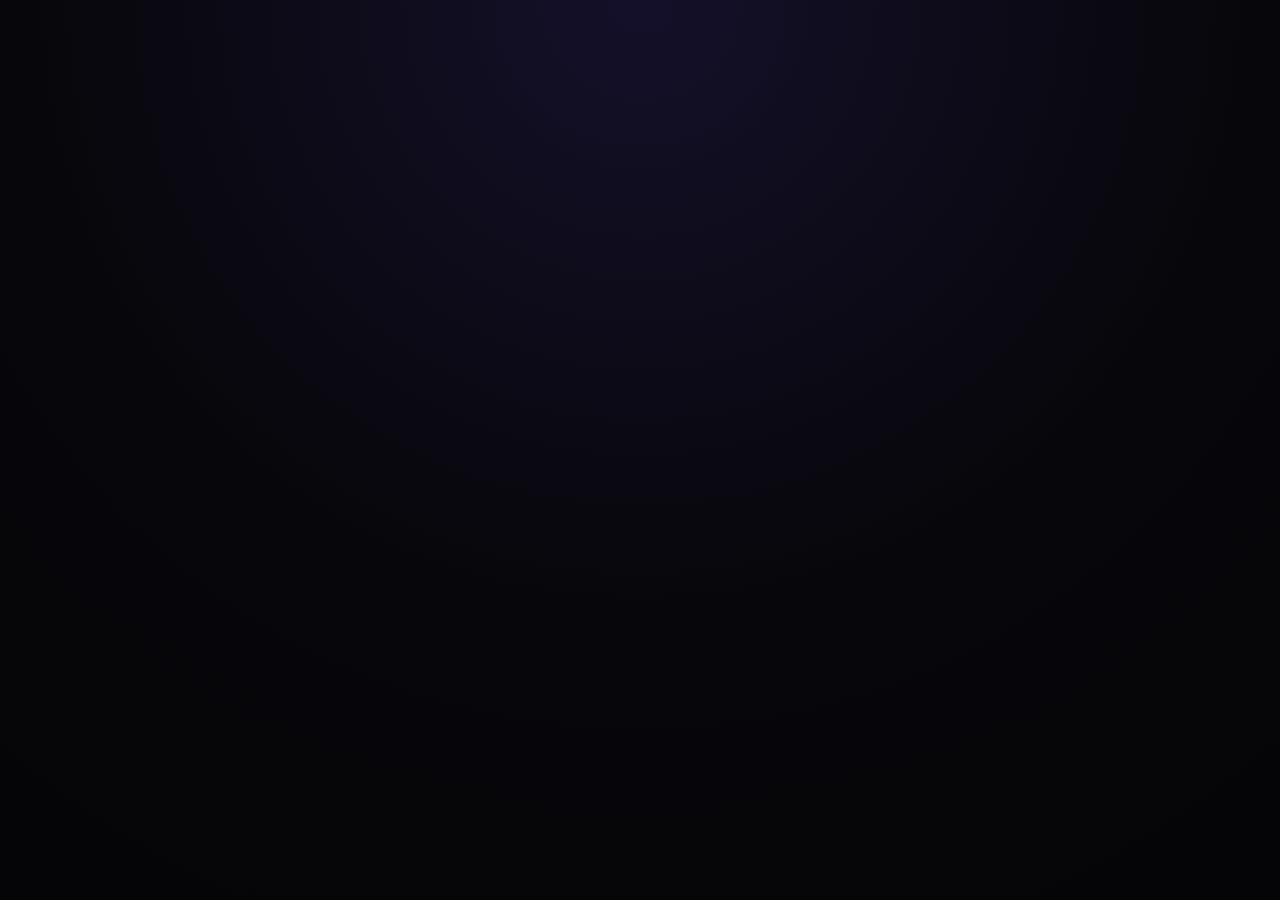
==== index.html @ 00e3fa1f "Create index.html" ====
<!DOCTYPE html>
<html lang="en">
<head>
  <meta charset="UTF-8" />
  <meta name="viewport" content="width=device-width, initial-scale=1.0" />
  <title>DHARSAN.R | B.Com Student Portfolio</title>
  
  <!-- Premium Google Fonts -->
  <link rel="preconnect" href="https://fonts.googleapis.com">
  <link rel="preconnect" href="https://fonts.gstatic.com" crossorigin>
  <link href="https://fonts.googleapis.com/css2?family=Plus+Jakarta+Sans:wght@300;400;500;600;700&family=Space+Grotesk:wght@400;500;600;700&display=swap" rel="stylesheet">

  <style>
    /* ===================================================
       RESET & ROOT VARIABLES
    =================================================== */
    :root {
      --bg-base: #07070b;
      --bg-surface: #0f1016;
      --bg-card: rgba(18, 19, 28, 0.7);
      --bg-card-hover: rgba(26, 28, 42, 0.85);
      --border-subtle: rgba(255, 255, 255, 0.08);
      --border-glow: rgba(168, 85, 247, 0.35);
      
      --accent-purple: #a855f7;
      --accent-magenta: #ec4899;
      --accent-cyan: #06b6d4;
      --accent-gradient: linear-gradient(135deg, #a855f7 0%, #ec4899 100%);
      
      --text-main: #f8fafc;
      --text-muted: #94a3b8;
      --text-dim: #64748b;
      
      --font-display: 'Space Grotesk', sans-serif;
      --font-body: 'Plus Jakarta Sans', sans-serif;
      
      --transition-smooth: cubic-bezier(0.16, 1, 0.3, 1);
    }

    * {
      margin: 0;
      padding: 0;
      box-sizing: border-box;
    }

    html {
      scroll-behavior: smooth;
      background-color: var(--bg-base);
      color: var(--text-main);
      font-family: var(--font-body);
      overflow-x: hidden;
    }

    body {
      position: relative;
      min-height: 100vh;
      overflow-x: hidden;
      background: radial-gradient(circle at 50% 0%, #15102a 0%, #07070b 55%, #050508 100%);
    }

    ::selection {
      background: var(--accent-purple);
      color: #ffffff;
    }

    /* Scrollbar Styling */
    ::-webkit-scrollbar {
      width: 8px;
    }
    ::-webkit-scrollbar-track {
      background: #07070b;
    }
    ::-webkit-scrollbar-thumb {
      background: #272738;
      border-radius: 4px;
    }
    ::-webkit-scrollbar-thumb:hover {
      background: var(--accent-purple);
    }

    /* Ambient Cursor Glow */
    #cursor-glow {
      position: fixed;
      top: 0;
      left: 0;
      width: 450px;
      height: 450px;
      border-radius: 50%;
      background: radial-gradient(circle, rgba(168, 85, 247, 0.12) 0%, rgba(236, 72, 153, 0.04) 45%, transparent 70%);
      pointer-events: none;
      transform: translate(-50%, -50%);
      z-index: 1;
      transition: transform 0.12s ease-out, opacity 0.3s ease;
    }

    /* Particle Canvas */
    #particle-canvas {
      position: fixed;
      top: 0;
      left: 0;
      width: 100%;
      height: 100%;
      pointer-events: none;
      z-index: 0;
      opacity: 0.65;
    }

    /* Content Wrapper */
    .app-wrapper {
      position: relative;
      z-index: 2;
    }

    /* ===================================================
       NAVIGATION
    =================================================== */
    header.header-nav {
      position: fixed;
      top: 0;
      left: 0;
      width: 100%;
      z-index: 100;
      transition: all 0.4s var(--transition-smooth);
      padding: 22px 0;
    }

    header.header-nav.scrolled {
      padding: 14px 0;
      background: rgba(7, 7, 11, 0.82);
      backdrop-filter: blur(18px);
      -webkit-backdrop-filter: blur(18px);
      border-bottom: 1px solid var(--border-subtle);
      box-shadow: 0 10px 30px rgba(0, 0, 0, 0.5);
    }

    .nav-container {
      max-width: 1200px;
      margin: 0 auto;
      padding: 0 28px;
      display: flex;
      align-items: center;
      justify-content: space-between;
    }

    .brand-logo {
      font-family: var(--font-display);
      font-size: 1.35rem;
      font-weight: 700;
      letter-spacing: 1px;
      color: var(--text-main);
      text-decoration: none;
      display: flex;
      align-items: center;
      gap: 6px;
    }

    .brand-dot {
      width: 8px;
      height: 8px;
      border-radius: 50%;
      background: var(--accent-purple);
      box-shadow: 0 0 12px var(--accent-purple);
    }

    .nav-links {
      display: flex;
      gap: 32px;
      list-style: none;
      align-items: center;
    }

    .nav-links a {
      text-decoration: none;
      color: var(--text-muted);
      font-size: 0.85rem;
      font-weight: 500;
      letter-spacing: 1.2px;
      text-transform: uppercase;
      transition: color 0.3s ease, text-shadow 0.3s ease;
      position: relative;
      padding: 4px 0;
    }

    .nav-links a::after {
      content: '';
      position: absolute;
      bottom: -2px;
      left: 0;
      width: 0%;
      height: 2px;
      background: var(--accent-gradient);
      transition: width 0.3s var(--transition-smooth);
    }

    .nav-links a:hover,
    .nav-links a.active {
      color: #ffffff;
      text-shadow: 0 0 12px rgba(168, 85, 247, 0.6);
    }

    .nav-links a.active::after,
    .nav-links a:hover::after {
      width: 100%;
    }

    .mobile-menu-btn {
      display: none;
      background: transparent;
      border: none;
      color: var(--text-main);
      cursor: pointer;
      padding: 6px;
    }

    .mobile-menu-btn svg {
      width: 28px;
      height: 28px;
      stroke: currentColor;
    }

    /* Mobile Drawer */
    .mobile-drawer {
      position: fixed;
      top: 0;
      right: -100%;
      width: 80%;
      max-width: 320px;
      height: 100vh;
      background: rgba(11, 12, 18, 0.96);
      backdrop-filter: blur(25px);
      z-index: 101;
      padding: 80px 30px;
      display: flex;
      flex-direction: column;
      gap: 24px;
      border-left: 1px solid var(--border-subtle);
      transition: right 0.4s var(--transition-smooth);
    }

    .mobile-drawer.open {
      right: 0;
    }

    .mobile-drawer a {
      color: var(--text-muted);
      text-decoration: none;
      font-size: 1.1rem;
      font-weight: 600;
      letter-spacing: 1px;
      text-transform: uppercase;
      padding: 10px 0;
      border-bottom: 1px solid rgba(255, 255, 255, 0.05);
    }

    .drawer-close {
      position: absolute;
      top: 24px;
      right: 24px;
      background: transparent;
      border: none;
      color: #fff;
      cursor: pointer;
    }

    /* ===================================================
       HERO SECTION
    =================================================== */
    .hero-section {
      min-height: 100vh;
      display: flex;
      align-items: center;
      justify-content: center;
      padding: 140px 24px 80px;
      text-align: center;
      position: relative;
    }

    .hero-inner {
      max-width: 950px;
      margin: 0 auto;
      display: flex;
      flex-direction: column;
      align-items: center;
    }

    .hero-badge {
      display: inline-flex;
      align-items: center;
      gap: 8px;
      padding: 6px 16px;
      border-radius: 999px;
      background: rgba(168, 85, 247, 0.08);
      border: 1px solid rgba(168, 85, 247, 0.25);
      color: #d8b4fe;
      font-size: 0.8rem;
      letter-spacing: 2px;
      text-transform: uppercase;
      font-weight: 600;
      margin-bottom: 28px;
      box-shadow: 0 0 20px rgba(168, 85, 247, 0.15);
      animation: pulseGlow 4s ease-in-out infinite alternate;
    }

    .hero-badge-pulse {
      width: 7px;
      height: 7px;
      border-radius: 50%;
      background: #ec4899;
      box-shadow: 0 0 8px #ec4899;
      animation: blink 2s infinite;
    }

    .hero-name {
      font-family: var(--font-display);
      font-size: clamp(3.2rem, 9vw, 7.2rem);
      font-weight: 700;
      letter-spacing: -1.5px;
      line-height: 1.05;
      text-transform: uppercase;
      margin-bottom: 12px;
      color: #ffffff;
      text-shadow: 0 0 40px rgba(255, 255, 255, 0.15), 0 0 70px rgba(168, 85, 247, 0.25);
    }

    .hero-name span {
      background: linear-gradient(135deg, #ffffff 40%, #c084fc 80%, #f472b6 100%);
      -webkit-background-clip: text;
      -webkit-text-fill-color: transparent;
    }

    .hero-title-role {
      font-family: var(--font-display);
      font-size: clamp(1.2rem, 3.5vw, 2.2rem);
      font-weight: 500;
      color: var(--accent-purple);
      letter-spacing: 3px;
      text-transform: uppercase;
      margin-bottom: 30px;
      display: flex;
      align-items: center;
      gap: 12px;
    }

    .hero-objective-intro {
      max-width: 720px;
      color: var(--text-muted);
      font-size: clamp(1rem, 1.3vw, 1.18rem);
      line-height: 1.8;
      font-weight: 300;
      margin-bottom: 48px;
    }

    .hero-actions {
      display: flex;
      gap: 20px;
      flex-wrap: wrap;
      justify-content: center;
    }

    /* Buttons */
    .btn {
      position: relative;
      display: inline-flex;
      align-items: center;
      gap: 10px;
      padding: 15px 34px;
      border-radius: 999px;
      font-family: var(--font-body);
      font-size: 0.9rem;
      font-weight: 600;
      letter-spacing: 1px;
      text-transform: uppercase;
      text-decoration: none;
      cursor: pointer;
      transition: all 0.35s var(--transition-smooth);
      border: 1px solid transparent;
      outline: none;
    }

    .btn-primary {
      background: var(--accent-gradient);
      color: #ffffff;
      box-shadow: 0 8px 30px rgba(168, 85, 247, 0.35);
    }

    .btn-primary:hover {
      transform: translateY(-3px) scale(1.02);
      box-shadow: 0 12px 40px rgba(236, 72, 153, 0.45);
    }

    .btn-outline {
      background: rgba(255, 255, 255, 0.03);
      color: #ffffff;
      border-color: rgba(255, 255, 255, 0.15);
      backdrop-filter: blur(10px);
    }

    .btn-outline:hover {
      background: rgba(255, 255, 255, 0.08);
      border-color: var(--accent-purple);
      transform: translateY(-3px);
      box-shadow: 0 8px 25px rgba(168, 85, 247, 0.2);
    }

    /* ===================================================
       KINETIC CONTINUOUS MARQUEE
    =================================================== */
    .marquee-container {
      width: 100%;
      overflow: hidden;
      white-space: nowrap;
      position: relative;
      padding: 24px 0;
      background: rgba(13, 14, 21, 0.5);
      border-top: 1px solid var(--border-subtle);
      border-bottom: 1px solid var(--border-subtle);
      user-select: none;
    }

    .marquee-track {
      display: inline-flex;
      white-space: nowrap;
      animation: marqueeScroll 26s linear infinite;
    }

    .marquee-track.reverse {
      animation: marqueeScrollRev 28s linear infinite;
    }

    .marquee-item {
      font-family: var(--font-display);
      font-size: clamp(1.2rem, 2.5vw, 1.8rem);
      font-weight: 600;
      letter-spacing: 4px;
      text-transform: uppercase;
      color: rgba(255, 255, 255, 0.25);
      padding: 0 28px;
      display: inline-flex;
      align-items: center;
      gap: 28px;
      transition: color 0.3s;
    }

    .marquee-item span.accent-star {
      color: var(--accent-purple);
      font-size: 1.2rem;
      text-shadow: 0 0 10px var(--accent-purple);
    }

    .marquee-container:hover .marquee-track {
      animation-play-state: paused;
    }

    /* ===================================================
       GENERAL SECTION LAYOUT
    =================================================== */
    section {
      padding: 110px 24px;
      position: relative;
    }

    .container {
      max-width: 1180px;
      margin: 0 auto;
    }

    .section-header {
      margin-bottom: 60px;
    }

    .section-tag {
      font-family: var(--font-display);
      color: var(--accent-purple);
      font-size: 0.85rem;
      font-weight: 600;
      letter-spacing: 3px;
      text-transform: uppercase;
      display: inline-flex;
      align-items: center;
      gap: 8px;
      margin-bottom: 12px;
    }

    .section-title {
      font-family: var(--font-display);
      font-size: clamp(2rem, 4vw, 3.2rem);
      font-weight: 700;
      color: #ffffff;
      letter-spacing: -0.5px;
      text-transform: uppercase;
      line-height: 1.15;
    }

    .section-subtitle {
      margin-top: 10px;
      color: var(--text-muted);
      font-size: 1rem;
      font-weight: 300;
      max-width: 600px;
    }

    /* Glassmorphism Card Style */
    .glass-card {
      background: var(--bg-card);
      border: 1px solid var(--border-subtle);
      border-radius: 20px;
      backdrop-filter: blur(16px);
      -webkit-backdrop-filter: blur(16px);
      padding: 34px;
      position: relative;
      overflow: hidden;
      transition: transform 0.4s var(--transition-smooth), border-color 0.4s ease, box-shadow 0.4s ease;
    }

    .glass-card:hover {
      border-color: var(--border-glow);
      box-shadow: 0 18px 45px rgba(0, 0, 0, 0.4), 0 0 25px rgba(168, 85, 247, 0.15);
      background: var(--bg-card-hover);
    }

    /* Glow corner light on cards */
    .glass-card::before {
      content: '';
      position: absolute;
      top: 0;
      left: 0;
      right: 0;
      height: 1px;
      background: linear-gradient(90deg, transparent, rgba(168, 85, 247, 0.45), rgba(236, 72, 153, 0.45), transparent);
      opacity: 0;
      transition: opacity 0.4s ease;
    }

    .glass-card:hover::before {
      opacity: 1;
    }

    /* ===================================================
       ABOUT / OBJECTIVE SECTION
    =================================================== */
    .about-card {
      background: linear-gradient(135deg, rgba(22, 23, 35, 0.8) 0%, rgba(13, 14, 22, 0.7) 100%);
      border: 1px solid var(--border-subtle);
      border-radius: 24px;
      padding: clamp(32px, 5vw, 56px);
      position: relative;
    }

    .quote-icon {
      width: 48px;
      height: 48px;
      color: var(--accent-purple);
      opacity: 0.5;
      margin-bottom: 24px;
    }

    .objective-quote {
      font-family: var(--font-display);
      font-size: clamp(1.2rem, 2.2vw, 1.85rem);
      line-height: 1.6;
      color: #ffffff;
      font-weight: 500;
      letter-spacing: -0.2px;
      margin-bottom: 30px;
    }

    .about-meta {
      display: flex;
      align-items: center;
      gap: 16px;
      padding-top: 24px;
      border-top: 1px solid var(--border-subtle);
    }

    .about-avatar {
      width: 54px;
      height: 54px;
      border-radius: 50%;
      background: var(--accent-gradient);
      display: flex;
      align-items: center;
      justify-content: center;
      font-family: var(--font-display);
      font-weight: 700;
      font-size: 1.2rem;
      color: #fff;
      box-shadow: 0 0 20px rgba(168, 85, 247, 0.4);
    }

    .about-meta-text h4 {
      font-size: 1.05rem;
      font-weight: 600;
      color: #ffffff;
    }

    .about-meta-text p {
      color: var(--accent-purple);
      font-size: 0.85rem;
      font-weight: 500;
      letter-spacing: 0.5px;
    }

    /* ===================================================
       EDUCATION TIMELINE
    =================================================== */
    .timeline-wrapper {
      position: relative;
      padding-left: 36px;
    }

    .timeline-wrapper::before {
      content: '';
      position: absolute;
      top: 0;
      bottom: 0;
      left: 11px;
      width: 2px;
      background: linear-gradient(180deg, var(--accent-purple) 0%, rgba(236, 72, 153, 0.4) 70%, transparent 100%);
    }

    .timeline-item {
      position: relative;
      margin-bottom: 42px;
    }

    .timeline-item:last-child {
      margin-bottom: 0;
    }

    .timeline-node {
      position: absolute;
      left: -36px;
      top: 24px;
      width: 24px;
      height: 24px;
      border-radius: 50%;
      background: #07070b;
      border: 2px solid var(--accent-purple);
      display: flex;
      align-items: center;
      justify-content: center;
      box-shadow: 0 0 14px var(--accent-purple);
      z-index: 2;
    }

    .timeline-node::after {
      content: '';
      width: 8px;
      height: 8px;
      border-radius: 50%;
      background: #ffffff;
    }

    .edu-badge {
      display: inline-block;
      padding: 4px 12px;
      background: rgba(168, 85, 247, 0.12);
      border: 1px solid rgba(168, 85, 247, 0.3);
      border-radius: 999px;
      color: #d8b4fe;
      font-size: 0.78rem;
      font-weight: 600;
      letter-spacing: 1px;
      margin-bottom: 12px;
    }

    .edu-degree {
      font-family: var(--font-display);
      font-size: 1.45rem;
      font-weight: 700;
      color: #ffffff;
      margin-bottom: 6px;
    }

    .edu-institution {
      color: var(--text-muted);
      font-size: 1rem;
      margin-bottom: 6px;
      font-weight: 500;
    }

    .edu-affil {
      color: var(--accent-cyan);
      font-size: 0.85rem;
      margin-bottom: 12px;
      font-weight: 400;
    }

    .edu-period {
      color: var(--text-dim);
      font-size: 0.82rem;
      font-weight: 600;
      letter-spacing: 0.5px;
      display: flex;
      align-items: center;
      gap: 6px;
    }

    /* ===================================================
       SKILLS GRID
    =================================================== */
    .skills-grid {
      display: grid;
      grid-template-columns: repeat(auto-fit, minmax(280px, 1fr));
      gap: 24px;
    }

    .skill-card {
      display: flex;
      flex-direction: column;
      justify-content: space-between;
      min-height: 170px;
    }

    .skill-icon-wrap {
      width: 46px;
      height: 46px;
      border-radius: 12px;
      background: rgba(168, 85, 247, 0.12);
      border: 1px solid rgba(168, 85, 247, 0.25);
      display: flex;
      align-items: center;
      justify-content: center;
      color: #d8b4fe;
      margin-bottom: 20px;
      transition: all 0.35s ease;
    }

    .skill-card:hover .skill-icon-wrap {
      background: var(--accent-purple);
      color: #ffffff;
      transform: translateY(-2px);
      box-shadow: 0 0 18px rgba(168, 85, 247, 0.5);
    }

    .skill-title {
      font-family: var(--font-display);
      font-size: 1.15rem;
      font-weight: 600;
      color: #ffffff;
      line-height: 1.4;
    }

    /* ===================================================
       INTERNSHIP SECTION
    =================================================== */
    .internship-card {
      display: grid;
      grid-template-columns: auto 1fr;
      gap: 34px;
      align-items: center;
      padding: clamp(28px, 4vw, 48px);
      border: 1px solid var(--border-subtle);
    }

    .internship-icon-box {
      width: 80px;
      height: 80px;
      border-radius: 20px;
      background: linear-gradient(135deg, rgba(168, 85, 247, 0.18), rgba(236, 72, 153, 0.1));
      border: 1px solid rgba(168, 85, 247, 0.35);
      display: flex;
      align-items: center;
      justify-content: center;
      color: #c084fc;
    }

    .intern-company {
      font-family: var(--font-display);
      font-size: clamp(1.4rem, 2.5vw, 1.85rem);
      font-weight: 700;
      color: #ffffff;
      margin-bottom: 8px;
    }

    .intern-division {
      display: inline-block;
      color: var(--accent-magenta);
      font-size: 0.95rem;
      font-weight: 600;
      letter-spacing: 1px;
      margin-bottom: 12px;
      text-transform: uppercase;
    }

    .intern-duration-pill {
      display: inline-flex;
      align-items: center;
      gap: 8px;
      padding: 6px 14px;
      background: rgba(255, 255, 255, 0.05);
      border-radius: 999px;
      border: 1px solid var(--border-subtle);
      color: var(--text-muted);
      font-size: 0.85rem;
      font-weight: 500;
    }

    /* ===================================================
       CERTIFICATIONS & COMPUTER PROFICIENCY
    =================================================== */
    .certs-grid {
      display: grid;
      grid-template-columns: repeat(auto-fit, minmax(310px, 1fr));
      gap: 24px;
    }

    .cert-card {
      display: flex;
      flex-direction
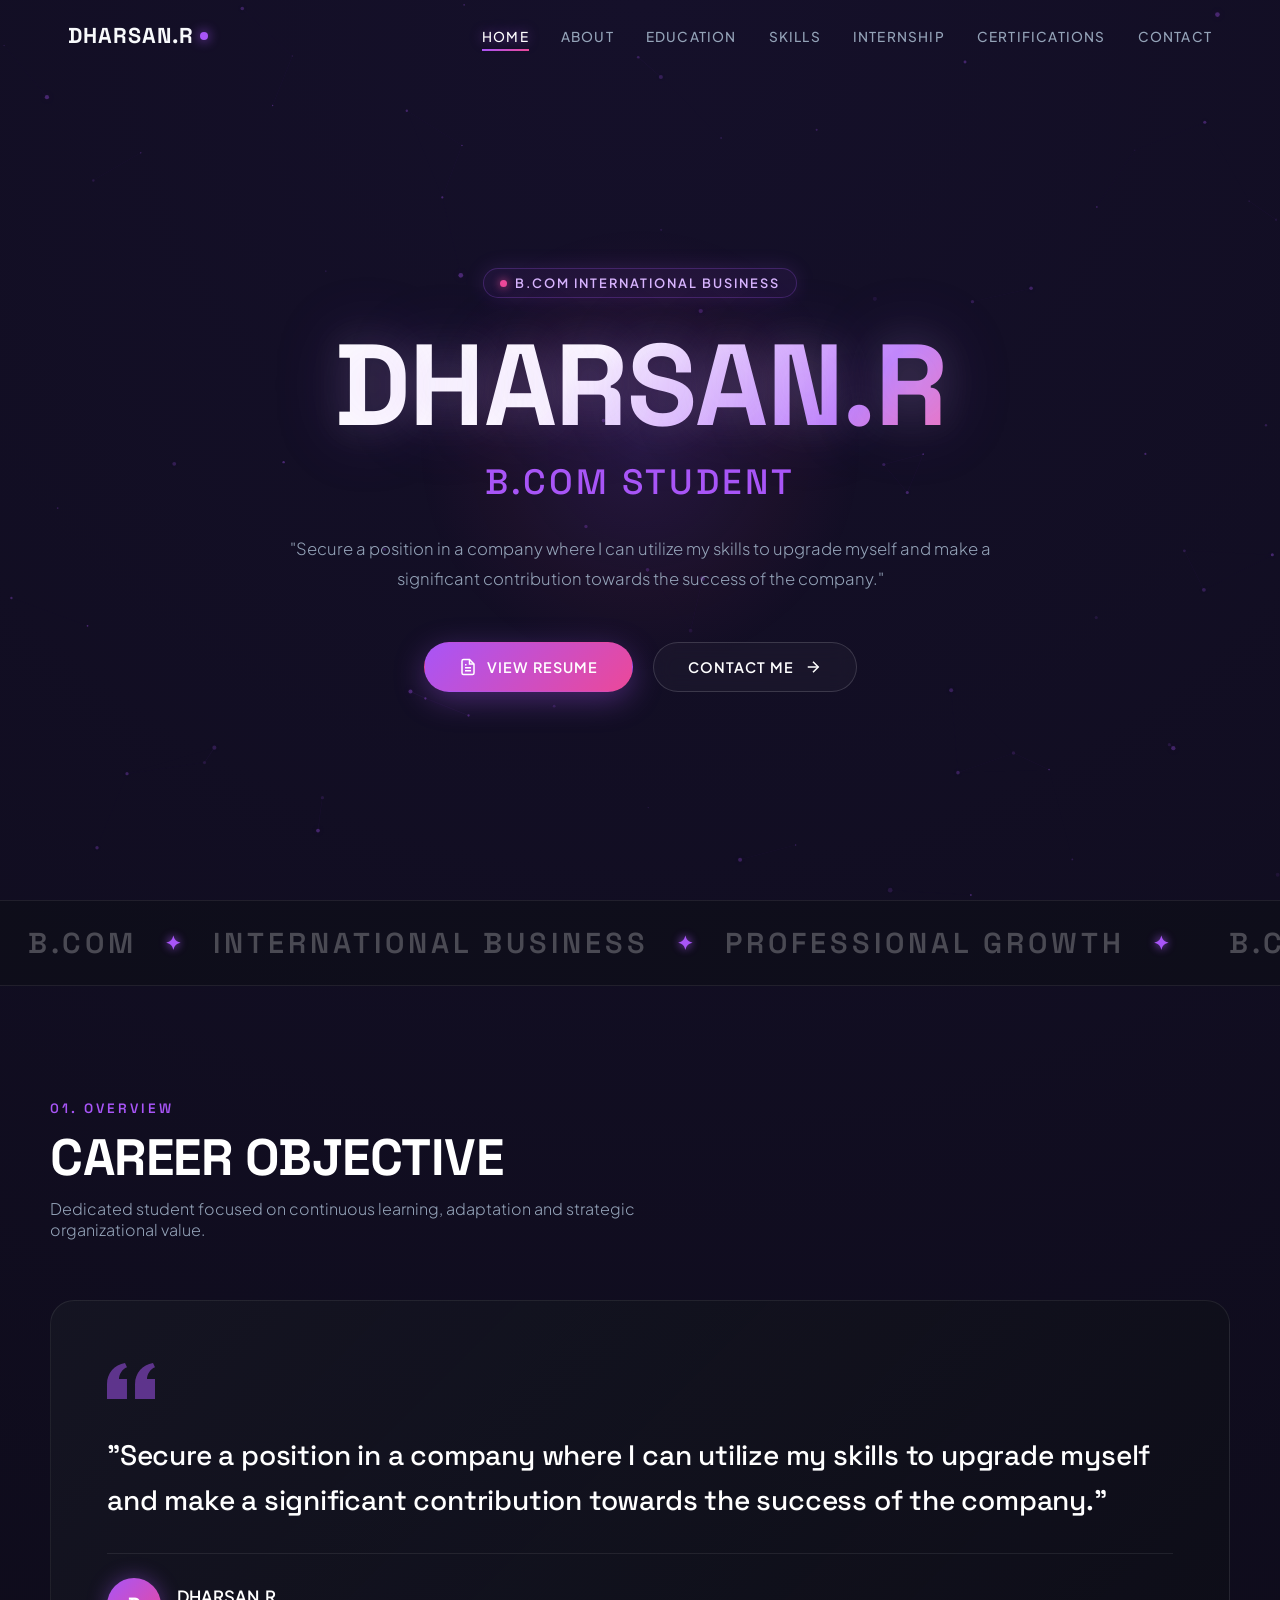
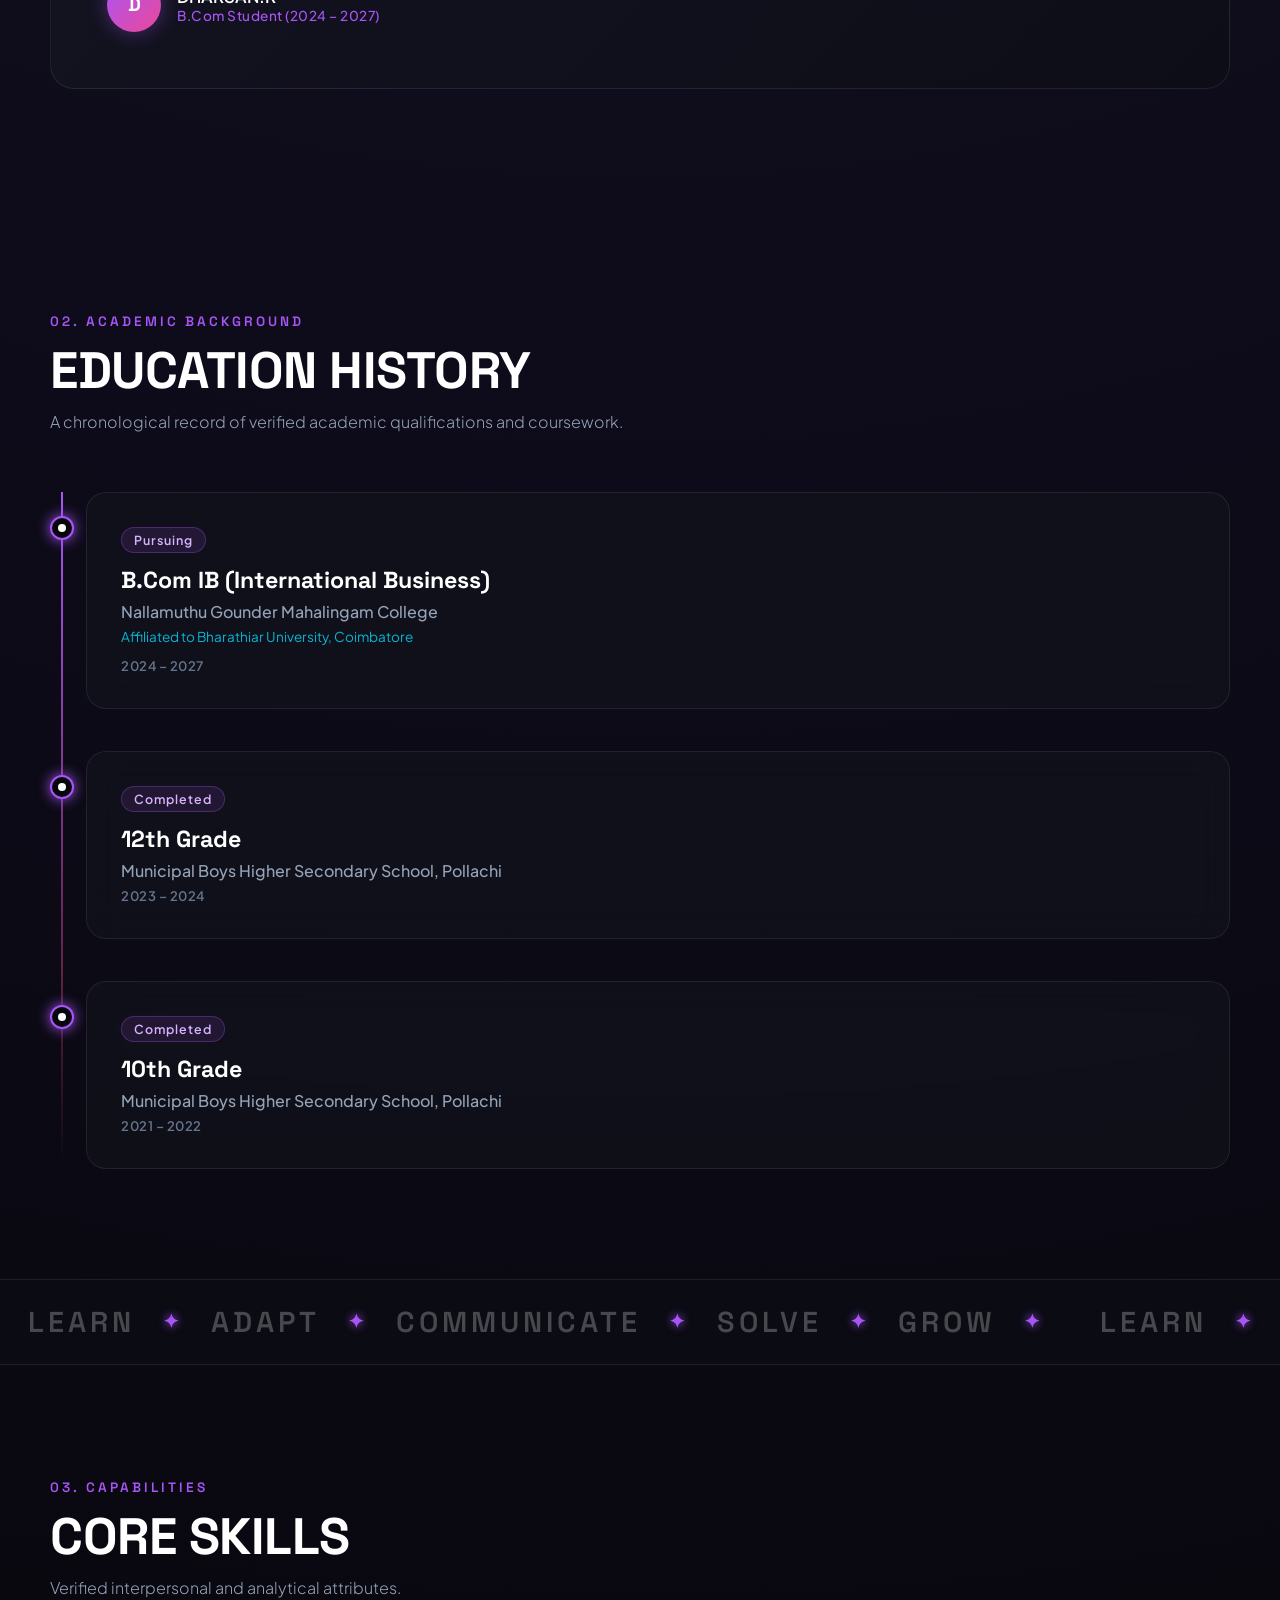
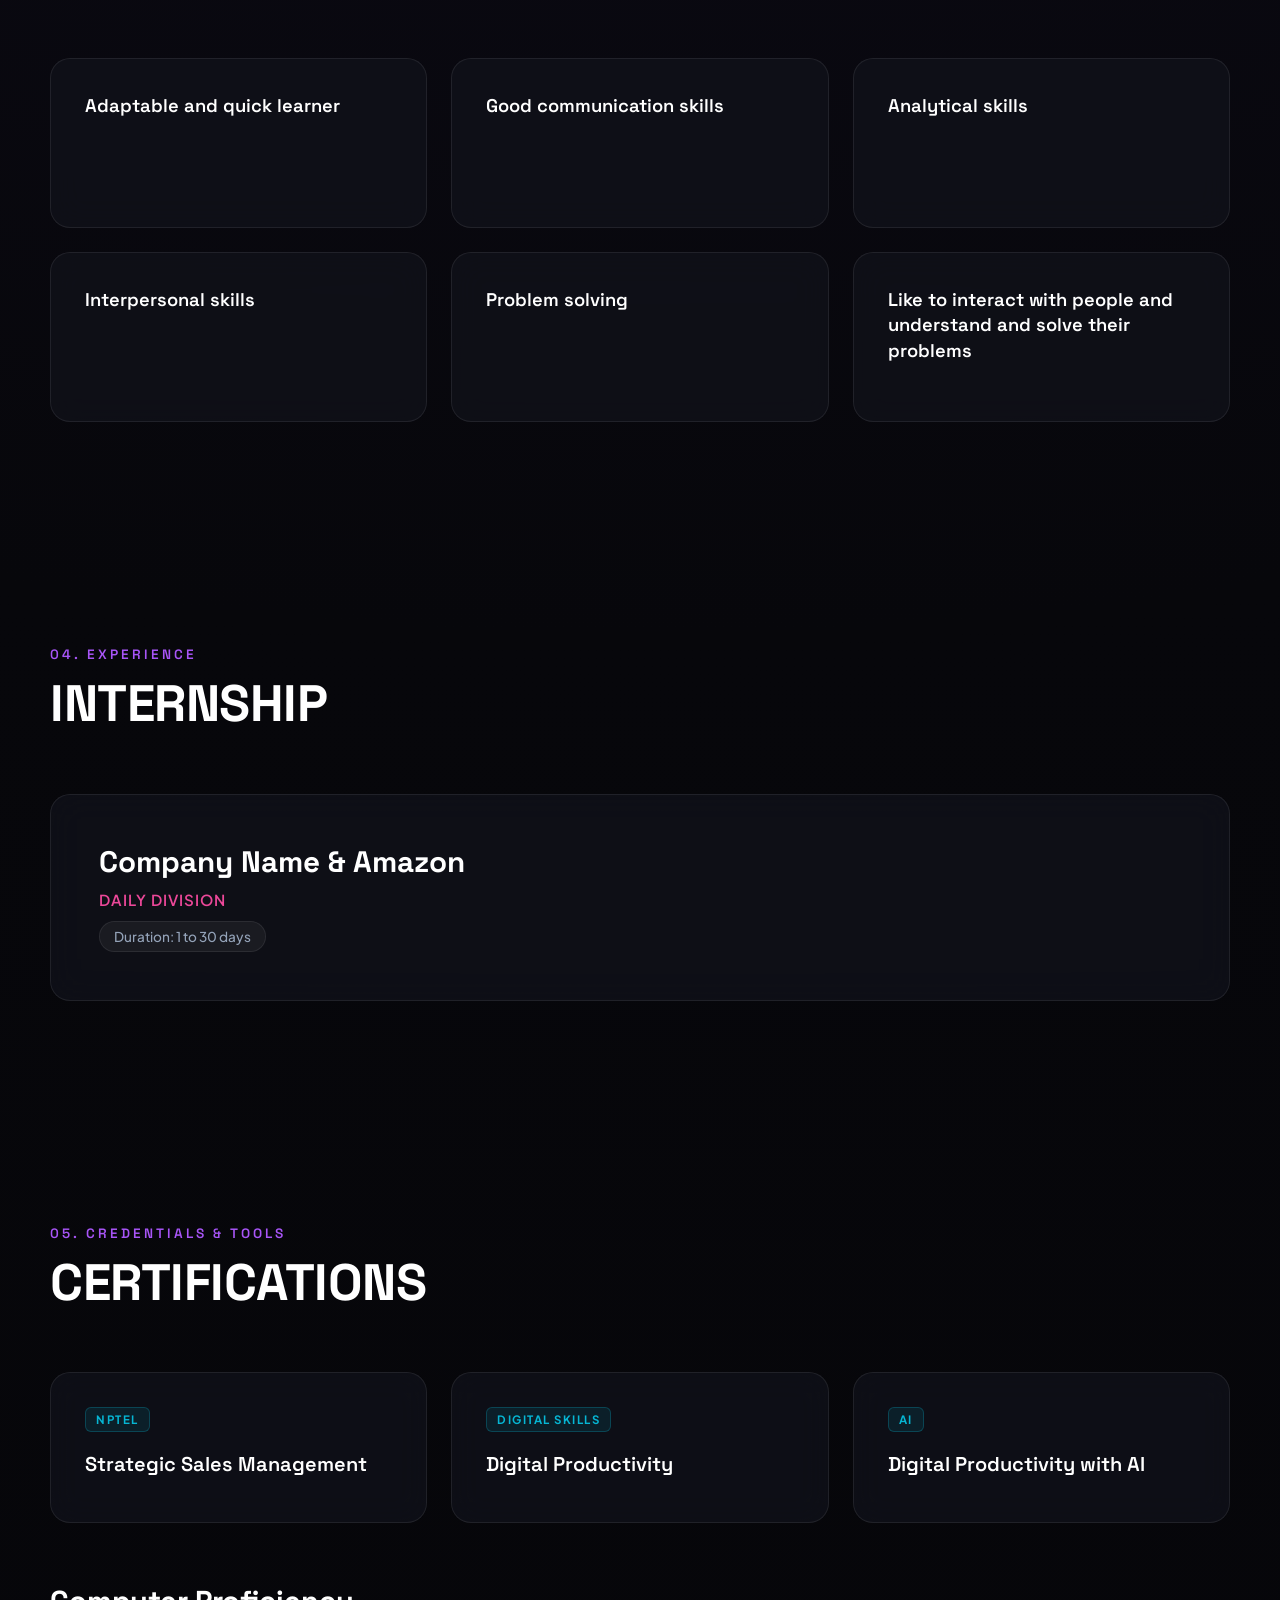
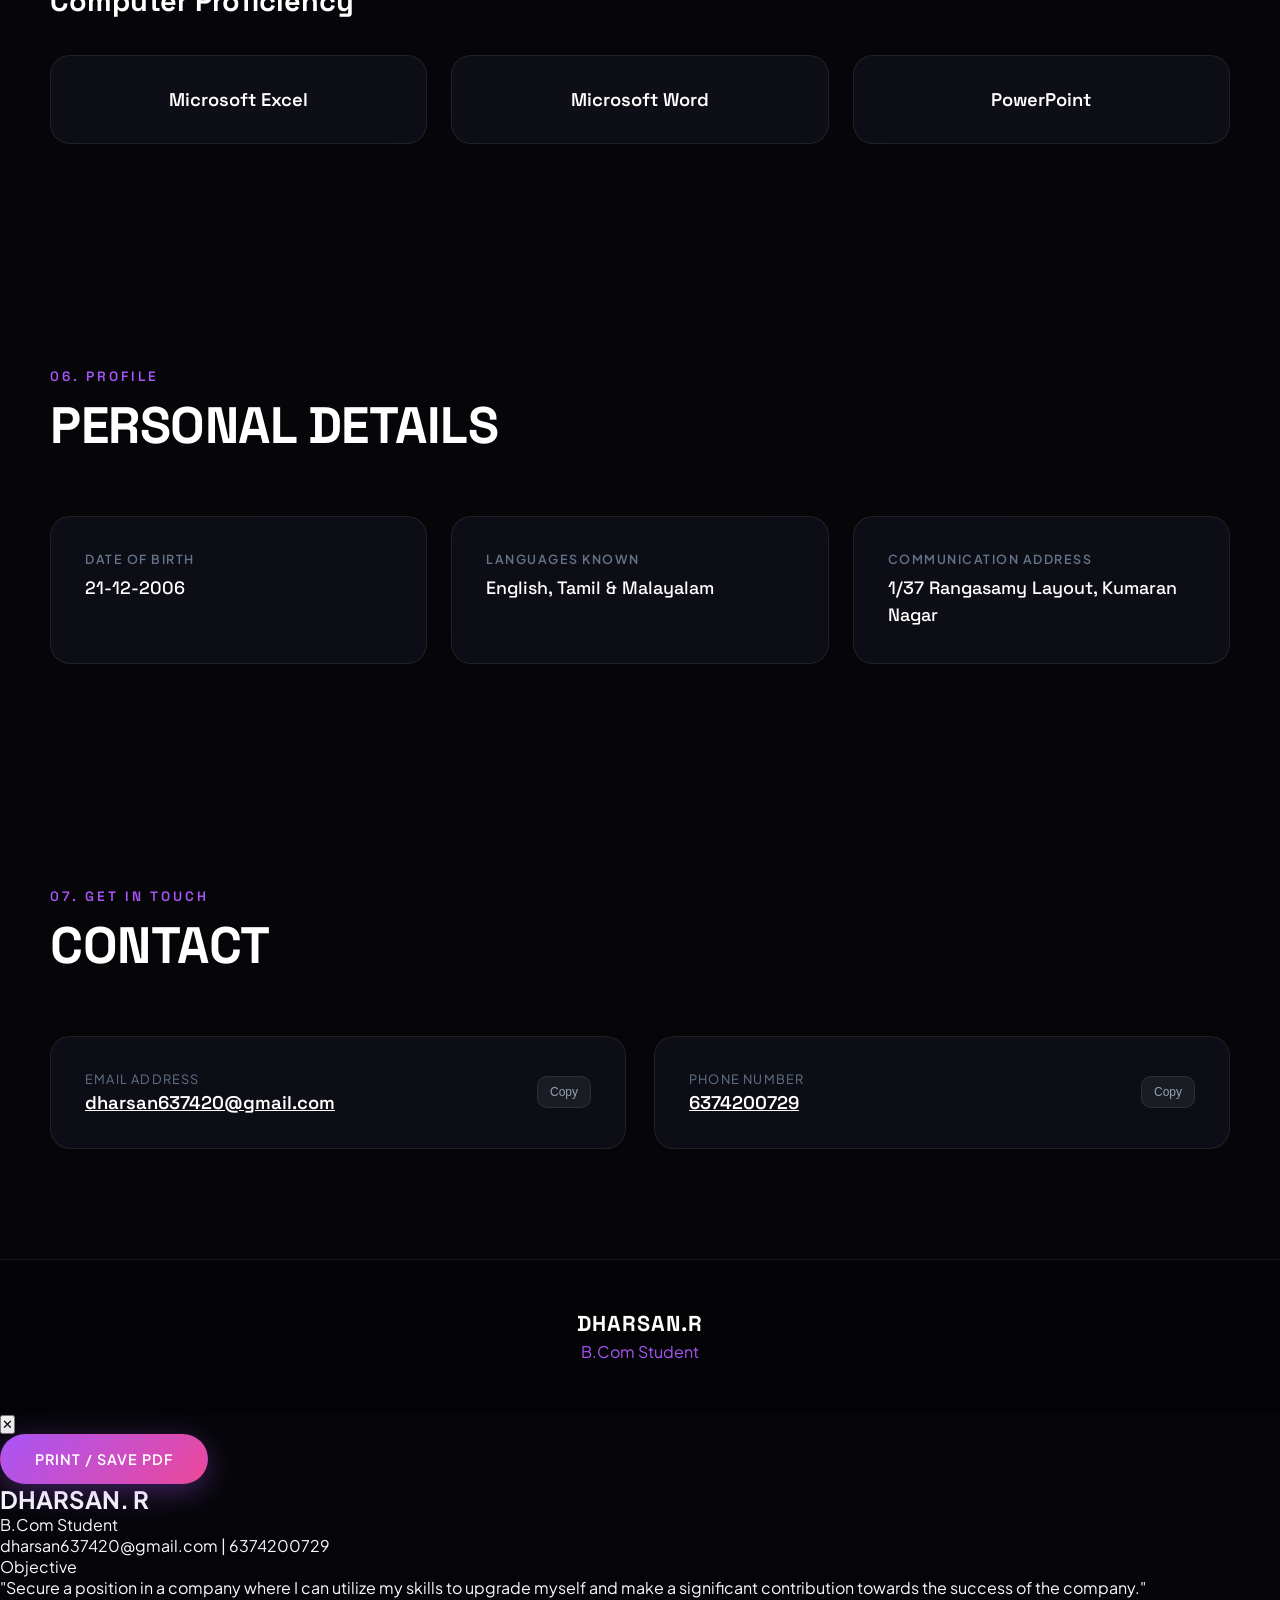
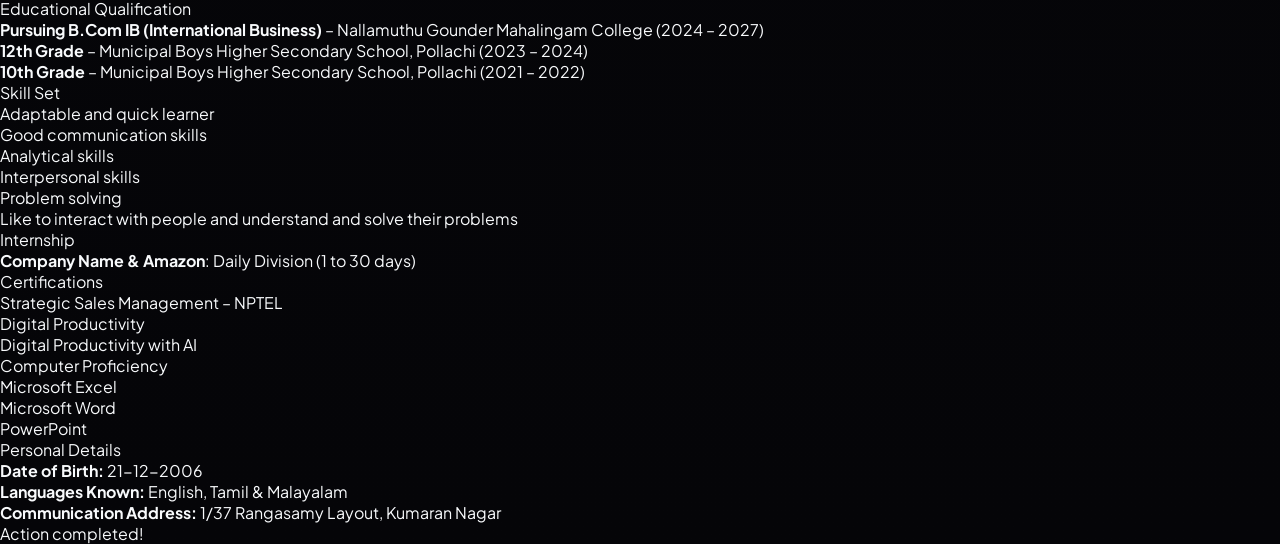
==== commit 566a7cd7: "Update index.html" ====
--- a/index.html
+++ b/index.html
@@ -5,806 +5,413 @@
   <meta name="viewport" content="width=device-width, initial-scale=1.0" />
   <title>DHARSAN.R | B.Com Student Portfolio</title>
   
-  <!-- Premium Google Fonts -->
+  <!-- Premium Fonts -->
   <link rel="preconnect" href="https://fonts.googleapis.com">
   <link rel="preconnect" href="https://fonts.gstatic.com" crossorigin>
   <link href="https://fonts.googleapis.com/css2?family=Plus+Jakarta+Sans:wght@300;400;500;600;700&family=Space+Grotesk:wght@400;500;600;700&display=swap" rel="stylesheet">
 
-  <style>
-    /* ===================================================
-       RESET & ROOT VARIABLES
-    =================================================== */
-    :root {
-      --bg-base: #07070b;
-      --bg-surface: #0f1016;
-      --bg-card: rgba(18, 19, 28, 0.7);
-      --bg-card-hover: rgba(26, 28, 42, 0.85);
-      --border-subtle: rgba(255, 255, 255, 0.08);
-      --border-glow: rgba(168, 85, 247, 0.35);
-      
-      --accent-purple: #a855f7;
-      --accent-magenta: #ec4899;
-      --accent-cyan: #06b6d4;
-      --accent-gradient: linear-gradient(135deg, #a855f7 0%, #ec4899 100%);
-      
-      --text-main: #f8fafc;
-      --text-muted: #94a3b8;
-      --text-dim: #64748b;
-      
-      --font-display: 'Space Grotesk', sans-serif;
-      --font-body: 'Plus Jakarta Sans', sans-serif;
-      
-      --transition-smooth: cubic-bezier(0.16, 1, 0.3, 1);
-    }
-
-    * {
-      margin: 0;
-      padding: 0;
-      box-sizing: border-box;
-    }
-
-    html {
-      scroll-behavior: smooth;
-      background-color: var(--bg-base);
-      color: var(--text-main);
-      font-family: var(--font-body);
-      overflow-x: hidden;
-    }
-
-    body {
-      position: relative;
-      min-height: 100vh;
-      overflow-x: hidden;
-      background: radial-gradient(circle at 50% 0%, #15102a 0%, #07070b 55%, #050508 100%);
-    }
-
-    ::selection {
-      background: var(--accent-purple);
-      color: #ffffff;
-    }
-
-    /* Scrollbar Styling */
-    ::-webkit-scrollbar {
-      width: 8px;
-    }
-    ::-webkit-scrollbar-track {
-      background: #07070b;
-    }
-    ::-webkit-scrollbar-thumb {
-      background: #272738;
-      border-radius: 4px;
-    }
-    ::-webkit-scrollbar-thumb:hover {
-      background: var(--accent-purple);
-    }
-
-    /* Ambient Cursor Glow */
-    #cursor-glow {
-      position: fixed;
-      top: 0;
-      left: 0;
-      width: 450px;
-      height: 450px;
-      border-radius: 50%;
-      background: radial-gradient(circle, rgba(168, 85, 247, 0.12) 0%, rgba(236, 72, 153, 0.04) 45%, transparent 70%);
-      pointer-events: none;
-      transform: translate(-50%, -50%);
-      z-index: 1;
-      transition: transform 0.12s ease-out, opacity 0.3s ease;
-    }
-
-    /* Particle Canvas */
-    #particle-canvas {
-      position: fixed;
-      top: 0;
-      left: 0;
-      width: 100%;
-      height: 100%;
-      pointer-events: none;
-      z-index: 0;
-      opacity: 0.65;
-    }
-
-    /* Content Wrapper */
-    .app-wrapper {
-      position: relative;
-      z-index: 2;
-    }
-
-    /* ===================================================
-       NAVIGATION
-    =================================================== */
-    header.header-nav {
-      position: fixed;
-      top: 0;
-      left: 0;
-      width: 100%;
-      z-index: 100;
-      transition: all 0.4s var(--transition-smooth);
-      padding: 22px 0;
-    }
-
-    header.header-nav.scrolled {
-      padding: 14px 0;
-      background: rgba(7, 7, 11, 0.82);
-      backdrop-filter: blur(18px);
-      -webkit-backdrop-filter: blur(18px);
-      border-bottom: 1px solid var(--border-subtle);
-      box-shadow: 0 10px 30px rgba(0, 0, 0, 0.5);
-    }
-
-    .nav-container {
-      max-width: 1200px;
-      margin: 0 auto;
-      padding: 0 28px;
-      display: flex;
-      align-items: center;
-      justify-content: space-between;
-    }
-
-    .brand-logo {
-      font-family: var(--font-display);
-      font-size: 1.35rem;
-      font-weight: 700;
-      letter-spacing: 1px;
-      color: var(--text-main);
-      text-decoration: none;
-      display: flex;
-      align-items: center;
-      gap: 6px;
-    }
-
-    .brand-dot {
-      width: 8px;
-      height: 8px;
-      border-radius: 50%;
-      background: var(--accent-purple);
-      box-shadow: 0 0 12px var(--accent-purple);
-    }
-
-    .nav-links {
-      display: flex;
-      gap: 32px;
-      list-style: none;
-      align-items: center;
-    }
-
-    .nav-links a {
-      text-decoration: none;
-      color: var(--text-muted);
-      font-size: 0.85rem;
-      font-weight: 500;
-      letter-spacing: 1.2px;
-      text-transform: uppercase;
-      transition: color 0.3s ease, text-shadow 0.3s ease;
-      position: relative;
-      padding: 4px 0;
-    }
-
-    .nav-links a::after {
-      content: '';
-      position: absolute;
-      bottom: -2px;
-      left: 0;
-      width: 0%;
-      height: 2px;
-      background: var(--accent-gradient);
-      transition: width 0.3s var(--transition-smooth);
-    }
-
-    .nav-links a:hover,
-    .nav-links a.active {
-      color: #ffffff;
-      text-shadow: 0 0 12px rgba(168, 85, 247, 0.6);
-    }
-
-    .nav-links a.active::after,
-    .nav-links a:hover::after {
-      width: 100%;
-    }
-
-    .mobile-menu-btn {
-      display: none;
-      background: transparent;
-      border: none;
-      color: var(--text-main);
-      cursor: pointer;
-      padding: 6px;
-    }
-
-    .mobile-menu-btn svg {
-      width: 28px;
-      height: 28px;
-      stroke: currentColor;
-    }
-
-    /* Mobile Drawer */
-    .mobile-drawer {
-      position: fixed;
-      top: 0;
-      right: -100%;
-      width: 80%;
-      max-width: 320px;
-      height: 100vh;
-      background: rgba(11, 12, 18, 0.96);
-      backdrop-filter: blur(25px);
-      z-index: 101;
-      padding: 80px 30px;
-      display: flex;
-      flex-direction: column;
-      gap: 24px;
-      border-left: 1px solid var(--border-subtle);
-      transition: right 0.4s var(--transition-smooth);
-    }
-
-    .mobile-drawer.open {
-      right: 0;
-    }
-
-    .mobile-drawer a {
-      color: var(--text-muted);
-      text-decoration: none;
-      font-size: 1.1rem;
-      font-weight: 600;
-      letter-spacing: 1px;
-      text-transform: uppercase;
-      padding: 10px 0;
-      border-bottom: 1px solid rgba(255, 255, 255, 0.05);
-    }
-
-    .drawer-close {
-      position: absolute;
-      top: 24px;
-      right: 24px;
-      background: transparent;
-      border: none;
-      color: #fff;
-      cursor: pointer;
-    }
-
-    /* ===================================================
-       HERO SECTION
-    =================================================== */
-    .hero-section {
-      min-height: 100vh;
-      display: flex;
-      align-items: center;
-      justify-content: center;
-      padding: 140px 24px 80px;
-      text-align: center;
-      position: relative;
-    }
-
-    .hero-inner {
-      max-width: 950px;
-      margin: 0 auto;
-      display: flex;
-      flex-direction: column;
-      align-items: center;
-    }
-
-    .hero-badge {
-      display: inline-flex;
-      align-items: center;
-      gap: 8px;
-      padding: 6px 16px;
-      border-radius: 999px;
-      background: rgba(168, 85, 247, 0.08);
-      border: 1px solid rgba(168, 85, 247, 0.25);
-      color: #d8b4fe;
-      font-size: 0.8rem;
-      letter-spacing: 2px;
-      text-transform: uppercase;
-      font-weight: 600;
-      margin-bottom: 28px;
-      box-shadow: 0 0 20px rgba(168, 85, 247, 0.15);
-      animation: pulseGlow 4s ease-in-out infinite alternate;
-    }
-
-    .hero-badge-pulse {
-      width: 7px;
-      height: 7px;
-      border-radius: 50%;
-      background: #ec4899;
-      box-shadow: 0 0 8px #ec4899;
-      animation: blink 2s infinite;
-    }
-
-    .hero-name {
-      font-family: var(--font-display);
-      font-size: clamp(3.2rem, 9vw, 7.2rem);
-      font-weight: 700;
-      letter-spacing: -1.5px;
-      line-height: 1.05;
-      text-transform: uppercase;
-      margin-bottom: 12px;
-      color: #ffffff;
-      text-shadow: 0 0 40px rgba(255, 255, 255, 0.15), 0 0 70px rgba(168, 85, 247, 0.25);
-    }
-
-    .hero-name span {
-      background: linear-gradient(135deg, #ffffff 40%, #c084fc 80%, #f472b6 100%);
-      -webkit-background-clip: text;
-      -webkit-text-fill-color: transparent;
-    }
-
-    .hero-title-role {
-      font-family: var(--font-display);
-      font-size: clamp(1.2rem, 3.5vw, 2.2rem);
-      font-weight: 500;
-      color: var(--accent-purple);
-      letter-spacing: 3px;
-      text-transform: uppercase;
-      margin-bottom: 30px;
-      display: flex;
-      align-items: center;
-      gap: 12px;
-    }
-
-    .hero-objective-intro {
-      max-width: 720px;
-      color: var(--text-muted);
-      font-size: clamp(1rem, 1.3vw, 1.18rem);
-      line-height: 1.8;
-      font-weight: 300;
-      margin-bottom: 48px;
-    }
-
-    .hero-actions {
-      display: flex;
-      gap: 20px;
-      flex-wrap: wrap;
-      justify-content: center;
-    }
-
-    /* Buttons */
-    .btn {
-      position: relative;
-      display: inline-flex;
-      align-items: center;
-      gap: 10px;
-      padding: 15px 34px;
-      border-radius: 999px;
-      font-family: var(--font-body);
-      font-size: 0.9rem;
-      font-weight: 600;
-      letter-spacing: 1px;
-      text-transform: uppercase;
-      text-decoration: none;
-      cursor: pointer;
-      transition: all 0.35s var(--transition-smooth);
-      border: 1px solid transparent;
-      outline: none;
-    }
-
-    .btn-primary {
-      background: var(--accent-gradient);
-      color: #ffffff;
-      box-shadow: 0 8px 30px rgba(168, 85, 247, 0.35);
-    }
-
-    .btn-primary:hover {
-      transform: translateY(-3px) scale(1.02);
-      box-shadow: 0 12px 40px rgba(236, 72, 153, 0.45);
-    }
-
-    .btn-outline {
-      background: rgba(255, 255, 255, 0.03);
-      color: #ffffff;
-      border-color: rgba(255, 255, 255, 0.15);
-      backdrop-filter: blur(10px);
-    }
-
-    .btn-outline:hover {
-      background: rgba(255, 255, 255, 0.08);
-      border-color: var(--accent-purple);
-      transform: translateY(-3px);
-      box-shadow: 0 8px 25px rgba(168, 85, 247, 0.2);
-    }
-
-    /* ===================================================
-       KINETIC CONTINUOUS MARQUEE
-    =================================================== */
-    .marquee-container {
-      width: 100%;
-      overflow: hidden;
-      white-space: nowrap;
-      position: relative;
-      padding: 24px 0;
-      background: rgba(13, 14, 21, 0.5);
-      border-top: 1px solid var(--border-subtle);
-      border-bottom: 1px solid var(--border-subtle);
-      user-select: none;
-    }
-
-    .marquee-track {
-      display: inline-flex;
-      white-space: nowrap;
-      animation: marqueeScroll 26s linear infinite;
-    }
-
-    .marquee-track.reverse {
-      animation: marqueeScrollRev 28s linear infinite;
-    }
-
-    .marquee-item {
-      font-family: var(--font-display);
-      font-size: clamp(1.2rem, 2.5vw, 1.8rem);
-      font-weight: 600;
-      letter-spacing: 4px;
-      text-transform: uppercase;
-      color: rgba(255, 255, 255, 0.25);
-      padding: 0 28px;
-      display: inline-flex;
-      align-items: center;
-      gap: 28px;
-      transition: color 0.3s;
-    }
-
-    .marquee-item span.accent-star {
-      color: var(--accent-purple);
-      font-size: 1.2rem;
-      text-shadow: 0 0 10px var(--accent-purple);
-    }
-
-    .marquee-container:hover .marquee-track {
-      animation-play-state: paused;
-    }
-
-    /* ===================================================
-       GENERAL SECTION LAYOUT
-    =================================================== */
-    section {
-      padding: 110px 24px;
-      position: relative;
-    }
-
-    .container {
-      max-width: 1180px;
-      margin: 0 auto;
-    }
-
-    .section-header {
-      margin-bottom: 60px;
-    }
-
-    .section-tag {
-      font-family: var(--font-display);
-      color: var(--accent-purple);
-      font-size: 0.85rem;
-      font-weight: 600;
-      letter-spacing: 3px;
-      text-transform: uppercase;
-      display: inline-flex;
-      align-items: center;
-      gap: 8px;
-      margin-bottom: 12px;
-    }
-
-    .section-title {
-      font-family: var(--font-display);
-      font-size: clamp(2rem, 4vw, 3.2rem);
-      font-weight: 700;
-      color: #ffffff;
-      letter-spacing: -0.5px;
-      text-transform: uppercase;
-      line-height: 1.15;
-    }
-
-    .section-subtitle {
-      margin-top: 10px;
-      color: var(--text-muted);
-      font-size: 1rem;
-      font-weight: 300;
-      max-width: 600px;
-    }
-
-    /* Glassmorphism Card Style */
-    .glass-card {
-      background: var(--bg-card);
-      border: 1px solid var(--border-subtle);
-      border-radius: 20px;
-      backdrop-filter: blur(16px);
-      -webkit-backdrop-filter: blur(16px);
-      padding: 34px;
-      position: relative;
-      overflow: hidden;
-      transition: transform 0.4s var(--transition-smooth), border-color 0.4s ease, box-shadow 0.4s ease;
-    }
-
-    .glass-card:hover {
-      border-color: var(--border-glow);
-      box-shadow: 0 18px 45px rgba(0, 0, 0, 0.4), 0 0 25px rgba(168, 85, 247, 0.15);
-      background: var(--bg-card-hover);
-    }
-
-    /* Glow corner light on cards */
-    .glass-card::before {
-      content: '';
-      position: absolute;
-      top: 0;
-      left: 0;
-      right: 0;
-      height: 1px;
-      background: linear-gradient(90deg, transparent, rgba(168, 85, 247, 0.45), rgba(236, 72, 153, 0.45), transparent);
-      opacity: 0;
-      transition: opacity 0.4s ease;
-    }
-
-    .glass-card:hover::before {
-      opacity: 1;
-    }
-
-    /* ===================================================
-       ABOUT / OBJECTIVE SECTION
-    =================================================== */
-    .about-card {
-      background: linear-gradient(135deg, rgba(22, 23, 35, 0.8) 0%, rgba(13, 14, 22, 0.7) 100%);
-      border: 1px solid var(--border-subtle);
-      border-radius: 24px;
-      padding: clamp(32px, 5vw, 56px);
-      position: relative;
-    }
-
-    .quote-icon {
-      width: 48px;
-      height: 48px;
-      color: var(--accent-purple);
-      opacity: 0.5;
-      margin-bottom: 24px;
-    }
-
-    .objective-quote {
-      font-family: var(--font-display);
-      font-size: clamp(1.2rem, 2.2vw, 1.85rem);
-      line-height: 1.6;
-      color: #ffffff;
-      font-weight: 500;
-      letter-spacing: -0.2px;
-      margin-bottom: 30px;
-    }
-
-    .about-meta {
-      display: flex;
-      align-items: center;
-      gap: 16px;
-      padding-top: 24px;
-      border-top: 1px solid var(--border-subtle);
-    }
-
-    .about-avatar {
-      width: 54px;
-      height: 54px;
-      border-radius: 50%;
-      background: var(--accent-gradient);
-      display: flex;
-      align-items: center;
-      justify-content: center;
-      font-family: var(--font-display);
-      font-weight: 700;
-      font-size: 1.2rem;
-      color: #fff;
-      box-shadow: 0 0 20px rgba(168, 85, 247, 0.4);
-    }
-
-    .about-meta-text h4 {
-      font-size: 1.05rem;
-      font-weight: 600;
-      color: #ffffff;
-    }
-
-    .about-meta-text p {
-      color: var(--accent-purple);
-      font-size: 0.85rem;
-      font-weight: 500;
-      letter-spacing: 0.5px;
-    }
-
-    /* ===================================================
-       EDUCATION TIMELINE
-    =================================================== */
-    .timeline-wrapper {
-      position: relative;
-      padding-left: 36px;
-    }
-
-    .timeline-wrapper::before {
-      content: '';
-      position: absolute;
-      top: 0;
-      bottom: 0;
-      left: 11px;
-      width: 2px;
-      background: linear-gradient(180deg, var(--accent-purple) 0%, rgba(236, 72, 153, 0.4) 70%, transparent 100%);
-    }
-
-    .timeline-item {
-      position: relative;
-      margin-bottom: 42px;
-    }
-
-    .timeline-item:last-child {
-      margin-bottom: 0;
-    }
-
-    .timeline-node {
-      position: absolute;
-      left: -36px;
-      top: 24px;
-      width: 24px;
-      height: 24px;
-      border-radius: 50%;
-      background: #07070b;
-      border: 2px solid var(--accent-purple);
-      display: flex;
-      align-items: center;
-      justify-content: center;
-      box-shadow: 0 0 14px var(--accent-purple);
-      z-index: 2;
-    }
-
-    .timeline-node::after {
-      content: '';
-      width: 8px;
-      height: 8px;
-      border-radius: 50%;
-      background: #ffffff;
-    }
-
-    .edu-badge {
-      display: inline-block;
-      padding: 4px 12px;
-      background: rgba(168, 85, 247, 0.12);
-      border: 1px solid rgba(168, 85, 247, 0.3);
-      border-radius: 999px;
-      color: #d8b4fe;
-      font-size: 0.78rem;
-      font-weight: 600;
-      letter-spacing: 1px;
-      margin-bottom: 12px;
-    }
-
-    .edu-degree {
-      font-family: var(--font-display);
-      font-size: 1.45rem;
-      font-weight: 700;
-      color: #ffffff;
-      margin-bottom: 6px;
-    }
-
-    .edu-institution {
-      color: var(--text-muted);
-      font-size: 1rem;
-      margin-bottom: 6px;
-      font-weight: 500;
-    }
-
-    .edu-affil {
-      color: var(--accent-cyan);
-      font-size: 0.85rem;
-      margin-bottom: 12px;
-      font-weight: 400;
-    }
-
-    .edu-period {
-      color: var(--text-dim);
-      font-size: 0.82rem;
-      font-weight: 600;
-      letter-spacing: 0.5px;
-      display: flex;
-      align-items: center;
-      gap: 6px;
-    }
-
-    /* ===================================================
-       SKILLS GRID
-    =================================================== */
-    .skills-grid {
-      display: grid;
-      grid-template-columns: repeat(auto-fit, minmax(280px, 1fr));
-      gap: 24px;
-    }
-
-    .skill-card {
-      display: flex;
-      flex-direction: column;
-      justify-content: space-between;
-      min-height: 170px;
-    }
-
-    .skill-icon-wrap {
-      width: 46px;
-      height: 46px;
-      border-radius: 12px;
-      background: rgba(168, 85, 247, 0.12);
-      border: 1px solid rgba(168, 85, 247, 0.25);
-      display: flex;
-      align-items: center;
-      justify-content: center;
-      color: #d8b4fe;
-      margin-bottom: 20px;
-      transition: all 0.35s ease;
-    }
-
-    .skill-card:hover .skill-icon-wrap {
-      background: var(--accent-purple);
-      color: #ffffff;
-      transform: translateY(-2px);
-      box-shadow: 0 0 18px rgba(168, 85, 247, 0.5);
-    }
-
-    .skill-title {
-      font-family: var(--font-display);
-      font-size: 1.15rem;
-      font-weight: 600;
-      color: #ffffff;
-      line-height: 1.4;
-    }
-
-    /* ===================================================
-       INTERNSHIP SECTION
-    =================================================== */
-    .internship-card {
-      display: grid;
-      grid-template-columns: auto 1fr;
-      gap: 34px;
-      align-items: center;
-      padding: clamp(28px, 4vw, 48px);
-      border: 1px solid var(--border-subtle);
-    }
-
-    .internship-icon-box {
-      width: 80px;
-      height: 80px;
-      border-radius: 20px;
-      background: linear-gradient(135deg, rgba(168, 85, 247, 0.18), rgba(236, 72, 153, 0.1));
-      border: 1px solid rgba(168, 85, 247, 0.35);
-      display: flex;
-      align-items: center;
-      justify-content: center;
-      color: #c084fc;
-    }
-
-    .intern-company {
-      font-family: var(--font-display);
-      font-size: clamp(1.4rem, 2.5vw, 1.85rem);
-      font-weight: 700;
-      color: #ffffff;
-      margin-bottom: 8px;
-    }
-
-    .intern-division {
-      display: inline-block;
-      color: var(--accent-magenta);
-      font-size: 0.95rem;
-      font-weight: 600;
-      letter-spacing: 1px;
-      margin-bottom: 12px;
-      text-transform: uppercase;
-    }
-
-    .intern-duration-pill {
-      display: inline-flex;
-      align-items: center;
-      gap: 8px;
-      padding: 6px 14px;
-      background: rgba(255, 255, 255, 0.05);
-      border-radius: 999px;
-      border: 1px solid var(--border-subtle);
-      color: var(--text-muted);
-      font-size: 0.85rem;
-      font-weight: 500;
-    }
-
-    /* ===================================================
-       CERTIFICATIONS & COMPUTER PROFICIENCY
-    =================================================== */
-    .certs-grid {
-      display: grid;
-      grid-template-columns: repeat(auto-fit, minmax(310px, 1fr));
-      gap: 24px;
-    }
-
-    .cert-card {
-      display: flex;
-      flex-direction
+  <!-- INGA DHAAN CSS LINK PANRANUM -->
+  <link rel="stylesheet" href="style.css">
+</head>
+
+<body>
+  <!-- Ambient Cursor Glow Effect -->
+  <div id="cursor-glow"></div>
+
+  <!-- Interactive Background Canvas Particles -->
+  <canvas id="particle-canvas"></canvas>
+
+  <div class="app-wrapper">
+    <!-- NAVIGATION BAR -->
+    <header class="header-nav" id="mainHeader">
+      <div class="nav-container">
+        <a href="#hero" class="brand-logo">
+          DHARSAN.R <span class="brand-dot"></span>
+        </a>
+
+        <ul class="nav-links">
+          <li><a href="#hero" class="active">Home</a></li>
+          <li><a href="#about">About</a></li>
+          <li><a href="#education">Education</a></li>
+          <li><a href="#skills">Skills</a></li>
+          <li><a href="#internship">Internship</a></li>
+          <li><a href="#certifications">Certifications</a></li>
+          <li><a href="#contact">Contact</a></li>
+        </ul>
+
+        <button class="mobile-menu-btn" id="openDrawer" aria-label="Open menu">
+          <svg viewBox="0 0 24 24" fill="none" stroke-width="2" stroke-linecap="round"><line x1="3" y1="12" x2="21" y2="12"></line><line x1="3" y1="6" x2="21" y2="6"></line><line x1="3" y1="18" x2="21" y2="18"></line></svg>
+        </button>
+      </div>
+    </header>
+
+    <!-- MOBILE NAVIGATION DRAWER -->
+    <div class="mobile-drawer" id="mobileDrawer">
+      <button class="drawer-close" id="closeDrawer" aria-label="Close menu">
+        <svg width="24" height="24" viewBox="0 0 24 24" fill="none" stroke="currentColor" stroke-width="2"><line x1="18" y1="6" x2="6" y2="18"></line><line x1="6" y1="6" x2="18" y2="18"></line></svg>
+      </button>
+      <a href="#hero" class="drawer-link">Home</a>
+      <a href="#about" class="drawer-link">About</a>
+      <a href="#education" class="drawer-link">Education</a>
+      <a href="#skills" class="drawer-link">Skills</a>
+      <a href="#internship" class="drawer-link">Internship</a>
+      <a href="#certifications" class="drawer-link">Certifications</a>
+      <a href="#contact" class="drawer-link">Contact</a>
+    </div>
+
+    <!-- HERO SECTION -->
+    <section class="hero-section" id="hero">
+      <div class="hero-inner">
+        <div class="hero-badge reveal-elem">
+          <span class="hero-badge-pulse"></span>
+          <span>B.Com International Business</span>
+        </div>
+
+        <h1 class="hero-name reveal-elem">
+          <span>DHARSAN.R</span>
+        </h1>
+
+        <div class="hero-title-role reveal-elem">
+          B.Com Student
+        </div>
+
+        <p class="hero-objective-intro reveal-elem">
+          "Secure a position in a company where I can utilize my skills to upgrade myself and make a significant contribution towards the success of the company."
+        </p>
+
+        <div class="hero-actions reveal-elem">
+          <button class="btn btn-primary" id="openResumeModal">
+            <svg width="18" height="18" viewBox="0 0 24 24" fill="none" stroke="currentColor" stroke-width="2"><path d="M14 2H6a2 2 0 0 0-2 2v16a2 2 0 0 0 2 2h12a2 2 0 0 0 2-2V8z"></path><polyline points="14 2 14 8 20 8"></polyline><line x1="16" y1="13" x2="8" y2="13"></line><line x1="16" y1="17" x2="8" y2="17"></line><polyline points="10 9 9 9 8 9"></polyline></svg>
+            View Resume
+          </button>
+          <a href="#contact" class="btn btn-outline">
+            Contact Me
+            <svg width="18" height="18" viewBox="0 0 24 24" fill="none" stroke="currentColor" stroke-width="2"><line x1="5" y1="12" x2="19" y2="12"></line><polyline points="12 5 19 12 12 19"></polyline></svg>
+          </a>
+        </div>
+      </div>
+    </section>
+
+    <!-- MOVING TEXT MARQUEE #1 -->
+    <div class="marquee-container" aria-hidden="true">
+      <div class="marquee-track">
+        <span class="marquee-item">B.COM <span class="accent-star">✦</span> INTERNATIONAL BUSINESS <span class="accent-star">✦</span> PROFESSIONAL GROWTH <span class="accent-star">✦</span></span>
+        <span class="marquee-item">B.COM <span class="accent-star">✦</span> INTERNATIONAL BUSINESS <span class="accent-star">✦</span> PROFESSIONAL GROWTH <span class="accent-star">✦</span></span>
+        <span class="marquee-item">B.COM <span class="accent-star">✦</span> INTERNATIONAL BUSINESS <span class="accent-star">✦</span> PROFESSIONAL GROWTH <span class="accent-star">✦</span></span>
+        <span class="marquee-item">B.COM <span class="accent-star">✦</span> INTERNATIONAL BUSINESS <span class="accent-star">✦</span> PROFESSIONAL GROWTH <span class="accent-star">✦</span></span>
+      </div>
+    </div>
+
+    <!-- ABOUT SECTION -->
+    <section id="about">
+      <div class="container">
+        <div class="section-header reveal-elem">
+          <div class="section-tag">01. Overview</div>
+          <h2 class="section-title">Career Objective</h2>
+          <p class="section-subtitle">Dedicated student focused on continuous learning, adaptation and strategic organizational value.</p>
+        </div>
+
+        <div class="about-card reveal-elem">
+          <svg class="quote-icon" viewBox="0 0 24 24" fill="currentColor"><path d="M14.017 21v-7.391c0-5.704 3.731-9.57 8.983-10.609l.995 2.151c-2.432.917-3.995 3.638-3.995 5.849h4v10h-9.983zm-14.017 0v-7.391c0-5.704 3.748-9.57 9-10.609l.996 2.151c-2.433.917-3.996 3.638-3.996 5.849h3.983v10h-9.983z"/></svg>
+          <div class="objective-quote">
+            "Secure a position in a company where I can utilize my skills to upgrade myself and make a significant contribution towards the success of the company."
+          </div>
+          <div class="about-meta">
+            <div class="about-avatar">D</div>
+            <div class="about-meta-text">
+              <h4>DHARSAN.R</h4>
+              <p>B.Com Student (2024 – 2027)</p>
+            </div>
+          </div>
+        </div>
+      </div>
+    </section>
+
+    <!-- EDUCATION SECTION -->
+    <section id="education">
+      <div class="container">
+        <div class="section-header reveal-elem">
+          <div class="section-tag">02. Academic Background</div>
+          <h2 class="section-title">Education History</h2>
+          <p class="section-subtitle">A chronological record of verified academic qualifications and coursework.</p>
+        </div>
+
+        <div class="timeline-wrapper">
+          <div class="timeline-item reveal-elem">
+            <div class="timeline-node"></div>
+            <div class="glass-card">
+              <span class="edu-badge">Pursuing</span>
+              <h3 class="edu-degree">B.Com IB (International Business)</h3>
+              <p class="edu-institution">Nallamuthu Gounder Mahalingam College</p>
+              <p class="edu-affil">Affiliated to Bharathiar University, Coimbatore</p>
+              <div class="edu-period">2024 – 2027</div>
+            </div>
+          </div>
+
+          <div class="timeline-item reveal-elem">
+            <div class="timeline-node"></div>
+            <div class="glass-card">
+              <span class="edu-badge">Completed</span>
+              <h3 class="edu-degree">12th Grade</h3>
+              <p class="edu-institution">Municipal Boys Higher Secondary School, Pollachi</p>
+              <div class="edu-period">2023 – 2024</div>
+            </div>
+          </div>
+
+          <div class="timeline-item reveal-elem">
+            <div class="timeline-node"></div>
+            <div class="glass-card">
+              <span class="edu-badge">Completed</span>
+              <h3 class="edu-degree">10th Grade</h3>
+              <p class="edu-institution">Municipal Boys Higher Secondary School, Pollachi</p>
+              <div class="edu-period">2021 – 2022</div>
+            </div>
+          </div>
+        </div>
+      </div>
+    </section>
+
+    <!-- MOVING TEXT MARQUEE #2 -->
+    <div class="marquee-container" aria-hidden="true">
+      <div class="marquee-track reverse">
+        <span class="marquee-item">LEARN <span class="accent-star">✦</span> ADAPT <span class="accent-star">✦</span> COMMUNICATE <span class="accent-star">✦</span> SOLVE <span class="accent-star">✦</span> GROW <span class="accent-star">✦</span></span>
+        <span class="marquee-item">LEARN <span class="accent-star">✦</span> ADAPT <span class="accent-star">✦</span> COMMUNICATE <span class="accent-star">✦</span> SOLVE <span class="accent-star">✦</span> GROW <span class="accent-star">✦</span></span>
+        <span class="marquee-item">LEARN <span class="accent-star">✦</span> ADAPT <span class="accent-star">✦</span> COMMUNICATE <span class="accent-star">✦</span> SOLVE <span class="accent-star">✦</span> GROW <span class="accent-star">✦</span></span>
+      </div>
+    </div>
+
+    <!-- SKILLS SECTION -->
+    <section id="skills">
+      <div class="container">
+        <div class="section-header reveal-elem">
+          <div class="section-tag">03. Capabilities</div>
+          <h2 class="section-title">Core Skills</h2>
+          <p class="section-subtitle">Verified interpersonal and analytical attributes.</p>
+        </div>
+
+        <div class="skills-grid">
+          <div class="glass-card skill-card reveal-elem">
+            <h3 class="skill-title">Adaptable and quick learner</h3>
+          </div>
+          <div class="glass-card skill-card reveal-elem">
+            <h3 class="skill-title">Good communication skills</h3>
+          </div>
+          <div class="glass-card skill-card reveal-elem">
+            <h3 class="skill-title">Analytical skills</h3>
+          </div>
+          <div class="glass-card skill-card reveal-elem">
+            <h3 class="skill-title">Interpersonal skills</h3>
+          </div>
+          <div class="glass-card skill-card reveal-elem">
+            <h3 class="skill-title">Problem solving</h3>
+          </div>
+          <div class="glass-card skill-card reveal-elem">
+            <h3 class="skill-title">Like to interact with people and understand and solve their problems</h3>
+          </div>
+        </div>
+      </div>
+    </section>
+
+    <!-- INTERNSHIP SECTION -->
+    <section id="internship">
+      <div class="container">
+        <div class="section-header reveal-elem">
+          <div class="section-tag">04. Experience</div>
+          <h2 class="section-title">Internship</h2>
+        </div>
+
+        <div class="glass-card internship-card reveal-elem">
+          <div>
+            <h3 class="intern-company">Company Name & Amazon</h3>
+            <div class="intern-division">Daily Division</div>
+            <div>
+              <span class="intern-duration-pill">Duration: 1 to 30 days</span>
+            </div>
+          </div>
+        </div>
+      </div>
+    </section>
+
+    <!-- CERTIFICATIONS & COMPUTER PROFICIENCY -->
+    <section id="certifications">
+      <div class="container">
+        <div class="section-header reveal-elem">
+          <div class="section-tag">05. Credentials & Tools</div>
+          <h2 class="section-title">Certifications</h2>
+        </div>
+
+        <div class="certs-grid">
+          <div class="glass-card cert-card reveal-elem">
+            <div class="cert-badge">NPTEL</div>
+            <h3 class="cert-name">Strategic Sales Management</h3>
+          </div>
+          <div class="glass-card cert-card reveal-elem">
+            <div class="cert-badge">Digital Skills</div>
+            <h3 class="cert-name">Digital Productivity</h3>
+          </div>
+          <div class="glass-card cert-card reveal-elem">
+            <div class="cert-badge">AI</div>
+            <h3 class="cert-name">Digital Productivity with AI</h3>
+          </div>
+        </div>
+
+        <div style="margin-top: 60px;" class="reveal-elem">
+          <h3 style="font-family: var(--font-display); font-size: 1.8rem; color: #fff; margin-bottom: 24px;">Computer Proficiency</h3>
+          <div class="comp-grid">
+            <div class="glass-card comp-card">
+              <h4 class="comp-title">Microsoft Excel</h4>
+            </div>
+            <div class="glass-card comp-card">
+              <h4 class="comp-title">Microsoft Word</h4>
+            </div>
+            <div class="glass-card comp-card">
+              <h4 class="comp-title">PowerPoint</h4>
+            </div>
+          </div>
+        </div>
+      </div>
+    </section>
+
+    <!-- PERSONAL DETAILS -->
+    <section id="personal">
+      <div class="container">
+        <div class="section-header reveal-elem">
+          <div class="section-tag">06. Profile</div>
+          <h2 class="section-title">Personal Details</h2>
+        </div>
+
+        <div class="personal-grid">
+          <div class="glass-card reveal-elem">
+            <div class="detail-item-title">Date of Birth</div>
+            <div class="detail-item-val">21-12-2006</div>
+          </div>
+          <div class="glass-card reveal-elem">
+            <div class="detail-item-title">Languages Known</div>
+            <div class="detail-item-val">English, Tamil & Malayalam</div>
+          </div>
+          <div class="glass-card reveal-elem">
+            <div class="detail-item-title">Communication Address</div>
+            <div class="detail-item-val">1/37 Rangasamy Layout, Kumaran Nagar</div>
+          </div>
+        </div>
+      </div>
+    </section>
+
+    <!-- CONTACT SECTION -->
+    <section id="contact">
+      <div class="container">
+        <div class="section-header reveal-elem">
+          <div class="section-tag">07. Get In Touch</div>
+          <h2 class="section-title">Contact</h2>
+        </div>
+
+        <div class="contact-container">
+          <div class="glass-card contact-channel reveal-elem">
+            <div>
+              <div class="contact-info-label">Email Address</div>
+              <a href="mailto:dharsan637420@gmail.com" class="contact-info-val">dharsan637420@gmail.com</a>
+            </div>
+            <button class="copy-btn" onclick="copyData('dharsan637420@gmail.com', 'Email copied!')">Copy</button>
+          </div>
+
+          <div class="glass-card contact-channel reveal-elem">
+            <div>
+              <div class="contact-info-label">Phone Number</div>
+              <a href="tel:6374200729" class="contact-info-val">6374200729</a>
+            </div>
+            <button class="copy-btn" onclick="copyData('6374200729', 'Phone number copied!')">Copy</button>
+          </div>
+        </div>
+      </div>
+    </section>
+
+    <!-- FOOTER -->
+    <footer class="site-footer">
+      <div class="container">
+        <div class="footer-name">DHARSAN.R</div>
+        <div class="footer-sub">B.Com Student</div>
+      </div>
+    </footer>
+  </div>
+
+  <!-- RESUME PREVIEW MODAL -->
+  <div class="resume-modal" id="resumeModal">
+    <div class="modal-paper">
+      <button class="modal-close" id="closeResumeModal">✕</button>
+      <div class="modal-actions">
+        <button class="btn btn-primary" onclick="window.print()">Print / Save PDF</button>
+      </div>
+
+      <div class="doc-header">
+        <h2 class="doc-name">DHARSAN. R</h2>
+        <div class="doc-role">B.Com Student</div>
+        <div class="doc-contact-line">dharsan637420@gmail.com | 6374200729</div>
+      </div>
+
+      <div class="doc-sec">
+        <div class="doc-sec-title">Objective</div>
+        <p>"Secure a position in a company where I can utilize my skills to upgrade myself and make a significant contribution towards the success of the company."</p>
+      </div>
+
+      <div class="doc-sec">
+        <div class="doc-sec-title">Educational Qualification</div>
+        <ul>
+          <li><strong>Pursuing B.Com IB (International Business)</strong> – Nallamuthu Gounder Mahalingam College (2024 – 2027)</li>
+          <li><strong>12th Grade</strong> – Municipal Boys Higher Secondary School, Pollachi (2023 – 2024)</li>
+          <li><strong>10th Grade</strong> – Municipal Boys Higher Secondary School, Pollachi (2021 – 2022)</li>
+        </ul>
+      </div>
+
+      <div class="doc-sec">
+        <div class="doc-sec-title">Skill Set</div>
+        <ul>
+          <li>Adaptable and quick learner</li>
+          <li>Good communication skills</li>
+          <li>Analytical skills</li>
+          <li>Interpersonal skills</li>
+          <li>Problem solving</li>
+          <li>Like to interact with people and understand and solve their problems</li>
+        </ul>
+      </div>
+
+      <div class="doc-sec">
+        <div class="doc-sec-title">Internship</div>
+        <p><strong>Company Name & Amazon</strong>: Daily Division (1 to 30 days)</p>
+      </div>
+
+      <div class="doc-sec">
+        <div class="doc-sec-title">Certifications</div>
+        <ul>
+          <li>Strategic Sales Management – NPTEL</li>
+          <li>Digital Productivity</li>
+          <li>Digital Productivity with AI</li>
+        </ul>
+      </div>
+
+      <div class="doc-sec">
+        <div class="doc-sec-title">Computer Proficiency</div>
+        <ul>
+          <li>Microsoft Excel</li>
+          <li>Microsoft Word</li>
+          <li>PowerPoint</li>
+        </ul>
+      </div>
+
+      <div class="doc-sec">
+        <div class="doc-sec-title">Personal Details</div>
+        <p><strong>Date of Birth:</strong> 21-12-2006</p>
+        <p><strong>Languages Known:</strong> English, Tamil & Malayalam</p>
+        <p><strong>Communication Address:</strong> 1/37 Rangasamy Layout, Kumaran Nagar</p>
+      </div>
+    </div>
+  </div>
+
+  <!-- TOAST FEEDBACK -->
+  <div id="toast">
+    <span id="toastMsg">Action completed!</span>
+  </div>
+
+  <!-- INGA DHAAN JAVASCRIPT LINK PANRANUM -->
+  <script src="script.js"></script>
+</body>
+</html>
--- a/style.css
+++ b/style.css
@@ -0,0 +1,970 @@
+/* ===================================================
+   RESET & ROOT VARIABLES
+=================================================== */
+:root {
+  --bg-base: #07070b;
+  --bg-surface: #0f1016;
+  --bg-card: rgba(18, 19, 28, 0.7);
+  --bg-card-hover: rgba(26, 28, 42, 0.85);
+  --border-subtle: rgba(255, 255, 255, 0.08);
+  --border-glow: rgba(168, 85, 247, 0.35);
+  
+  --accent-purple: #a855f7;
+  --accent-magenta: #ec4899;
+  --accent-cyan: #06b6d4;
+  --accent-gradient: linear-gradient(135deg, #a855f7 0%, #ec4899 100%);
+  
+  --text-main: #f8fafc;
+  --text-muted: #94a3b8;
+  --text-dim: #64748b;
+  
+  --font-display: 'Space Grotesk', sans-serif;
+  --font-body: 'Plus Jakarta Sans', sans-serif;
+  
+  --transition-smooth: cubic-bezier(0.16, 1, 0.3, 1);
+}
+
+* {
+  margin: 0;
+  padding: 0;
+  box-sizing: border-box;
+}
+
+html {
+  scroll-behavior: smooth;
+  background-color: var(--bg-base);
+  color: var(--text-main);
+  font-family: var(--font-body);
+  overflow-x: hidden;
+}
+
+body {
+  position: relative;
+  min-height: 100vh;
+  overflow-x: hidden;
+  background: radial-gradient(circle at 50% 0%, #15102a 0%, #07070b 55%, #050508 100%);
+}
+
+::selection {
+  background: var(--accent-purple);
+  color: #ffffff;
+}
+
+/* Scrollbar Styling */
+::-webkit-scrollbar {
+  width: 8px;
+}
+
+::-webkit-scrollbar-track {
+  background: #07070b;
+}
+
+::-webkit-scrollbar-thumb {
+  background: #272738;
+  border-radius: 4px;
+}
+
+::-webkit-scrollbar-thumb:hover {
+  background: var(--accent-purple);
+}
+
+/* Ambient Cursor Glow */
+#cursor-glow {
+  position: fixed;
+  top: 0;
+  left: 0;
+  width: 450px;
+  height: 450px;
+  border-radius: 50%;
+  background: radial-gradient(circle, rgba(168, 85, 247, 0.12) 0%, rgba(236, 72, 153, 0.04) 45%, transparent 70%);
+  pointer-events: none;
+  transform: translate(-50%, -50%);
+  z-index: 1;
+  transition: transform 0.12s ease-out, opacity 0.3s ease;
+}
+
+/* Particle Canvas */
+#particle-canvas {
+  position: fixed;
+  top: 0;
+  left: 0;
+  width: 100%;
+  height: 100%;
+  pointer-events: none;
+  z-index: 0;
+  opacity: 0.65;
+}
+
+/* Content Wrapper */
+.app-wrapper {
+  position: relative;
+  z-index: 2;
+}
+
+/* ===================================================
+   NAVIGATION
+=================================================== */
+header.header-nav {
+  position: fixed;
+  top: 0;
+  left: 0;
+  width: 100%;
+  z-index: 100;
+  transition: all 0.4s var(--transition-smooth);
+  padding: 22px 0;
+}
+
+header.header-nav.scrolled {
+  padding: 14px 0;
+  background: rgba(7, 7, 11, 0.82);
+  backdrop-filter: blur(18px);
+  -webkit-backdrop-filter: blur(18px);
+  border-bottom: 1px solid var(--border-subtle);
+  box-shadow: 0 10px 30px rgba(0, 0, 0, 0.5);
+}
+
+.nav-container {
+  max-width: 1200px;
+  margin: 0 auto;
+  padding: 0 28px;
+  display: flex;
+  align-items: center;
+  justify-content: space-between;
+}
+
+.brand-logo {
+  font-family: var(--font-display);
+  font-size: 1.35rem;
+  font-weight: 700;
+  letter-spacing: 1px;
+  color: var(--text-main);
+  text-decoration: none;
+  display: flex;
+  align-items: center;
+  gap: 6px;
+}
+
+.brand-dot {
+  width: 8px;
+  height: 8px;
+  border-radius: 50%;
+  background: var(--accent-purple);
+  box-shadow: 0 0 12px var(--accent-purple);
+}
+
+.nav-links {
+  display: flex;
+  gap: 32px;
+  list-style: none;
+  align-items: center;
+}
+
+.nav-links a {
+  text-decoration: none;
+  color: var(--text-muted);
+  font-size: 0.85rem;
+  font-weight: 500;
+  letter-spacing: 1.2px;
+  text-transform: uppercase;
+  transition: color 0.3s ease, text-shadow 0.3s ease;
+  position: relative;
+  padding: 4px 0;
+}
+
+.nav-links a::after {
+  content: '';
+  position: absolute;
+  bottom: -2px;
+  left: 0;
+  width: 0%;
+  height: 2px;
+  background: var(--accent-gradient);
+  transition: width 0.3s var(--transition-smooth);
+}
+
+.nav-links a:hover,
+.nav-links a.active {
+  color: #ffffff;
+  text-shadow: 0 0 12px rgba(168, 85, 247, 0.6);
+}
+
+.nav-links a.active::after,
+.nav-links a:hover::after {
+  width: 100%;
+}
+
+.mobile-menu-btn {
+  display: none;
+  background: transparent;
+  border: none;
+  color: var(--text-main);
+  cursor: pointer;
+  padding: 6px;
+}
+
+.mobile-menu-btn svg {
+  width: 28px;
+  height: 28px;
+  stroke: currentColor;
+}
+
+/* Mobile Drawer */
+.mobile-drawer {
+  position: fixed;
+  top: 0;
+  right: -100%;
+  width: 80%;
+  max-width: 320px;
+  height: 100vh;
+  background: rgba(11, 12, 18, 0.96);
+  backdrop-filter: blur(25px);
+  z-index: 101;
+  padding: 80px 30px;
+  display: flex;
+  flex-direction: column;
+  gap: 24px;
+  border-left: 1px solid var(--border-subtle);
+  transition: right 0.4s var(--transition-smooth);
+}
+
+.mobile-drawer.open {
+  right: 0;
+}
+
+.mobile-drawer a {
+  color: var(--text-muted);
+  text-decoration: none;
+  font-size: 1.1rem;
+  font-weight: 600;
+  letter-spacing: 1px;
+  text-transform: uppercase;
+  padding: 10px 0;
+  border-bottom: 1px solid rgba(255, 255, 255, 0.05);
+}
+
+.drawer-close {
+  position: absolute;
+  top: 24px;
+  right: 24px;
+  background: transparent;
+  border: none;
+  color: #fff;
+  cursor: pointer;
+}
+
+/* ===================================================
+   HERO SECTION
+=================================================== */
+.hero-section {
+  min-height: 100vh;
+  display: flex;
+  align-items: center;
+  justify-content: center;
+  padding: 140px 24px 80px;
+  text-align: center;
+  position: relative;
+}
+
+.hero-inner {
+  max-width: 950px;
+  margin: 0 auto;
+  display: flex;
+  flex-direction: column;
+  align-items: center;
+}
+
+.hero-badge {
+  display: inline-flex;
+  align-items: center;
+  gap: 8px;
+  padding: 6px 16px;
+  border-radius: 999px;
+  background: rgba(168, 85, 247, 0.08);
+  border: 1px solid rgba(168, 85, 247, 0.25);
+  color: #d8b4fe;
+  font-size: 0.8rem;
+  letter-spacing: 2px;
+  text-transform: uppercase;
+  font-weight: 600;
+  margin-bottom: 28px;
+  box-shadow: 0 0 20px rgba(168, 85, 247, 0.15);
+  animation: pulseGlow 4s ease-in-out infinite alternate;
+}
+
+.hero-badge-pulse {
+  width: 7px;
+  height: 7px;
+  border-radius: 50%;
+  background: #ec4899;
+  box-shadow: 0 0 8px #ec4899;
+  animation: blink 2s infinite;
+}
+
+.hero-name {
+  font-family: var(--font-display);
+  font-size: clamp(3.2rem, 9vw, 7.2rem);
+  font-weight: 700;
+  letter-spacing: -1.5px;
+  line-height: 1.05;
+  text-transform: uppercase;
+  margin-bottom: 12px;
+  color: #ffffff;
+  text-shadow: 0 0 40px rgba(255, 255, 255, 0.15), 0 0 70px rgba(168, 85, 247, 0.25);
+}
+
+.hero-name span {
+  background: linear-gradient(135deg, #ffffff 40%, #c084fc 80%, #f472b6 100%);
+  -webkit-background-clip: text;
+  -webkit-text-fill-color: transparent;
+}
+
+.hero-title-role {
+  font-family: var(--font-display);
+  font-size: clamp(1.2rem, 3.5vw, 2.2rem);
+  font-weight: 500;
+  color: var(--accent-purple);
+  letter-spacing: 3px;
+  text-transform: uppercase;
+  margin-bottom: 30px;
+  display: flex;
+  align-items: center;
+  gap: 12px;
+}
+
+.hero-objective-intro {
+  max-width: 720px;
+  color: var(--text-muted);
+  font-size: clamp(1rem, 1.3vw, 1.18rem);
+  line-height: 1.8;
+  font-weight: 300;
+  margin-bottom: 48px;
+}
+
+.hero-actions {
+  display: flex;
+  gap: 20px;
+  flex-wrap: wrap;
+  justify-content: center;
+}
+
+/* Buttons */
+.btn {
+  position: relative;
+  display: inline-flex;
+  align-items: center;
+  gap: 10px;
+  padding: 15px 34px;
+  border-radius: 999px;
+  font-family: var(--font-body);
+  font-size: 0.9rem;
+  font-weight: 600;
+  letter-spacing: 1px;
+  text-transform: uppercase;
+  text-decoration: none;
+  cursor: pointer;
+  transition: all 0.35s var(--transition-smooth);
+  border: 1px solid transparent;
+  outline: none;
+}
+
+.btn-primary {
+  background: var(--accent-gradient);
+  color: #ffffff;
+  box-shadow: 0 8px 30px rgba(168, 85, 247, 0.35);
+}
+
+.btn-primary:hover {
+  transform: translateY(-3px) scale(1.02);
+  box-shadow: 0 12px 40px rgba(236, 72, 153, 0.45);
+}
+
+.btn-outline {
+  background: rgba(255, 255, 255, 0.03);
+  color: #ffffff;
+  border-color: rgba(255, 255, 255, 0.15);
+  backdrop-filter: blur(10px);
+}
+
+.btn-outline:hover {
+  background: rgba(255, 255, 255, 0.08);
+  border-color: var(--accent-purple);
+  transform: translateY(-3px);
+  box-shadow: 0 8px 25px rgba(168, 85, 247, 0.2);
+}
+
+/* ===================================================
+   KINETIC CONTINUOUS MARQUEE
+=================================================== */
+.marquee-container {
+  width: 100%;
+  overflow: hidden;
+  white-space: nowrap;
+  position: relative;
+  padding: 24px 0;
+  background: rgba(13, 14, 21, 0.5);
+  border-top: 1px solid var(--border-subtle);
+  border-bottom: 1px solid var(--border-subtle);
+  user-select: none;
+}
+
+.marquee-track {
+  display: inline-flex;
+  white-space: nowrap;
+  animation: marqueeScroll 26s linear infinite;
+}
+
+.marquee-track.reverse {
+  animation: marqueeScrollRev 28s linear infinite;
+}
+
+.marquee-item {
+  font-family: var(--font-display);
+  font-size: clamp(1.2rem, 2.5vw, 1.8rem);
+  font-weight: 600;
+  letter-spacing: 4px;
+  text-transform: uppercase;
+  color: rgba(255, 255, 255, 0.25);
+  padding: 0 28px;
+  display: inline-flex;
+  align-items: center;
+  gap: 28px;
+  transition: color 0.3s;
+}
+
+.marquee-item span.accent-star {
+  color: var(--accent-purple);
+  font-size: 1.2rem;
+  text-shadow: 0 0 10px var(--accent-purple);
+}
+
+.marquee-container:hover .marquee-track {
+  animation-play-state: paused;
+}
+
+/* ===================================================
+   GENERAL SECTION LAYOUT
+=================================================== */
+section {
+  padding: 110px 24px;
+  position: relative;
+}
+
+.container {
+  max-width: 1180px;
+  margin: 0 auto;
+}
+
+.section-header {
+  margin-bottom: 60px;
+}
+
+.section-tag {
+  font-family: var(--font-display);
+  color: var(--accent-purple);
+  font-size: 0.85rem;
+  font-weight: 600;
+  letter-spacing: 3px;
+  text-transform: uppercase;
+  display: inline-flex;
+  align-items: center;
+  gap: 8px;
+  margin-bottom: 12px;
+}
+
+.section-title {
+  font-family: var(--font-display);
+  font-size: clamp(2rem, 4vw, 3.2rem);
+  font-weight: 700;
+  color: #ffffff;
+  letter-spacing: -0.5px;
+  text-transform: uppercase;
+  line-height: 1.15;
+}
+
+.section-subtitle {
+  margin-top: 10px;
+  color: var(--text-muted);
+  font-size: 1rem;
+  font-weight: 300;
+  max-width: 600px;
+}
+
+/* Glassmorphism Card Style */
+.glass-card {
+  background: var(--bg-card);
+  border: 1px solid var(--border-subtle);
+  border-radius: 20px;
+  backdrop-filter: blur(16px);
+  -webkit-backdrop-filter: blur(16px);
+  padding: 34px;
+  position: relative;
+  overflow: hidden;
+  transition: transform 0.4s var(--transition-smooth), border-color 0.4s ease, box-shadow 0.4s ease;
+}
+
+.glass-card:hover {
+  border-color: var(--border-glow);
+  box-shadow: 0 18px 45px rgba(0, 0, 0, 0.4), 0 0 25px rgba(168, 85, 247, 0.15);
+  background: var(--bg-card-hover);
+}
+
+/* Glow corner light on cards */
+.glass-card::before {
+  content: '';
+  position: absolute;
+  top: 0;
+  left: 0;
+  right: 0;
+  height: 1px;
+  background: linear-gradient(90deg, transparent, rgba(168, 85, 247, 0.45), rgba(236, 72, 153, 0.45), transparent);
+  opacity: 0;
+  transition: opacity 0.4s ease;
+}
+
+.glass-card:hover::before {
+  opacity: 1;
+}
+
+/* ===================================================
+   ABOUT / OBJECTIVE SECTION
+=================================================== */
+.about-card {
+  background: linear-gradient(135deg, rgba(22, 23, 35, 0.8) 0%, rgba(13, 14, 22, 0.7) 100%);
+  border: 1px solid var(--border-subtle);
+  border-radius: 24px;
+  padding: clamp(32px, 5vw, 56px);
+  position: relative;
+}
+
+.quote-icon {
+  width: 48px;
+  height: 48px;
+  color: var(--accent-purple);
+  opacity: 0.5;
+  margin-bottom: 24px;
+}
+
+.objective-quote {
+  font-family: var(--font-display);
+  font-size: clamp(1.2rem, 2.2vw, 1.85rem);
+  line-height: 1.6;
+  color: #ffffff;
+  font-weight: 500;
+  letter-spacing: -0.2px;
+  margin-bottom: 30px;
+}
+
+.about-meta {
+  display: flex;
+  align-items: center;
+  gap: 16px;
+  padding-top: 24px;
+  border-top: 1px solid var(--border-subtle);
+}
+
+.about-avatar {
+  width: 54px;
+  height: 54px;
+  border-radius: 50%;
+  background: var(--accent-gradient);
+  display: flex;
+  align-items: center;
+  justify-content: center;
+  font-family: var(--font-display);
+  font-weight: 700;
+  font-size: 1.2rem;
+  color: #fff;
+  box-shadow: 0 0 20px rgba(168, 85, 247, 0.4);
+}
+
+.about-meta-text h4 {
+  font-size: 1.05rem;
+  font-weight: 600;
+  color: #ffffff;
+}
+
+.about-meta-text p {
+  color: var(--accent-purple);
+  font-size: 0.85rem;
+  font-weight: 500;
+  letter-spacing: 0.5px;
+}
+
+/* ===================================================
+   EDUCATION TIMELINE
+=================================================== */
+.timeline-wrapper {
+  position: relative;
+  padding-left: 36px;
+}
+
+.timeline-wrapper::before {
+  content: '';
+  position: absolute;
+  top: 0;
+  bottom: 0;
+  left: 11px;
+  width: 2px;
+  background: linear-gradient(180deg, var(--accent-purple) 0%, rgba(236, 72, 153, 0.4) 70%, transparent 100%);
+}
+
+.timeline-item {
+  position: relative;
+  margin-bottom: 42px;
+}
+
+.timeline-item:last-child {
+  margin-bottom: 0;
+}
+
+.timeline-node {
+  position: absolute;
+  left: -36px;
+  top: 24px;
+  width: 24px;
+  height: 24px;
+  border-radius: 50%;
+  background: #07070b;
+  border: 2px solid var(--accent-purple);
+  display: flex;
+  align-items: center;
+  justify-content: center;
+  box-shadow: 0 0 14px var(--accent-purple);
+  z-index: 2;
+}
+
+.timeline-node::after {
+  content: '';
+  width: 8px;
+  height: 8px;
+  border-radius: 50%;
+  background: #ffffff;
+}
+
+.edu-badge {
+  display: inline-block;
+  padding: 4px 12px;
+  background: rgba(168, 85, 247, 0.12);
+  border: 1px solid rgba(168, 85, 247, 0.3);
+  border-radius: 999px;
+  color: #d8b4fe;
+  font-size: 0.78rem;
+  font-weight: 600;
+  letter-spacing: 1px;
+  margin-bottom: 12px;
+}
+
+.edu-degree {
+  font-family: var(--font-display);
+  font-size: 1.45rem;
+  font-weight: 700;
+  color: #ffffff;
+  margin-bottom: 6px;
+}
+
+.edu-institution {
+  color: var(--text-muted);
+  font-size: 1rem;
+  margin-bottom: 6px;
+  font-weight: 500;
+}
+
+.edu-affil {
+  color: var(--accent-cyan);
+  font-size: 0.85rem;
+  margin-bottom: 12px;
+  font-weight: 400;
+}
+
+.edu-period {
+  color: var(--text-dim);
+  font-size: 0.82rem;
+  font-weight: 600;
+  letter-spacing: 0.5px;
+  display: flex;
+  align-items: center;
+  gap: 6px;
+}
+
+/* ===================================================
+   SKILLS GRID
+=================================================== */
+.skills-grid {
+  display: grid;
+  grid-template-columns: repeat(auto-fit, minmax(280px, 1fr));
+  gap: 24px;
+}
+
+.skill-card {
+  display: flex;
+  flex-direction: column;
+  justify-content: space-between;
+  min-height: 170px;
+}
+
+.skill-icon-wrap {
+  width: 46px;
+  height: 46px;
+  border-radius: 12px;
+  background: rgba(168, 85, 247, 0.12);
+  border: 1px solid rgba(168, 85, 247, 0.25);
+  display: flex;
+  align-items: center;
+  justify-content: center;
+  color: #d8b4fe;
+  margin-bottom: 20px;
+  transition: all 0.35s ease;
+}
+
+.skill-card:hover .skill-icon-wrap {
+  background: var(--accent-purple);
+  color: #ffffff;
+  transform: translateY(-2px);
+  box-shadow: 0 0 18px rgba(168, 85, 247, 0.5);
+}
+
+.skill-title {
+  font-family: var(--font-display);
+  font-size: 1.15rem;
+  font-weight: 600;
+  color: #ffffff;
+  line-height: 1.4;
+}
+
+/* ===================================================
+   INTERNSHIP SECTION
+=================================================== */
+.internship-card {
+  display: grid;
+  grid-template-columns: auto 1fr;
+  gap: 34px;
+  align-items: center;
+  padding: clamp(28px, 4vw, 48px);
+  border: 1px solid var(--border-subtle);
+}
+
+.internship-icon-box {
+  width: 80px;
+  height: 80px;
+  border-radius: 20px;
+  background: linear-gradient(135deg, rgba(168, 85, 247, 0.18), rgba(236, 72, 153, 0.1));
+  border: 1px solid rgba(168, 85, 247, 0.35);
+  display: flex;
+  align-items: center;
+  justify-content: center;
+  color: #c084fc;
+}
+
+.intern-company {
+  font-family: var(--font-display);
+  font-size: clamp(1.4rem, 2.5vw, 1.85rem);
+  font-weight: 700;
+  color: #ffffff;
+  margin-bottom: 8px;
+}
+
+.intern-division {
+  display: inline-block;
+  color: var(--accent-magenta);
+  font-size: 0.95rem;
+  font-weight: 600;
+  letter-spacing: 1px;
+  margin-bottom: 12px;
+  text-transform: uppercase;
+}
+
+.intern-duration-pill {
+  display: inline-flex;
+  align-items: center;
+  gap: 8px;
+  padding: 6px 14px;
+  background: rgba(255, 255, 255, 0.05);
+  border-radius: 999px;
+  border: 1px solid var(--border-subtle);
+  color: var(--text-muted);
+  font-size: 0.85rem;
+  font-weight: 500;
+}
+
+/* ===================================================
+   CERTIFICATIONS & COMPUTER PROFICIENCY
+=================================================== */
+.certs-grid {
+  display: grid;
+  grid-template-columns: repeat(auto-fit, minmax(310px, 1fr));
+  gap: 24px;
+}
+
+.cert-card {
+  display: flex;
+  flex-direction: column;
+  justify-content: space-between;
+}
+
+.cert-badge {
+  align-self: flex-start;
+  font-size: 0.72rem;
+  font-weight: 700;
+  letter-spacing: 1.5px;
+  text-transform: uppercase;
+  color: var(--accent-cyan);
+  background: rgba(6, 182, 212, 0.1);
+  border: 1px solid rgba(6, 182, 212, 0.25);
+  padding: 4px 10px;
+  border-radius: 6px;
+  margin-bottom: 18px;
+}
+
+.cert-name {
+  font-family: var(--font-display);
+  font-size: 1.25rem;
+  font-weight: 600;
+  color: #ffffff;
+  line-height: 1.4;
+  margin-bottom: 10px;
+}
+
+/* Proficiency Bars / Grid */
+.comp-grid {
+  display: grid;
+  grid-template-columns: repeat(auto-fit, minmax(260px, 1fr));
+  gap: 24px;
+  margin-top: 36px;
+}
+
+.comp-card {
+  text-align: center;
+  padding: 32px 20px;
+}
+
+.comp-logo {
+  width: 52px;
+  height: 52px;
+  margin: 0 auto 16px;
+  border-radius: 14px;
+  background: rgba(168, 85, 247, 0.1);
+  border: 1px solid rgba(168, 85, 247, 0.25);
+  display: flex;
+  align-items: center;
+  justify-content: center;
+  color: #d8b4fe;
+}
+
+.comp-title {
+  font-family: var(--font-display);
+  font-size: 1.15rem;
+  font-weight: 600;
+  color: #ffffff;
+}
+
+/* ===================================================
+   PERSONAL DETAILS
+=================================================== */
+.personal-grid {
+  display: grid;
+  grid-template-columns: repeat(auto-fit, minmax(280px, 1fr));
+  gap: 24px;
+}
+
+.detail-item-title {
+  color: var(--text-dim);
+  font-size: 0.78rem;
+  font-weight: 600;
+  text-transform: uppercase;
+  letter-spacing: 1.5px;
+  margin-bottom: 8px;
+}
+
+.detail-item-val {
+  font-family: var(--font-display);
+  font-size: 1.12rem;
+  color: #ffffff;
+  font-weight: 500;
+  line-height: 1.5;
+}
+
+/* ===================================================
+   CONTACT SECTION
+=================================================== */
+.contact-container {
+  display: grid;
+  grid-template-columns: repeat(auto-fit, minmax(320px, 1fr));
+  gap: 28px;
+}
+
+.contact-channel {
+  display: flex;
+  align-items: center;
+  gap: 20px;
+  text-decoration: none;
+  color: inherit;
+}
+
+.contact-icon-bubble {
+  width: 58px;
+  height: 58px;
+  border-radius: 18px;
+  background: var(--accent-gradient);
+  display: flex;
+  align-items: center;
+  justify-content: center;
+  color: #ffffff;
+  flex-shrink: 0;
+  box-shadow: 0 0 24px rgba(168, 85, 247, 0.4);
+}
+
+.contact-info-label {
+  font-size: 0.8rem;
+  color: var(--text-dim);
+  text-transform: uppercase;
+  letter-spacing: 1.2px;
+  margin-bottom: 4px;
+}
+
+.contact-info-val {
+  font-family: var(--font-display);
+  font-size: 1.15rem;
+  font-weight: 600;
+  color: #ffffff;
+  word-break: break-all;
+}
+
+.copy-btn {
+  margin-left: auto;
+  background: rgba(255, 255, 255, 0.06);
+  border: 1px solid var(--border-subtle);
+  color: var(--text-muted);
+  border-radius: 10px;
+  padding: 8px 12px;
+  font-size: 0.75rem;
+  cursor: pointer;
+  transition: all 0.2s;
+}
+
+.copy-btn:hover {
+  background: var(--accent-purple);
+  color: #fff;
+}
+
+/* ===================================================
+   FOOTER
+=================================================== */
+footer.site-footer {
+  padding: 50px 24px;
+  border-top: 1px solid var(--border-subtle);
+  background: #040406;
+  text-align: center;
+}
+
+.footer-name {
+  font-family: var(--font-display);
+  font-size: 1.35rem;
+  font-weight: 700;
+  color: #ffffff;
+  letter-spacing: 1px;
+  margin-bottom: 4px;
+}
+
+.footer-sub {
+  color: var(--accent-purple);
+  font-size: 0.85r
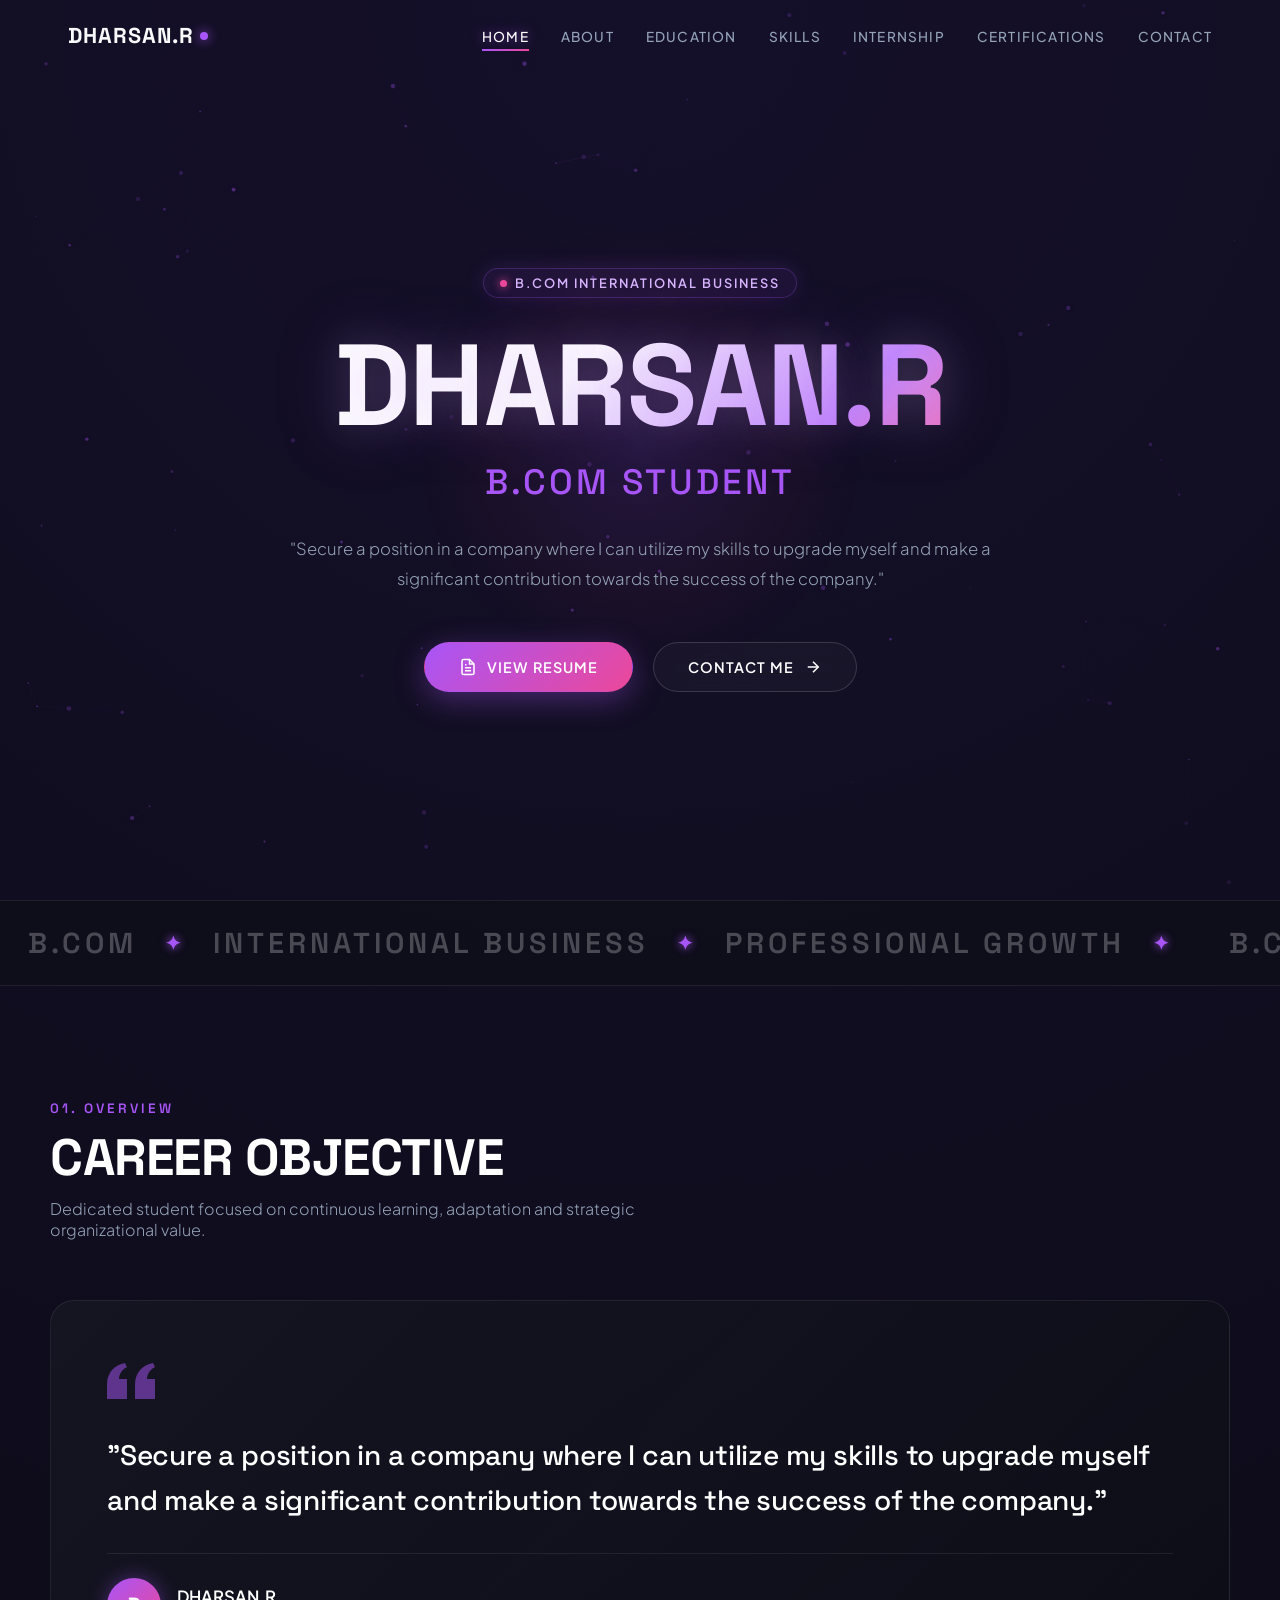
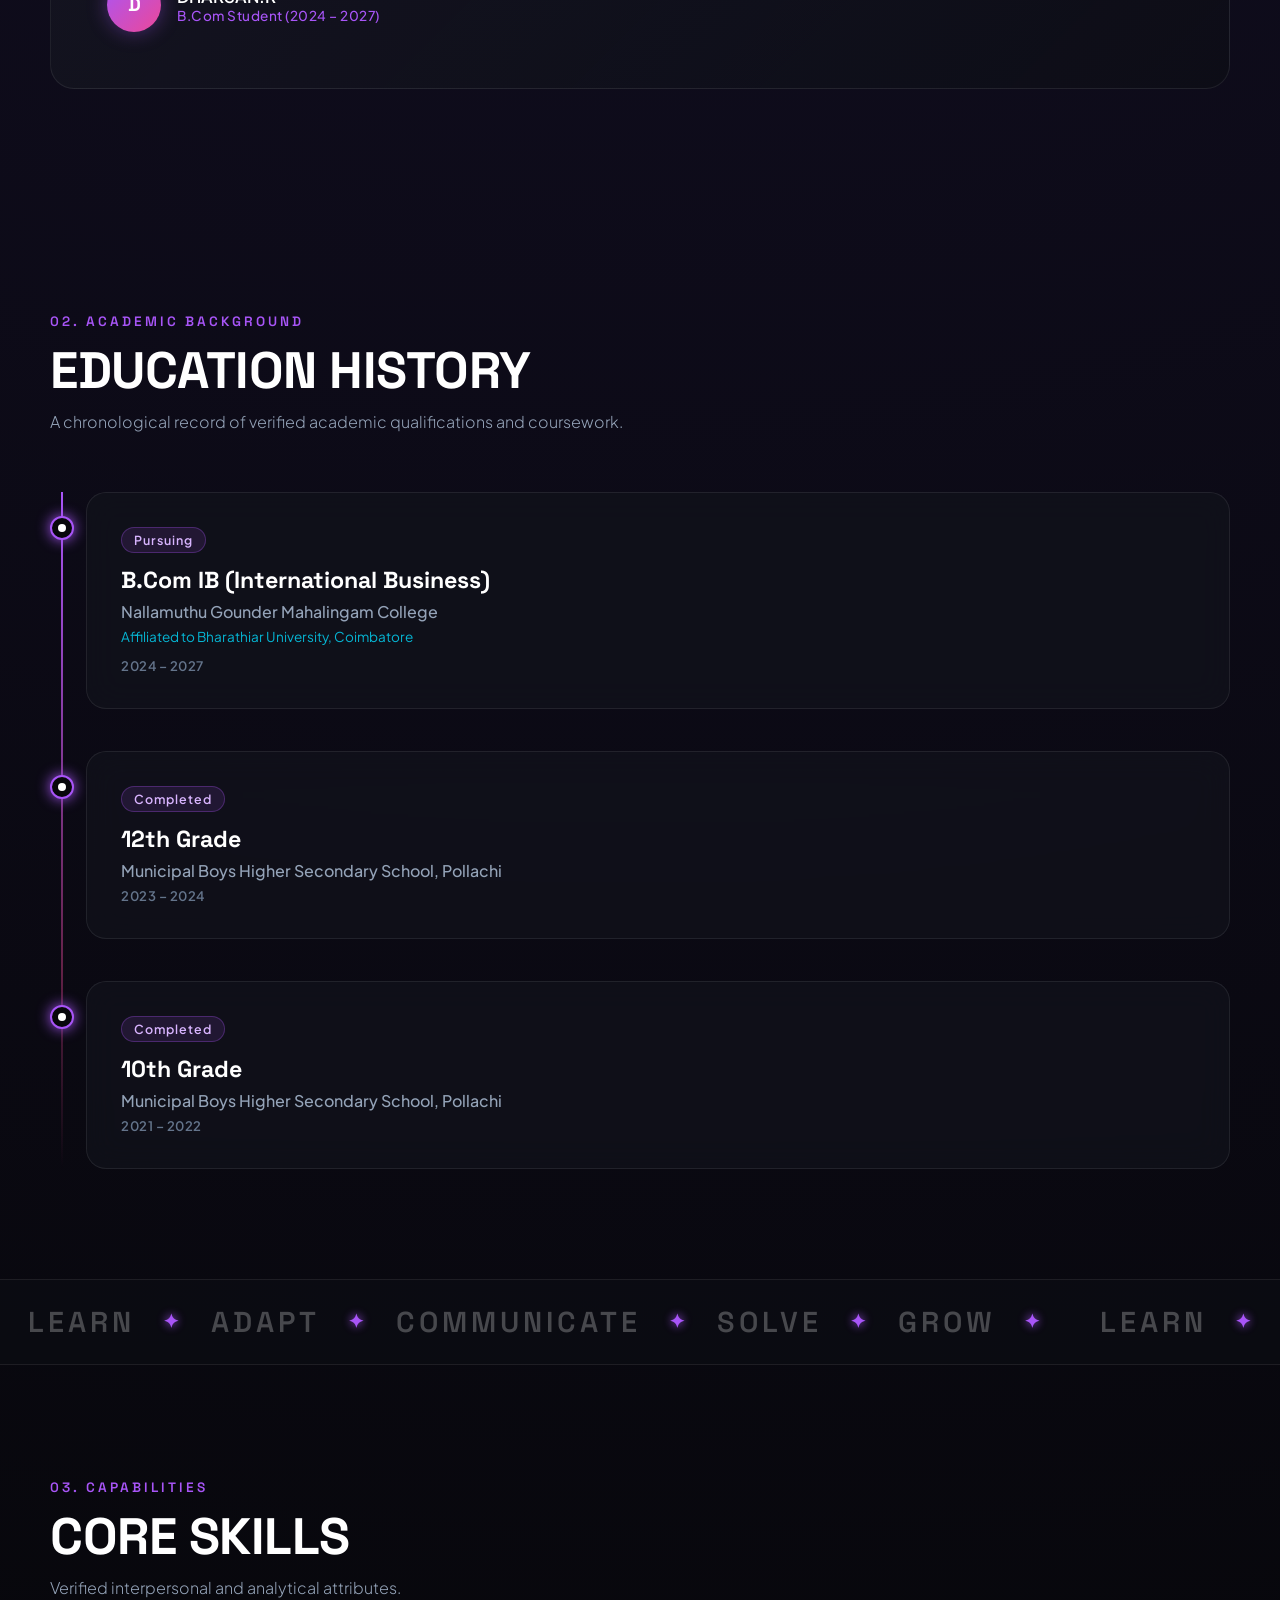
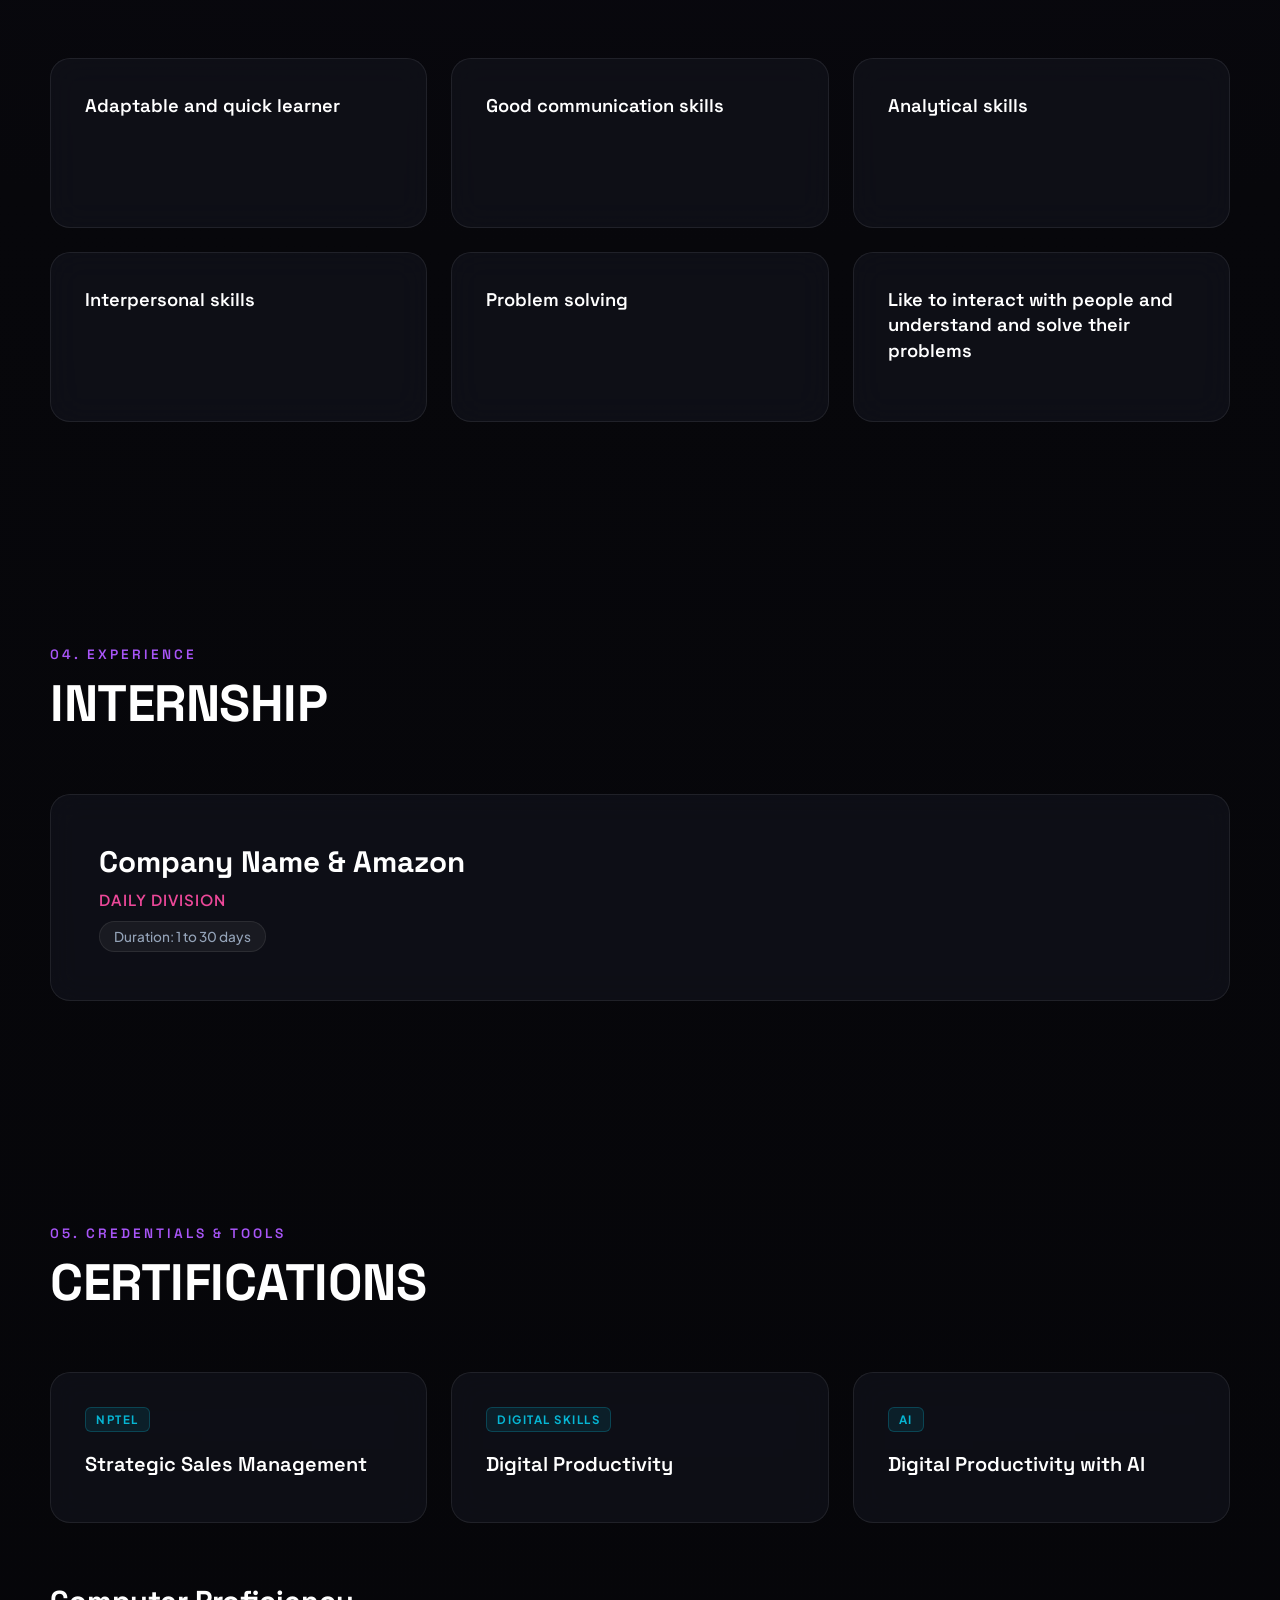
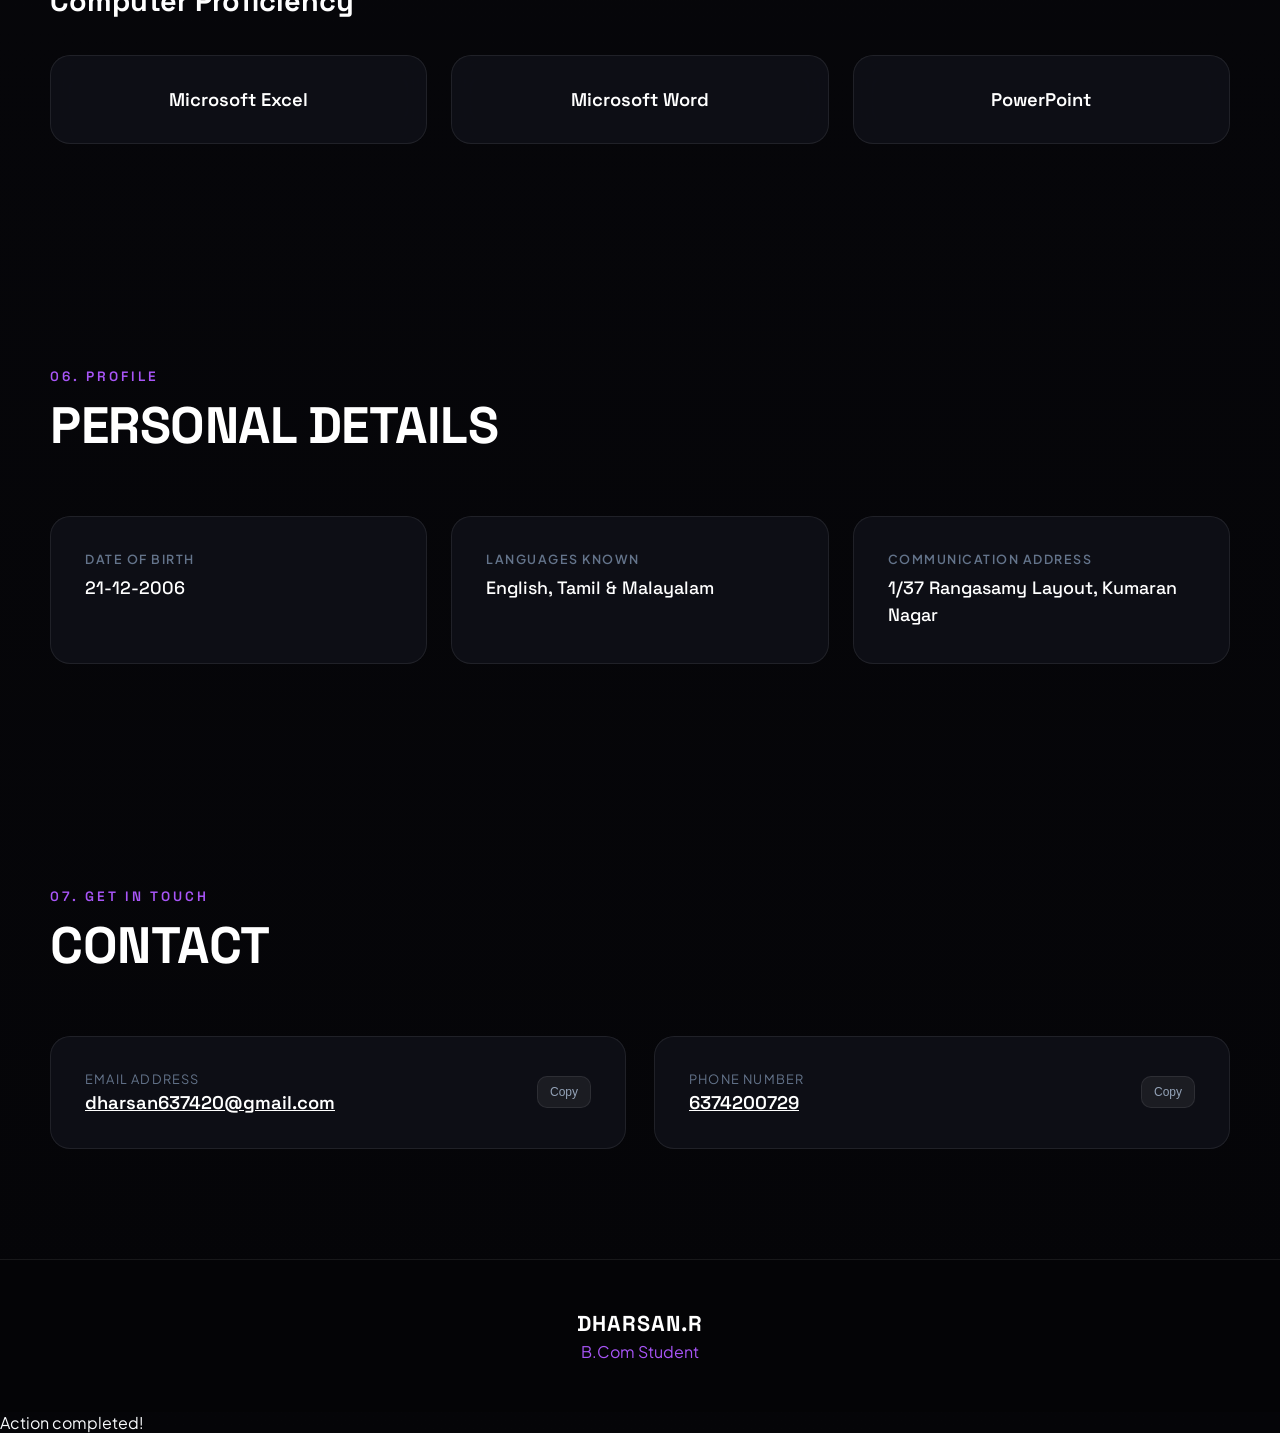
==== commit 138ed098: "Update index.html" ====
--- a/index.html
+++ b/index.html
@@ -7,10 +7,9 @@
   
   <!-- Premium Fonts -->
   <link rel="preconnect" href="https://fonts.googleapis.com">
-  <link rel="preconnect" href="https://fonts.gstatic.com" crossorigin>
+  <link rel="preconnect" href="https://fonts.gstatic.com">
   <link href="https://fonts.googleapis.com/css2?family=Plus+Jakarta+Sans:wght@300;400;500;600;700&family=Space+Grotesk:wght@400;500;600;700&display=swap" rel="stylesheet">
 
-  <!-- INGA DHAAN CSS LINK PANRANUM -->
   <link rel="stylesheet" href="style.css">
 </head>
 
@@ -45,7 +44,7 @@
       </div>
     </header>
 
-    <!-- MOBILE NAVIGATION DRAWER -->
+    <!-- MOBILE DRAWER -->
     <div class="mobile-drawer" id="mobileDrawer">
       <button class="drawer-close" id="closeDrawer" aria-label="Close menu">
         <svg width="24" height="24" viewBox="0 0 24 24" fill="none" stroke="currentColor" stroke-width="2"><line x1="18" y1="6" x2="6" y2="18"></line><line x1="6" y1="6" x2="18" y2="18"></line></svg>
@@ -80,10 +79,11 @@
         </p>
 
         <div class="hero-actions reveal-elem">
-          <button class="btn btn-primary" id="openResumeModal">
+          <!-- Direct PDF Tab Link -->
+          <a href="resume.pdf" target="_blank" class="btn btn-primary">
             <svg width="18" height="18" viewBox="0 0 24 24" fill="none" stroke="currentColor" stroke-width="2"><path d="M14 2H6a2 2 0 0 0-2 2v16a2 2 0 0 0 2 2h12a2 2 0 0 0 2-2V8z"></path><polyline points="14 2 14 8 20 8"></polyline><line x1="16" y1="13" x2="8" y2="13"></line><line x1="16" y1="17" x2="8" y2="17"></line><polyline points="10 9 9 9 8 9"></polyline></svg>
             View Resume
-          </button>
+          </a>
           <a href="#contact" class="btn btn-outline">
             Contact Me
             <svg width="18" height="18" viewBox="0 0 24 24" fill="none" stroke="currentColor" stroke-width="2"><line x1="5" y1="12" x2="19" y2="12"></line><polyline points="12 5 19 12 12 19"></polyline></svg>
@@ -334,84 +334,11 @@
     </footer>
   </div>
 
-  <!-- RESUME PREVIEW MODAL -->
-  <div class="resume-modal" id="resumeModal">
-    <div class="modal-paper">
-      <button class="modal-close" id="closeResumeModal">✕</button>
-      <div class="modal-actions">
-        <button class="btn btn-primary" onclick="window.print()">Print / Save PDF</button>
-      </div>
-
-      <div class="doc-header">
-        <h2 class="doc-name">DHARSAN. R</h2>
-        <div class="doc-role">B.Com Student</div>
-        <div class="doc-contact-line">dharsan637420@gmail.com | 6374200729</div>
-      </div>
-
-      <div class="doc-sec">
-        <div class="doc-sec-title">Objective</div>
-        <p>"Secure a position in a company where I can utilize my skills to upgrade myself and make a significant contribution towards the success of the company."</p>
-      </div>
-
-      <div class="doc-sec">
-        <div class="doc-sec-title">Educational Qualification</div>
-        <ul>
-          <li><strong>Pursuing B.Com IB (International Business)</strong> – Nallamuthu Gounder Mahalingam College (2024 – 2027)</li>
-          <li><strong>12th Grade</strong> – Municipal Boys Higher Secondary School, Pollachi (2023 – 2024)</li>
-          <li><strong>10th Grade</strong> – Municipal Boys Higher Secondary School, Pollachi (2021 – 2022)</li>
-        </ul>
-      </div>
-
-      <div class="doc-sec">
-        <div class="doc-sec-title">Skill Set</div>
-        <ul>
-          <li>Adaptable and quick learner</li>
-          <li>Good communication skills</li>
-          <li>Analytical skills</li>
-          <li>Interpersonal skills</li>
-          <li>Problem solving</li>
-          <li>Like to interact with people and understand and solve their problems</li>
-        </ul>
-      </div>
-
-      <div class="doc-sec">
-        <div class="doc-sec-title">Internship</div>
-        <p><strong>Company Name & Amazon</strong>: Daily Division (1 to 30 days)</p>
-      </div>
-
-      <div class="doc-sec">
-        <div class="doc-sec-title">Certifications</div>
-        <ul>
-          <li>Strategic Sales Management – NPTEL</li>
-          <li>Digital Productivity</li>
-          <li>Digital Productivity with AI</li>
-        </ul>
-      </div>
-
-      <div class="doc-sec">
-        <div class="doc-sec-title">Computer Proficiency</div>
-        <ul>
-          <li>Microsoft Excel</li>
-          <li>Microsoft Word</li>
-          <li>PowerPoint</li>
-        </ul>
-      </div>
-
-      <div class="doc-sec">
-        <div class="doc-sec-title">Personal Details</div>
-        <p><strong>Date of Birth:</strong> 21-12-2006</p>
-        <p><strong>Languages Known:</strong> English, Tamil & Malayalam</p>
-        <p><strong>Communication Address:</strong> 1/37 Rangasamy Layout, Kumaran Nagar</p>
-      </div>
-    </div>
-  </div>
-
   <!-- TOAST FEEDBACK -->
   <div id="toast">
     <span id="toastMsg">Action completed!</span>
   </div>
 
-  <!-- INGA DHAAN JAVASCRIPT LINK PANRANUM -->
   <script src="script.js"></script>
 </body>
 </html>
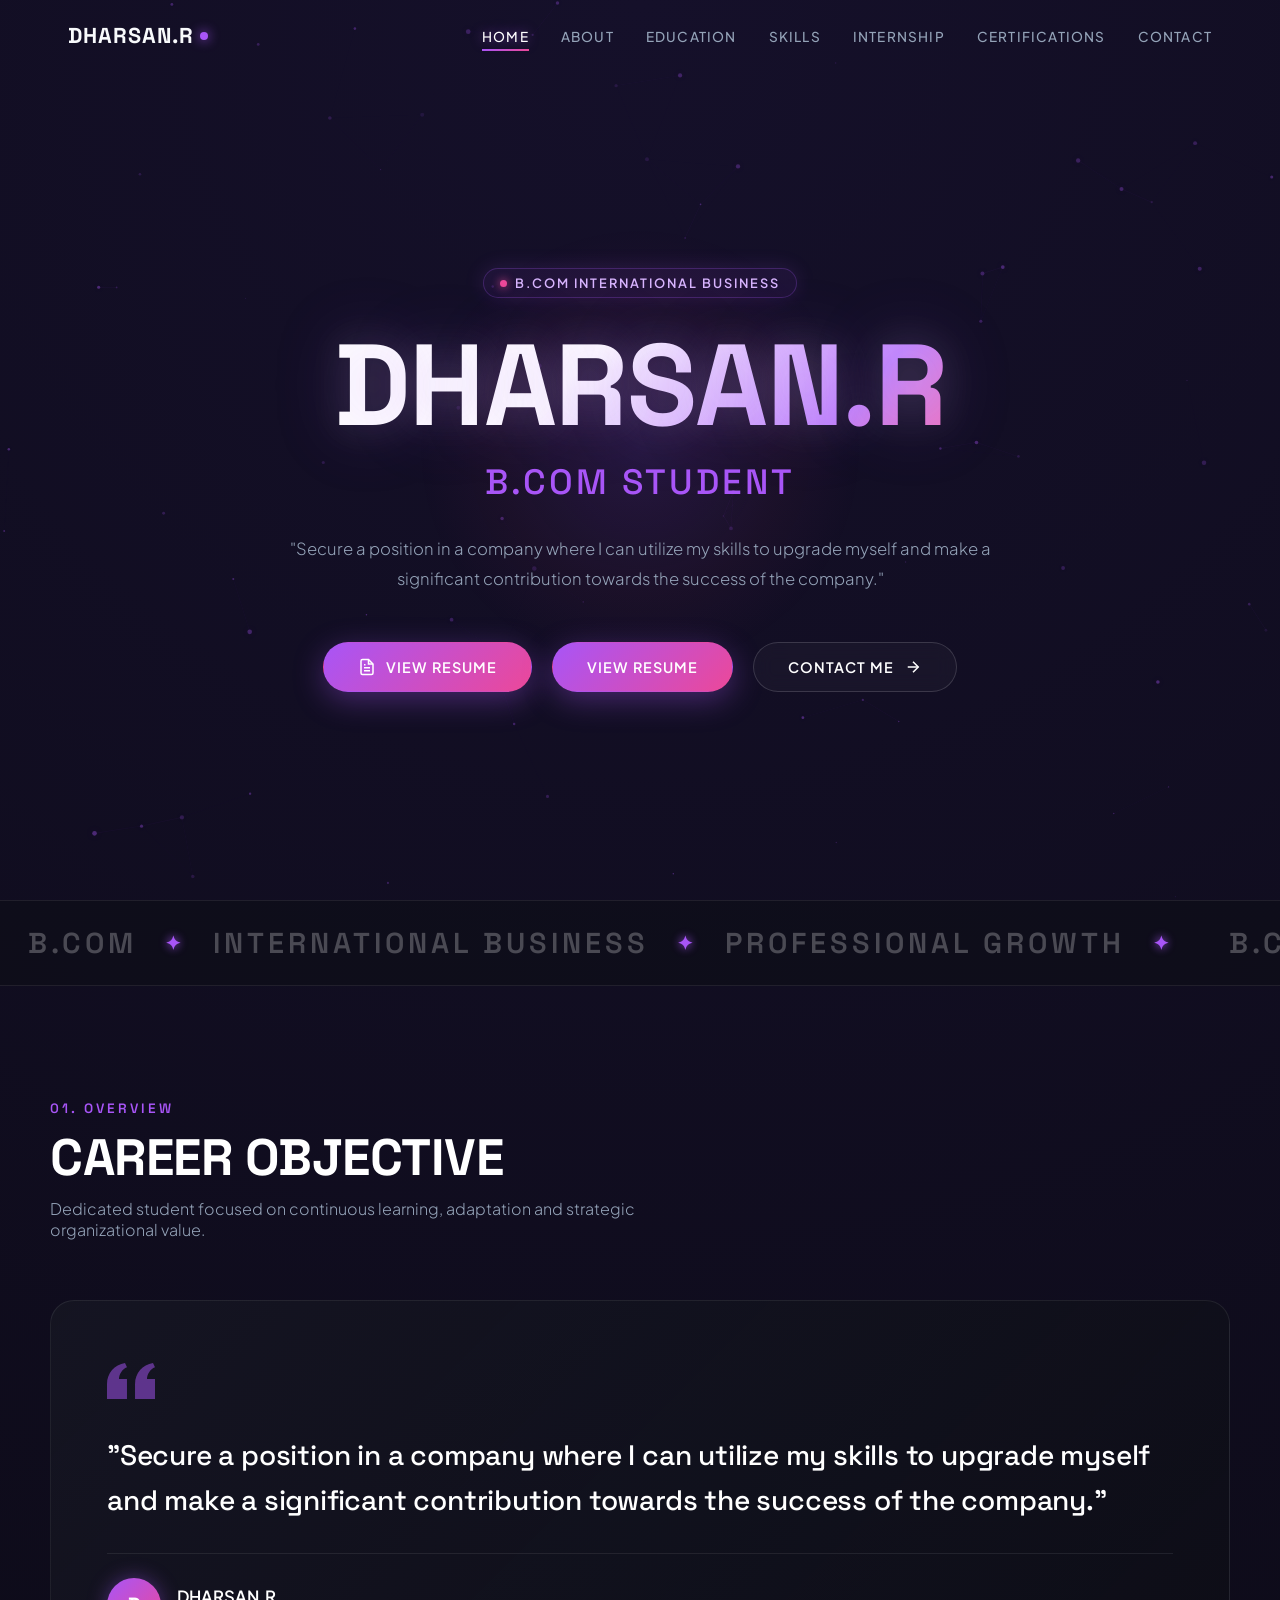
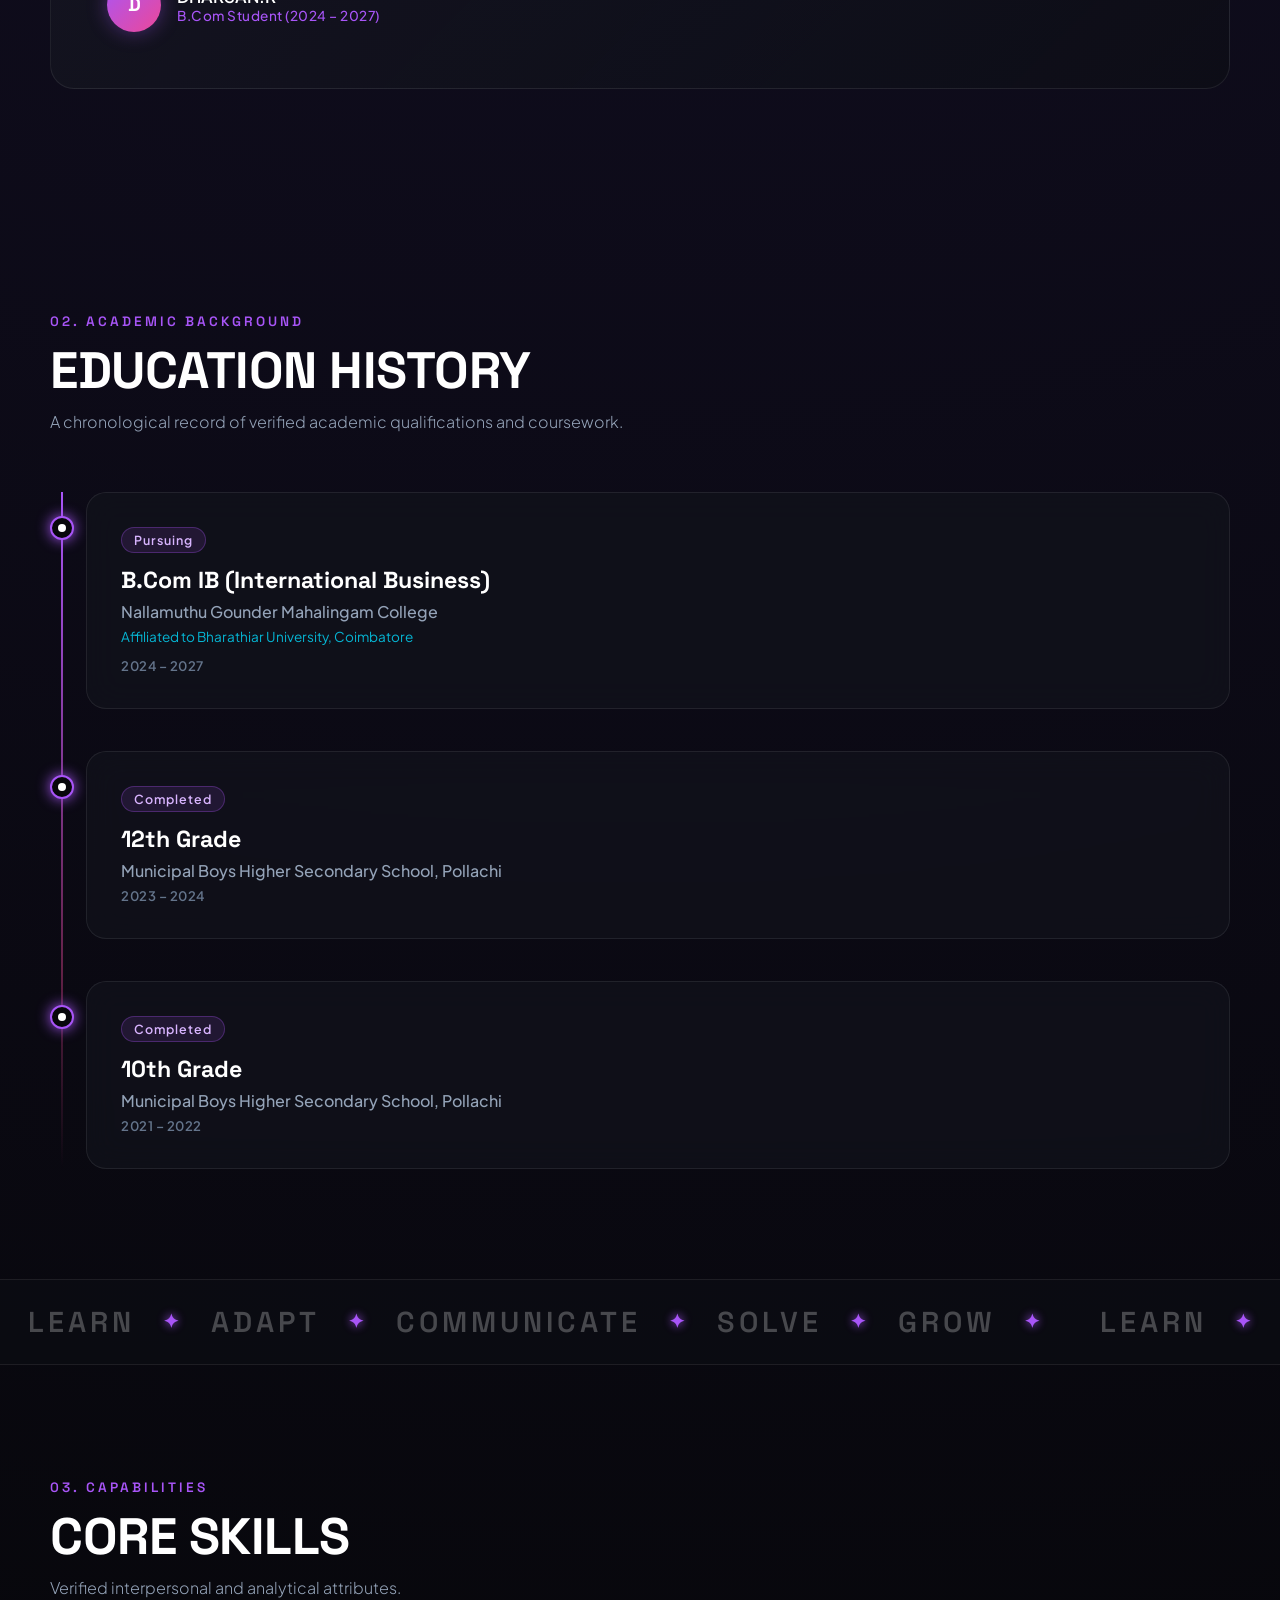
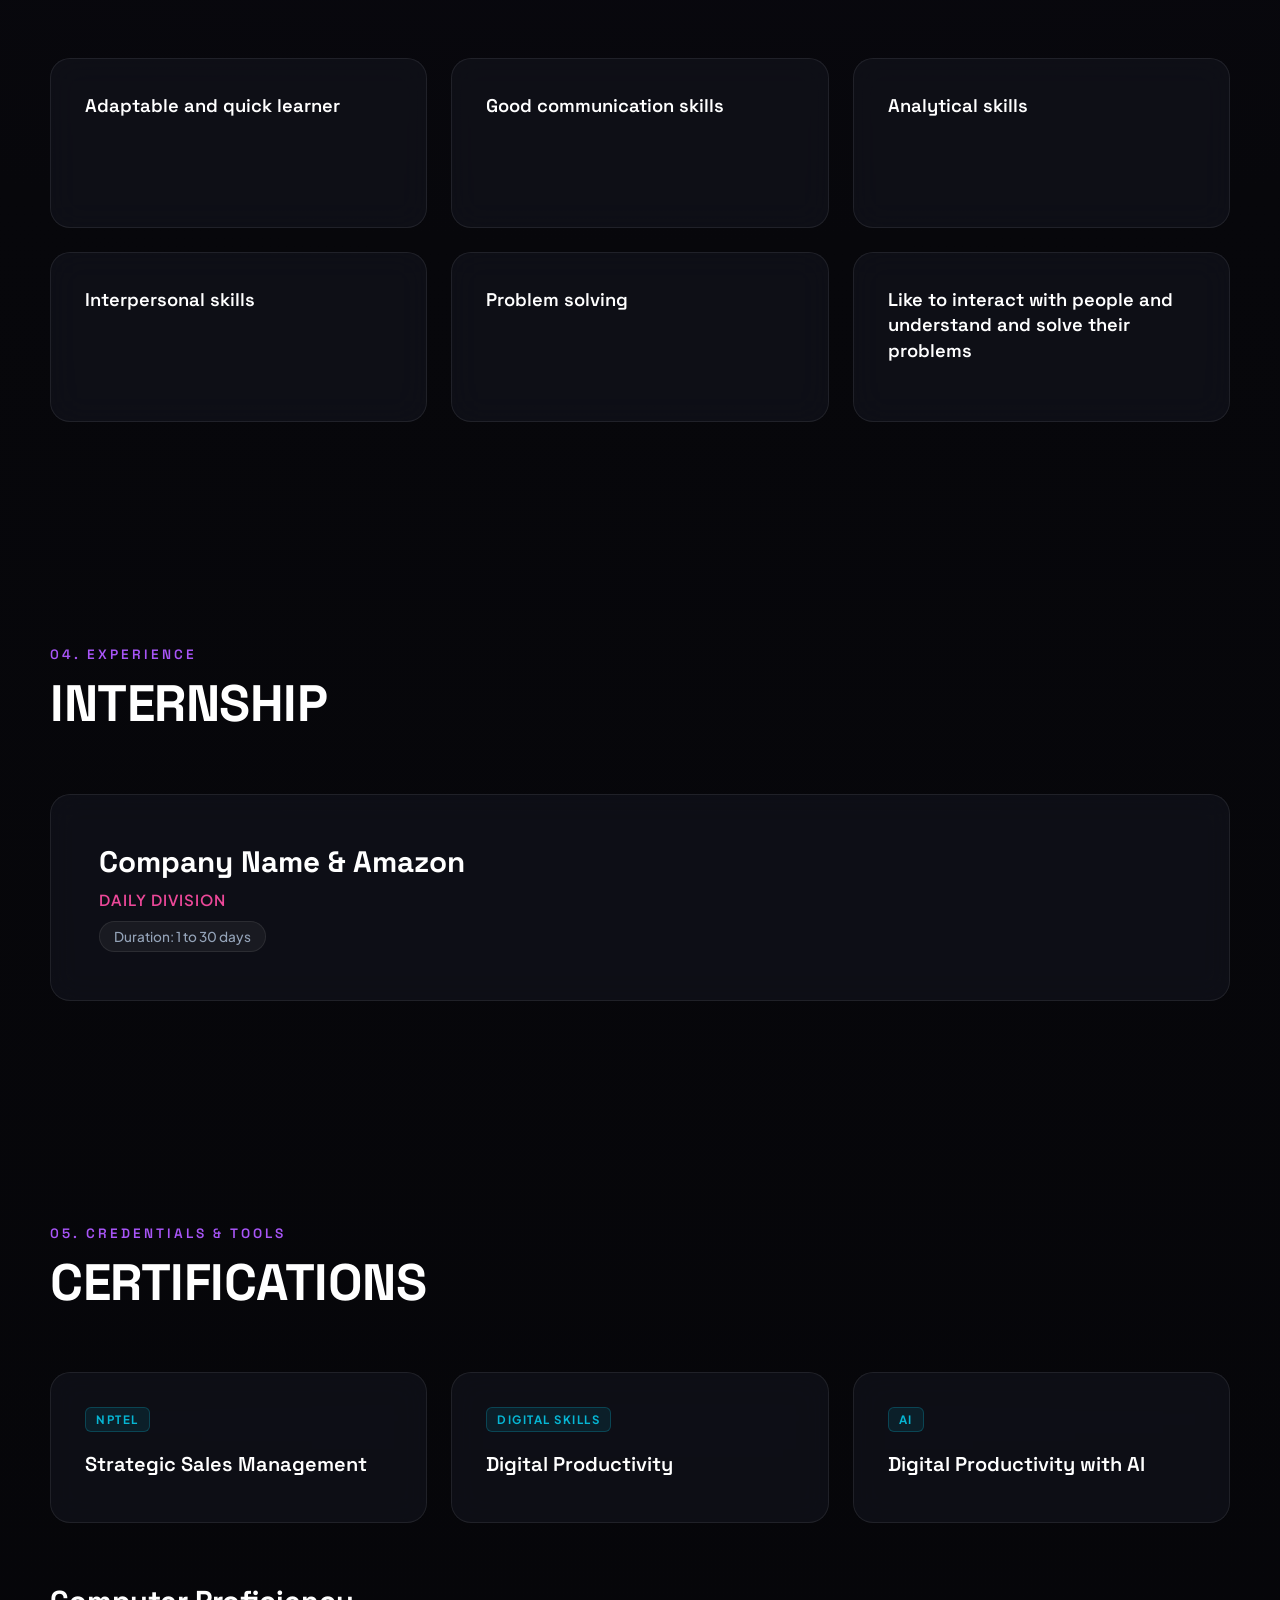
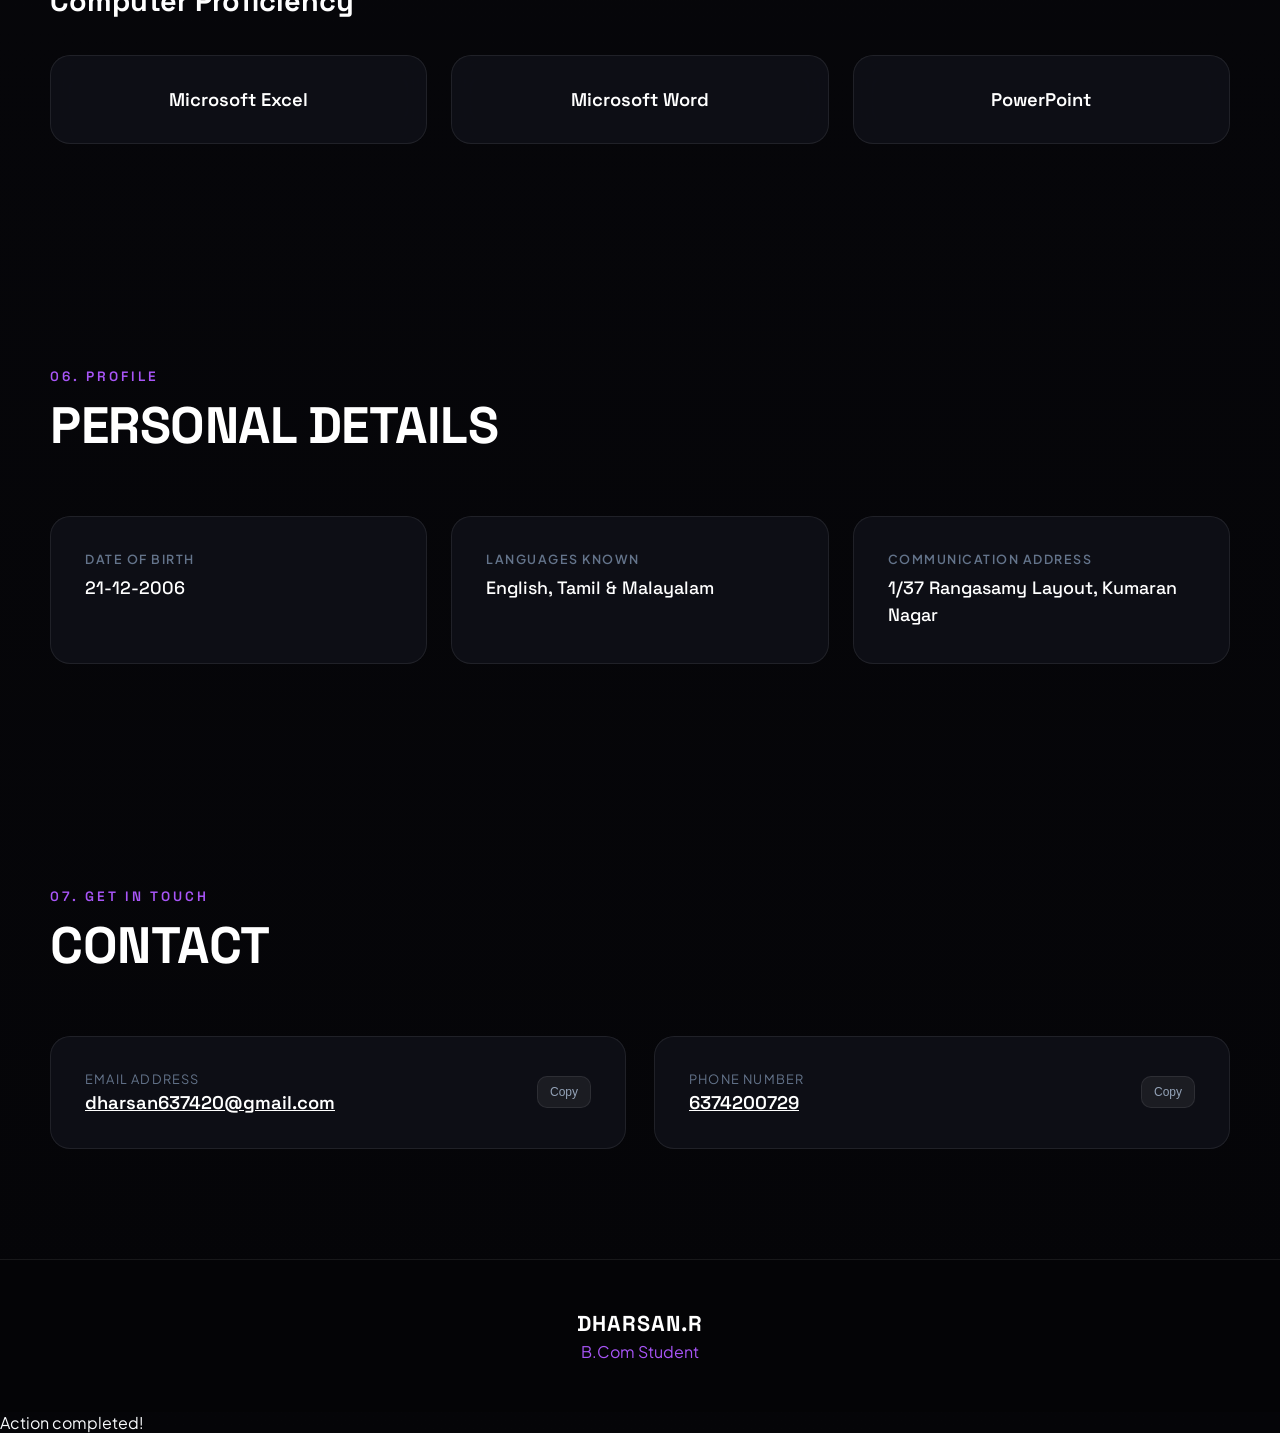
==== commit 706ba4d9: "Update index.html" ====
--- a/index.html
+++ b/index.html
@@ -84,6 +84,9 @@
             <svg width="18" height="18" viewBox="0 0 24 24" fill="none" stroke="currentColor" stroke-width="2"><path d="M14 2H6a2 2 0 0 0-2 2v16a2 2 0 0 0 2 2h12a2 2 0 0 0 2-2V8z"></path><polyline points="14 2 14 8 20 8"></polyline><line x1="16" y1="13" x2="8" y2="13"></line><line x1="16" y1="17" x2="8" y2="17"></line><polyline points="10 9 9 9 8 9"></polyline></svg>
             View Resume
           </a>
+          <a href="resume.png" target="_blank" class="btn btn-primary">
+            View Resume
+          </a>
           <a href="#contact" class="btn btn-outline">
             Contact Me
             <svg width="18" height="18" viewBox="0 0 24 24" fill="none" stroke="currentColor" stroke-width="2"><line x1="5" y1="12" x2="19" y2="12"></line><polyline points="12 5 19 12 12 19"></polyline></svg>
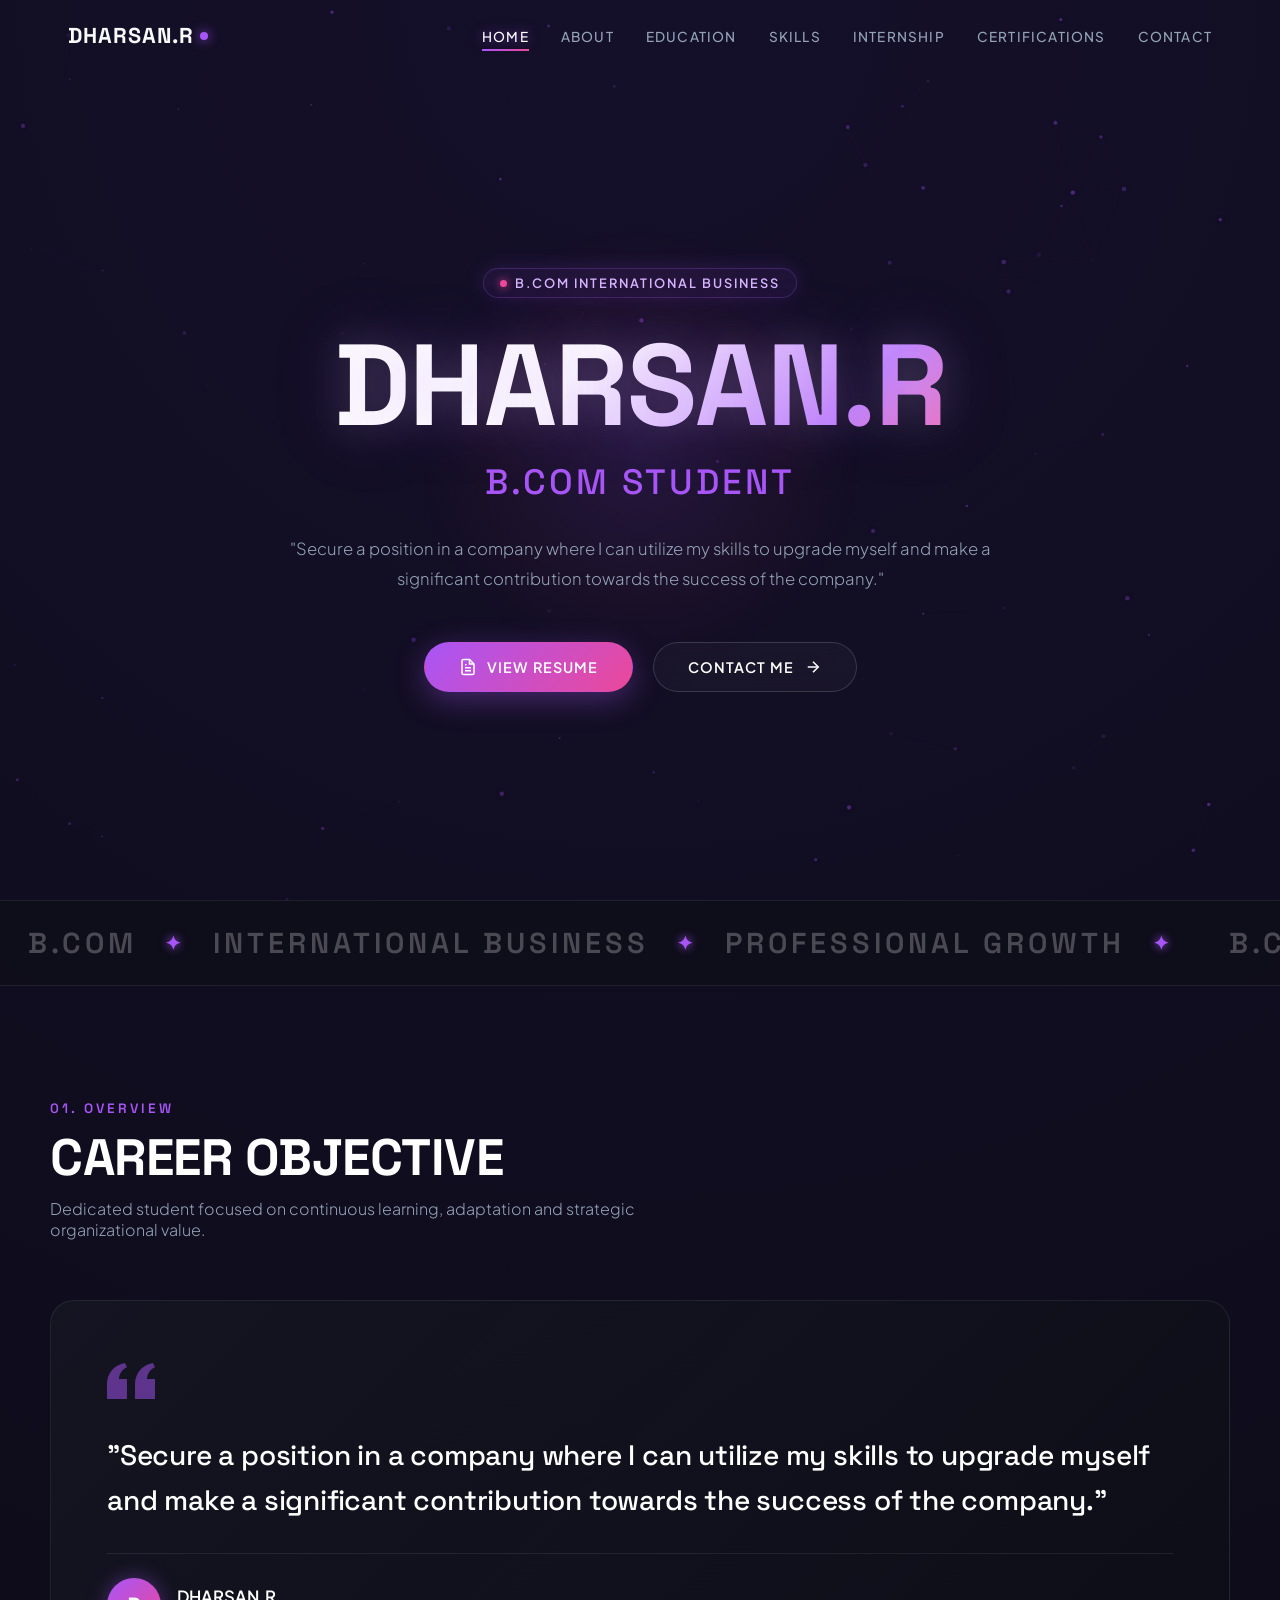
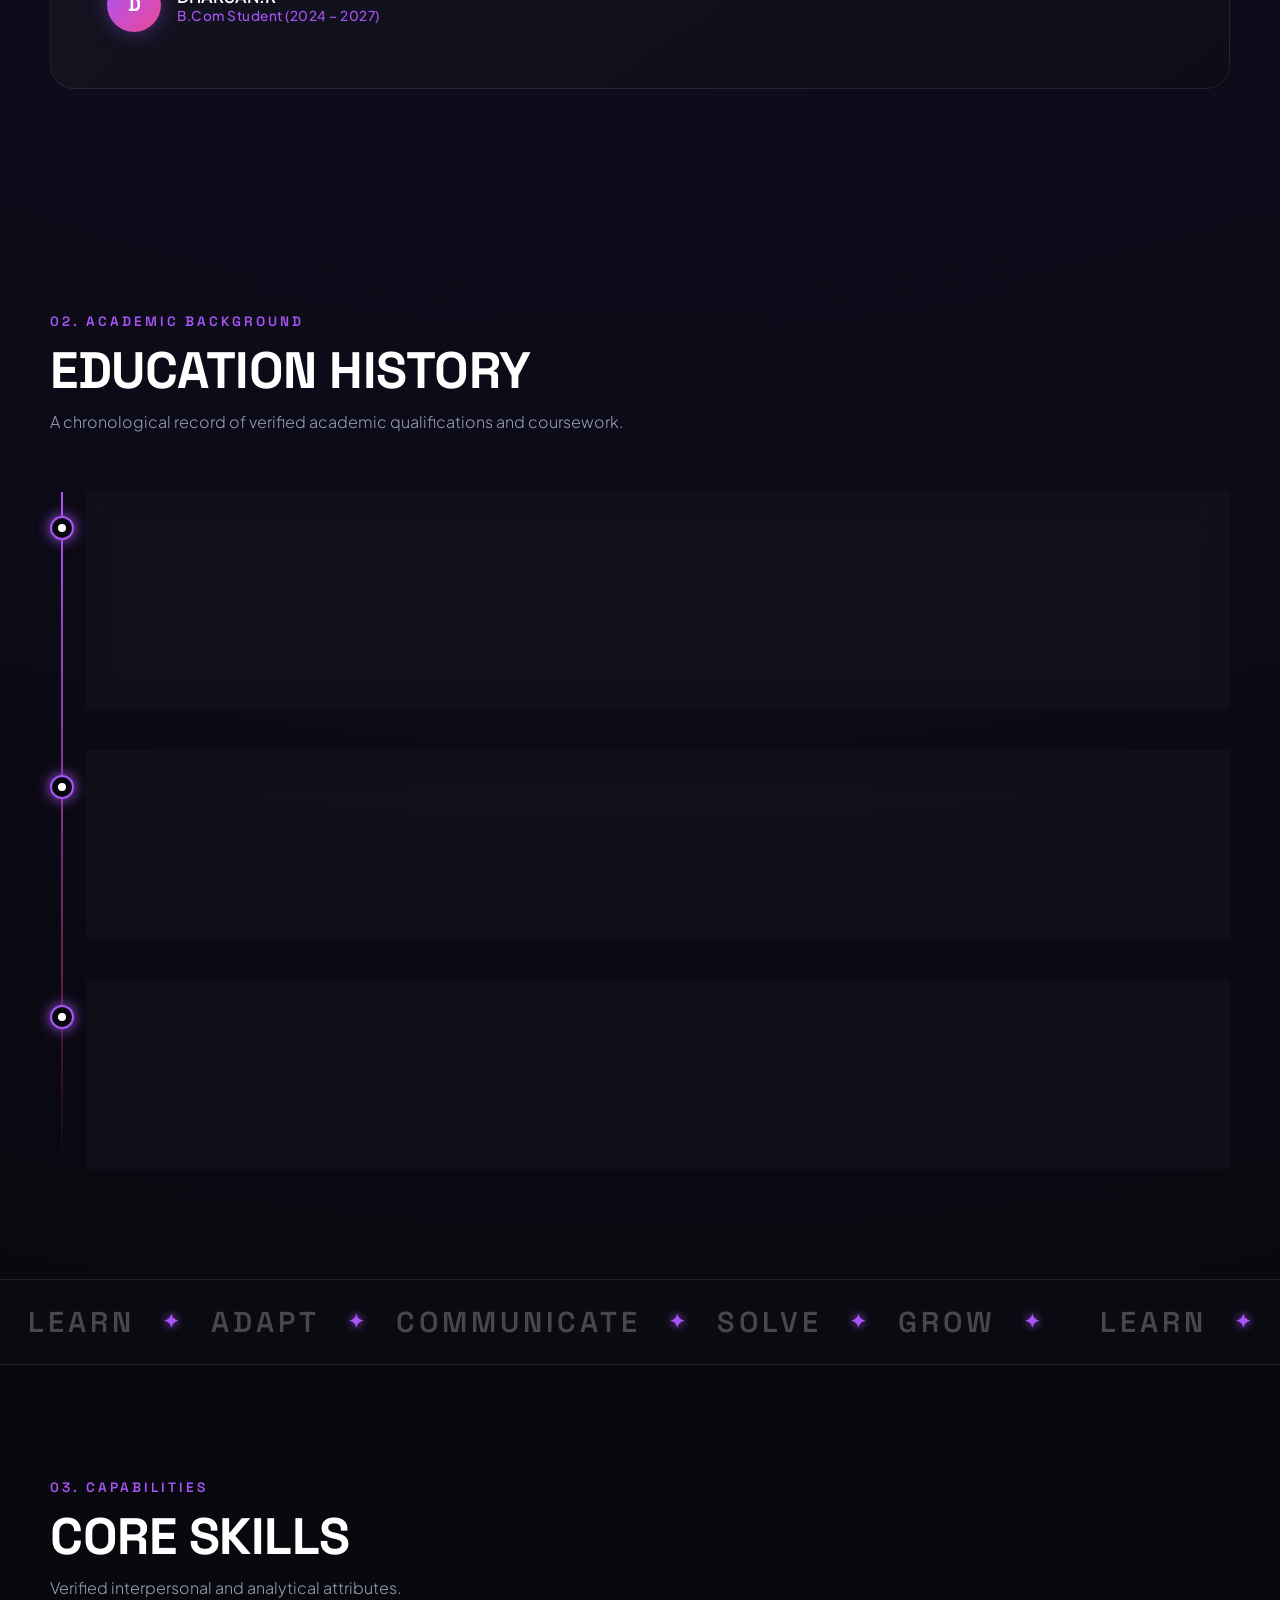
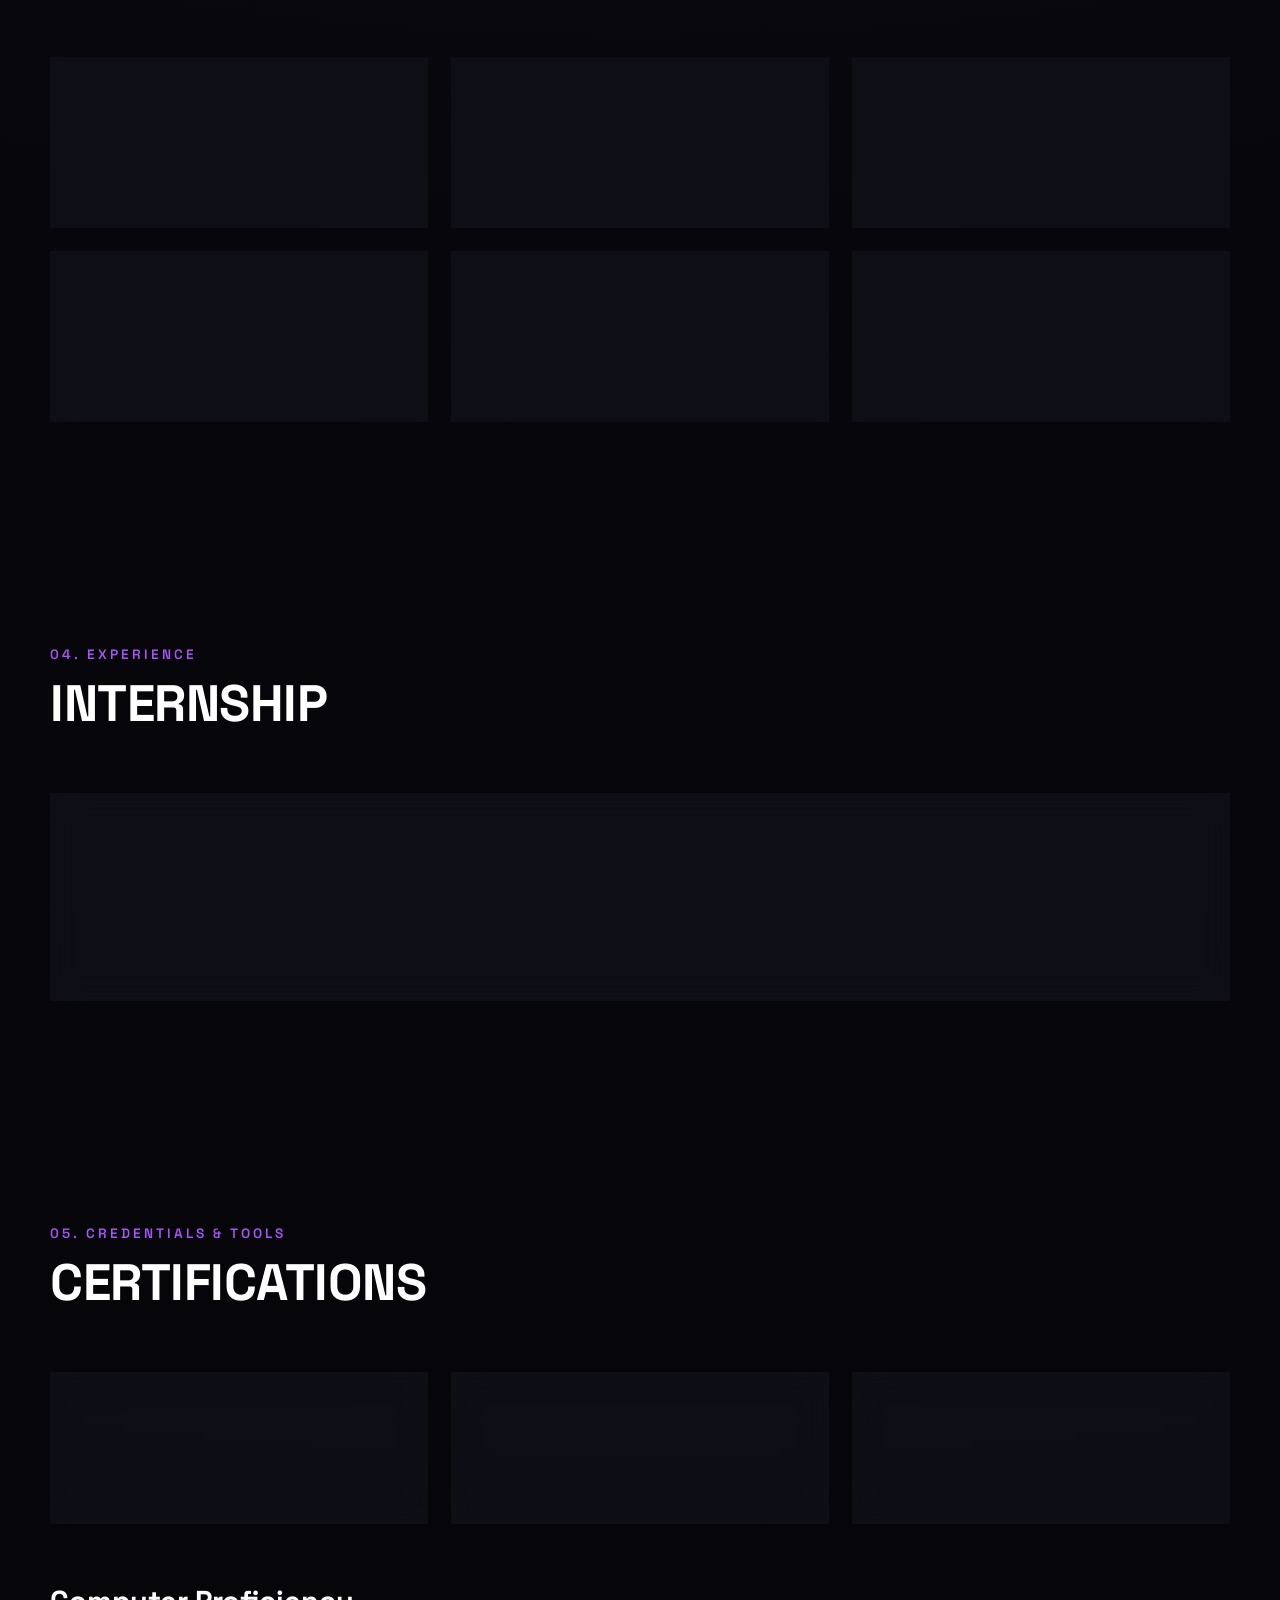
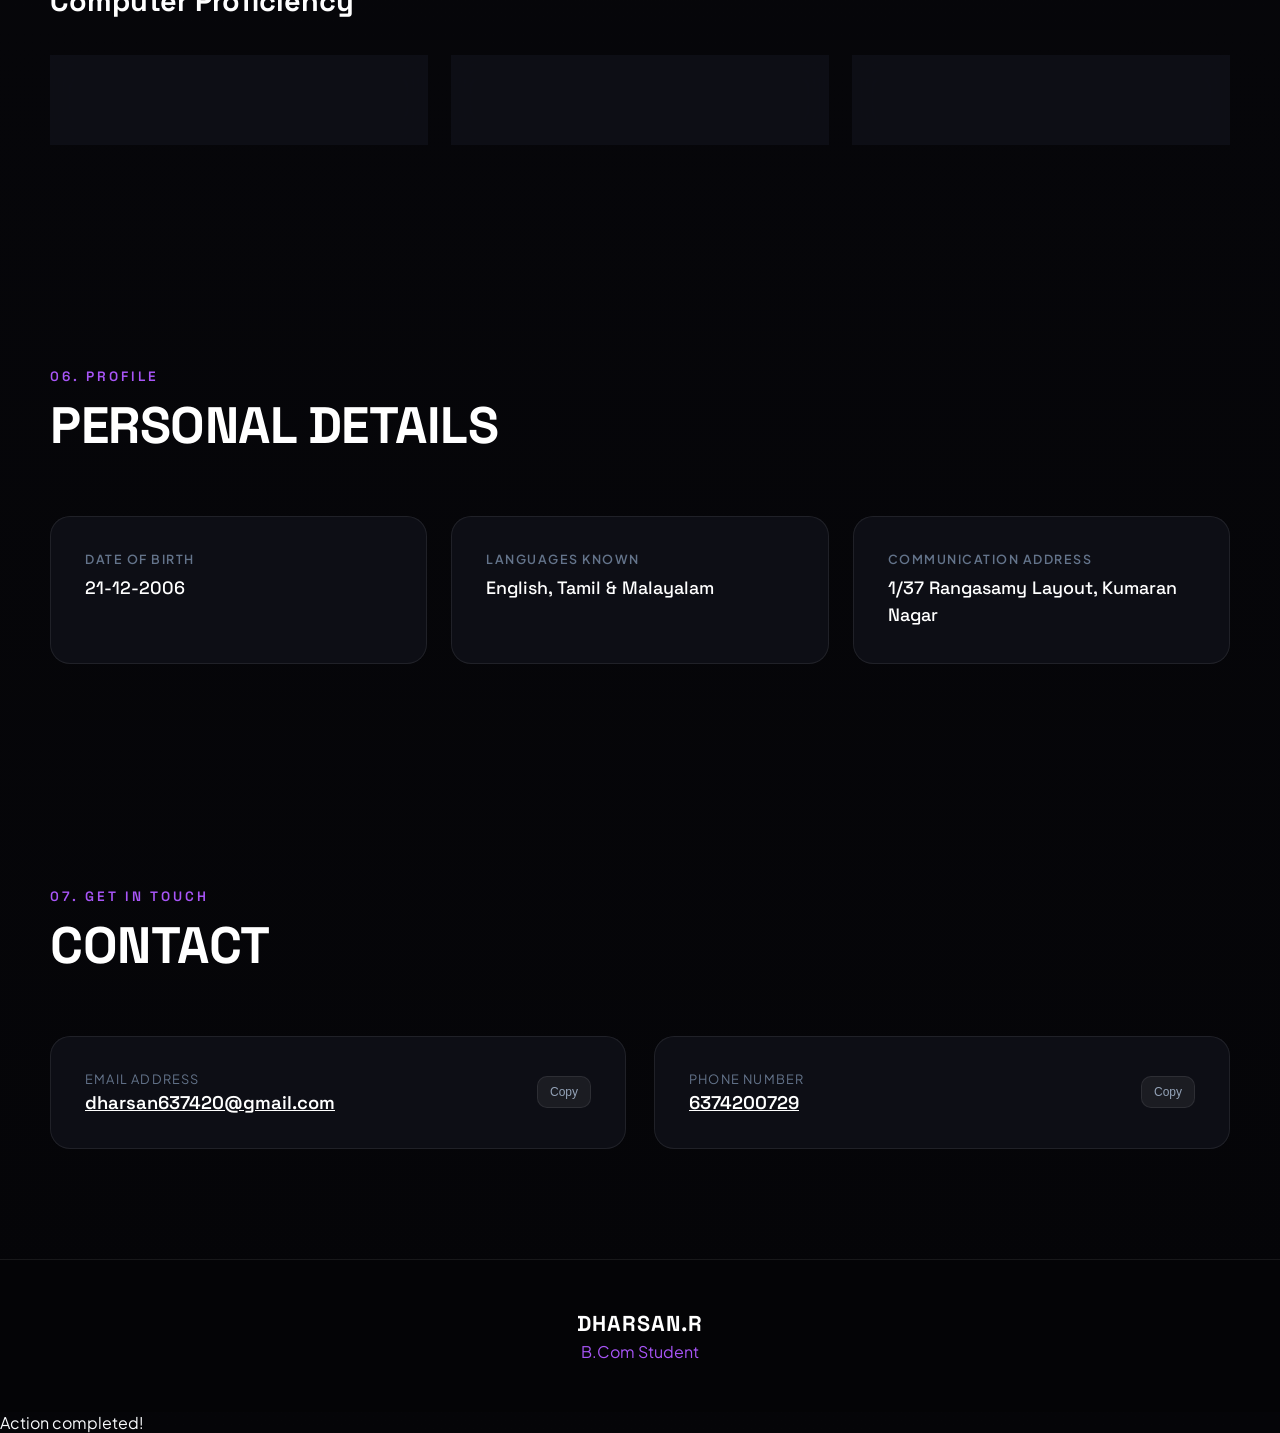
==== commit 508e3a0f: "Update index.html" ====
--- a/index.html
+++ b/index.html
@@ -4,8 +4,7 @@
   <meta charset="UTF-8" />
   <meta name="viewport" content="width=device-width, initial-scale=1.0" />
   <title>DHARSAN.R | B.Com Student Portfolio</title>
-  
-  <!-- Premium Fonts -->
+
   <link rel="preconnect" href="https://fonts.googleapis.com">
   <link rel="preconnect" href="https://fonts.gstatic.com">
   <link href="https://fonts.googleapis.com/css2?family=Plus+Jakarta+Sans:wght@300;400;500;600;700&family=Space+Grotesk:wght@400;500;600;700&display=swap" rel="stylesheet">
@@ -14,6 +13,7 @@
 </head>
 
 <body>
+
   <!-- Ambient Cursor Glow Effect -->
   <div id="cursor-glow"></div>
 
@@ -21,9 +21,11 @@
   <canvas id="particle-canvas"></canvas>
 
   <div class="app-wrapper">
+
     <!-- NAVIGATION BAR -->
     <header class="header-nav" id="mainHeader">
       <div class="nav-container">
+
         <a href="#hero" class="brand-logo">
           DHARSAN.R <span class="brand-dot"></span>
         </a>
@@ -39,16 +41,28 @@
         </ul>
 
         <button class="mobile-menu-btn" id="openDrawer" aria-label="Open menu">
-          <svg viewBox="0 0 24 24" fill="none" stroke-width="2" stroke-linecap="round"><line x1="3" y1="12" x2="21" y2="12"></line><line x1="3" y1="6" x2="21" y2="6"></line><line x1="3" y1="18" x2="21" y2="18"></line></svg>
+          <svg viewBox="0 0 24 24" fill="none" stroke-width="2" stroke-linecap="round">
+            <line x1="3" y1="12" x2="21" y2="12"></line>
+            <line x1="3" y1="6" x2="21" y2="6"></line>
+            <line x1="3" y1="18" x2="21" y2="18"></line>
+          </svg>
         </button>
+
       </div>
     </header>
+
 
     <!-- MOBILE DRAWER -->
     <div class="mobile-drawer" id="mobileDrawer">
+
       <button class="drawer-close" id="closeDrawer" aria-label="Close menu">
-        <svg width="24" height="24" viewBox="0 0 24 24" fill="none" stroke="currentColor" stroke-width="2"><line x1="18" y1="6" x2="6" y2="18"></line><line x1="6" y1="6" x2="18" y2="18"></line></svg>
+        <svg width="24" height="24" viewBox="0 0 24 24" fill="none"
+          stroke="currentColor" stroke-width="2">
+          <line x1="18" y1="6" x2="6" y2="18"></line>
+          <line x1="6" y1="6" x2="18" y2="18"></line>
+        </svg>
       </button>
+
       <a href="#hero" class="drawer-link">Home</a>
       <a href="#about" class="drawer-link">About</a>
       <a href="#education" class="drawer-link">Education</a>
@@ -56,11 +70,15 @@
       <a href="#internship" class="drawer-link">Internship</a>
       <a href="#certifications" class="drawer-link">Certifications</a>
       <a href="#contact" class="drawer-link">Contact</a>
+
     </div>
+
 
     <!-- HERO SECTION -->
     <section class="hero-section" id="hero">
+
       <div class="hero-inner">
+
         <div class="hero-badge reveal-elem">
           <span class="hero-badge-pulse"></span>
           <span>B.Com International Business</span>
@@ -75,273 +93,731 @@
         </div>
 
         <p class="hero-objective-intro reveal-elem">
-          "Secure a position in a company where I can utilize my skills to upgrade myself and make a significant contribution towards the success of the company."
+          "Secure a position in a company where I can utilize my skills to
+          upgrade myself and make a significant contribution towards the
+          success of the company."
         </p>
 
+
+        <!-- HERO BUTTONS -->
         <div class="hero-actions reveal-elem">
-          <!-- Direct PDF Tab Link -->
-          <a href="resume.pdf" target="_blank" class="btn btn-primary">
-            <svg width="18" height="18" viewBox="0 0 24 24" fill="none" stroke="currentColor" stroke-width="2"><path d="M14 2H6a2 2 0 0 0-2 2v16a2 2 0 0 0 2 2h12a2 2 0 0 0 2-2V8z"></path><polyline points="14 2 14 8 20 8"></polyline><line x1="16" y1="13" x2="8" y2="13"></line><line x1="16" y1="17" x2="8" y2="17"></line><polyline points="10 9 9 9 8 9"></polyline></svg>
+
+          <!-- VIEW RESUME BUTTON -->
+          <a
+            href="1000026506.png"
+            target="_blank"
+            rel="noopener noreferrer"
+            class="btn btn-primary"
+          >
+
+            <svg
+              width="18"
+              height="18"
+              viewBox="0 0 24 24"
+              fill="none"
+              stroke="currentColor"
+              stroke-width="2"
+            >
+              <path d="M14 2H6a2 2 0 0 0-2 2v16a2 2 0 0 0 2 2h12a2 2 0 0 0 2-2V8z"></path>
+              <polyline points="14 2 14 8 20 8"></polyline>
+              <line x1="16" y1="13" x2="8" y2="13"></line>
+              <line x1="16" y1="17" x2="8" y2="17"></line>
+              <polyline points="10 9 9 9 8 9"></polyline>
+            </svg>
+
             View Resume
+
           </a>
-          <a href="resume.png" target="_blank" class="btn btn-primary">
-            View Resume
+
+
+          <a href="#contact" class="btn btn-outline">
+
+            Contact Me
+
+            <svg
+              width="18"
+              height="18"
+              viewBox="0 0 24 24"
+              fill="none"
+              stroke="currentColor"
+              stroke-width="2"
+            >
+              <line x1="5" y1="12" x2="19" y2="12"></line>
+              <polyline points="12 5 19 12 12 19"></polyline>
+            </svg>
+
           </a>
-          <a href="#contact" class="btn btn-outline">
-            Contact Me
-            <svg width="18" height="18" viewBox="0 0 24 24" fill="none" stroke="currentColor" stroke-width="2"><line x1="5" y1="12" x2="19" y2="12"></line><polyline points="12 5 19 12 12 19"></polyline></svg>
-          </a>
-        </div>
-      </div>
+
+        </div>
+
+      </div>
+
     </section>
+
 
     <!-- MOVING TEXT MARQUEE #1 -->
     <div class="marquee-container" aria-hidden="true">
+
       <div class="marquee-track">
-        <span class="marquee-item">B.COM <span class="accent-star">✦</span> INTERNATIONAL BUSINESS <span class="accent-star">✦</span> PROFESSIONAL GROWTH <span class="accent-star">✦</span></span>
-        <span class="marquee-item">B.COM <span class="accent-star">✦</span> INTERNATIONAL BUSINESS <span class="accent-star">✦</span> PROFESSIONAL GROWTH <span class="accent-star">✦</span></span>
-        <span class="marquee-item">B.COM <span class="accent-star">✦</span> INTERNATIONAL BUSINESS <span class="accent-star">✦</span> PROFESSIONAL GROWTH <span class="accent-star">✦</span></span>
-        <span class="marquee-item">B.COM <span class="accent-star">✦</span> INTERNATIONAL BUSINESS <span class="accent-star">✦</span> PROFESSIONAL GROWTH <span class="accent-star">✦</span></span>
-      </div>
+
+        <span class="marquee-item">
+          B.COM
+          <span class="accent-star">✦</span>
+          INTERNATIONAL BUSINESS
+          <span class="accent-star">✦</span>
+          PROFESSIONAL GROWTH
+          <span class="accent-star">✦</span>
+        </span>
+
+        <span class="marquee-item">
+          B.COM
+          <span class="accent-star">✦</span>
+          INTERNATIONAL BUSINESS
+          <span class="accent-star">✦</span>
+          PROFESSIONAL GROWTH
+          <span class="accent-star">✦</span>
+        </span>
+
+        <span class="marquee-item">
+          B.COM
+          <span class="accent-star">✦</span>
+          INTERNATIONAL BUSINESS
+          <span class="accent-star">✦</span>
+          PROFESSIONAL GROWTH
+          <span class="accent-star">✦</span>
+        </span>
+
+        <span class="marquee-item">
+          B.COM
+          <span class="accent-star">✦</span>
+          INTERNATIONAL BUSINESS
+          <span class="accent-star">✦</span>
+          PROFESSIONAL GROWTH
+          <span class="accent-star">✦</span>
+        </span>
+
+      </div>
+
     </div>
+
 
     <!-- ABOUT SECTION -->
     <section id="about">
+
       <div class="container">
+
         <div class="section-header reveal-elem">
-          <div class="section-tag">01. Overview</div>
-          <h2 class="section-title">Career Objective</h2>
-          <p class="section-subtitle">Dedicated student focused on continuous learning, adaptation and strategic organizational value.</p>
-        </div>
+
+          <div class="section-tag">
+            01. Overview
+          </div>
+
+          <h2 class="section-title">
+            Career Objective
+          </h2>
+
+          <p class="section-subtitle">
+            Dedicated student focused on continuous learning,
+            adaptation and strategic organizational value.
+          </p>
+
+        </div>
+
 
         <div class="about-card reveal-elem">
-          <svg class="quote-icon" viewBox="0 0 24 24" fill="currentColor"><path d="M14.017 21v-7.391c0-5.704 3.731-9.57 8.983-10.609l.995 2.151c-2.432.917-3.995 3.638-3.995 5.849h4v10h-9.983zm-14.017 0v-7.391c0-5.704 3.748-9.57 9-10.609l.996 2.151c-2.433.917-3.996 3.638-3.996 5.849h3.983v10h-9.983z"/></svg>
+
+          <svg
+            class="quote-icon"
+            viewBox="0 0 24 24"
+            fill="currentColor"
+          >
+            <path d="M14.017 21v-7.391c0-5.704 3.731-9.57 8.983-10.609l.995 2.151c-2.432.917-3.995 3.638-3.995 5.849h4v10h-9.983zm-14.017 0v-7.391c0-5.704 3.748-9.57 9-10.609l.996 2.151c-2.433.917-3.996 3.638-3.996 5.849h3.983v10h-9.983z"/>
+          </svg>
+
           <div class="objective-quote">
-            "Secure a position in a company where I can utilize my skills to upgrade myself and make a significant contribution towards the success of the company."
-          </div>
+            "Secure a position in a company where I can utilize my skills
+            to upgrade myself and make a significant contribution towards
+            the success of the company."
+          </div>
+
           <div class="about-meta">
-            <div class="about-avatar">D</div>
+
+            <div class="about-avatar">
+              D
+            </div>
+
             <div class="about-meta-text">
-              <h4>DHARSAN.R</h4>
-              <p>B.Com Student (2024 – 2027)</p>
-            </div>
-          </div>
-        </div>
-      </div>
+
+              <h4>
+                DHARSAN.R
+              </h4>
+
+              <p>
+                B.Com Student (2024 – 2027)
+              </p>
+
+            </div>
+
+          </div>
+
+        </div>
+
+      </div>
+
     </section>
+
 
     <!-- EDUCATION SECTION -->
     <section id="education">
+
       <div class="container">
+
         <div class="section-header reveal-elem">
-          <div class="section-tag">02. Academic Background</div>
-          <h2 class="section-title">Education History</h2>
-          <p class="section-subtitle">A chronological record of verified academic qualifications and coursework.</p>
-        </div>
+
+          <div class="section-tag">
+            02. Academic Background
+          </div>
+
+          <h2 class="section-title">
+            Education History
+          </h2>
+
+          <p class="section-subtitle">
+            A chronological record of verified academic qualifications
+            and coursework.
+          </p>
+
+        </div>
+
 
         <div class="timeline-wrapper">
+
           <div class="timeline-item reveal-elem">
+
             <div class="timeline-node"></div>
+
             <div class="glass-card">
-              <span class="edu-badge">Pursuing</span>
-              <h3 class="edu-degree">B.Com IB (International Business)</h3>
-              <p class="edu-institution">Nallamuthu Gounder Mahalingam College</p>
-              <p class="edu-affil">Affiliated to Bharathiar University, Coimbatore</p>
-              <div class="edu-period">2024 – 2027</div>
-            </div>
-          </div>
+
+              <span class="edu-badge">
+                Pursuing
+              </span>
+
+              <h3 class="edu-degree">
+                B.Com IB (International Business)
+              </h3>
+
+              <p class="edu-institution">
+                Nallamuthu Gounder Mahalingam College
+              </p>
+
+              <p class="edu-affil">
+                Affiliated to Bharathiar University, Coimbatore
+              </p>
+
+              <div class="edu-period">
+                2024 – 2027
+              </div>
+
+            </div>
+
+          </div>
+
 
           <div class="timeline-item reveal-elem">
+
             <div class="timeline-node"></div>
+
             <div class="glass-card">
-              <span class="edu-badge">Completed</span>
-              <h3 class="edu-degree">12th Grade</h3>
-              <p class="edu-institution">Municipal Boys Higher Secondary School, Pollachi</p>
-              <div class="edu-period">2023 – 2024</div>
-            </div>
-          </div>
+
+              <span class="edu-badge">
+                Completed
+              </span>
+
+              <h3 class="edu-degree">
+                12th Grade
+              </h3>
+
+              <p class="edu-institution">
+                Municipal Boys Higher Secondary School, Pollachi
+              </p>
+
+              <div class="edu-period">
+                2023 – 2024
+              </div>
+
+            </div>
+
+          </div>
+
 
           <div class="timeline-item reveal-elem">
+
             <div class="timeline-node"></div>
+
             <div class="glass-card">
-              <span class="edu-badge">Completed</span>
-              <h3 class="edu-degree">10th Grade</h3>
-              <p class="edu-institution">Municipal Boys Higher Secondary School, Pollachi</p>
-              <div class="edu-period">2021 – 2022</div>
-            </div>
-          </div>
-        </div>
-      </div>
+
+              <span class="edu-badge">
+                Completed
+              </span>
+
+              <h3 class="edu-degree">
+                10th Grade
+              </h3>
+
+              <p class="edu-institution">
+                Municipal Boys Higher Secondary School, Pollachi
+              </p>
+
+              <div class="edu-period">
+                2021 – 2022
+              </div>
+
+            </div>
+
+          </div>
+
+        </div>
+
+      </div>
+
     </section>
+
 
     <!-- MOVING TEXT MARQUEE #2 -->
     <div class="marquee-container" aria-hidden="true">
+
       <div class="marquee-track reverse">
-        <span class="marquee-item">LEARN <span class="accent-star">✦</span> ADAPT <span class="accent-star">✦</span> COMMUNICATE <span class="accent-star">✦</span> SOLVE <span class="accent-star">✦</span> GROW <span class="accent-star">✦</span></span>
-        <span class="marquee-item">LEARN <span class="accent-star">✦</span> ADAPT <span class="accent-star">✦</span> COMMUNICATE <span class="accent-star">✦</span> SOLVE <span class="accent-star">✦</span> GROW <span class="accent-star">✦</span></span>
-        <span class="marquee-item">LEARN <span class="accent-star">✦</span> ADAPT <span class="accent-star">✦</span> COMMUNICATE <span class="accent-star">✦</span> SOLVE <span class="accent-star">✦</span> GROW <span class="accent-star">✦</span></span>
-      </div>
+
+        <span class="marquee-item">
+          LEARN
+          <span class="accent-star">✦</span>
+          ADAPT
+          <span class="accent-star">✦</span>
+          COMMUNICATE
+          <span class="accent-star">✦</span>
+          SOLVE
+          <span class="accent-star">✦</span>
+          GROW
+          <span class="accent-star">✦</span>
+        </span>
+
+        <span class="marquee-item">
+          LEARN
+          <span class="accent-star">✦</span>
+          ADAPT
+          <span class="accent-star">✦</span>
+          COMMUNICATE
+          <span class="accent-star">✦</span>
+          SOLVE
+          <span class="accent-star">✦</span>
+          GROW
+          <span class="accent-star">✦</span>
+        </span>
+
+        <span class="marquee-item">
+          LEARN
+          <span class="accent-star">✦</span>
+          ADAPT
+          <span class="accent-star">✦</span>
+          COMMUNICATE
+          <span class="accent-star">✦</span>
+          SOLVE
+          <span class="accent-star">✦</span>
+          GROW
+          <span class="accent-star">✦</span>
+        </span>
+
+      </div>
+
     </div>
+
 
     <!-- SKILLS SECTION -->
     <section id="skills">
+
       <div class="container">
+
         <div class="section-header reveal-elem">
-          <div class="section-tag">03. Capabilities</div>
-          <h2 class="section-title">Core Skills</h2>
-          <p class="section-subtitle">Verified interpersonal and analytical attributes.</p>
-        </div>
+
+          <div class="section-tag">
+            03. Capabilities
+          </div>
+
+          <h2 class="section-title">
+            Core Skills
+          </h2>
+
+          <p class="section-subtitle">
+            Verified interpersonal and analytical attributes.
+          </p>
+
+        </div>
+
 
         <div class="skills-grid">
+
           <div class="glass-card skill-card reveal-elem">
-            <h3 class="skill-title">Adaptable and quick learner</h3>
-          </div>
+            <h3 class="skill-title">
+              Adaptable and quick learner
+            </h3>
+          </div>
+
           <div class="glass-card skill-card reveal-elem">
-            <h3 class="skill-title">Good communication skills</h3>
-          </div>
+            <h3 class="skill-title">
+              Good communication skills
+            </h3>
+          </div>
+
           <div class="glass-card skill-card reveal-elem">
-            <h3 class="skill-title">Analytical skills</h3>
-          </div>
+            <h3 class="skill-title">
+              Analytical skills
+            </h3>
+          </div>
+
           <div class="glass-card skill-card reveal-elem">
-            <h3 class="skill-title">Interpersonal skills</h3>
-          </div>
+            <h3 class="skill-title">
+              Interpersonal skills
+            </h3>
+          </div>
+
           <div class="glass-card skill-card reveal-elem">
-            <h3 class="skill-title">Problem solving</h3>
-          </div>
+            <h3 class="skill-title">
+              Problem solving
+            </h3>
+          </div>
+
           <div class="glass-card skill-card reveal-elem">
-            <h3 class="skill-title">Like to interact with people and understand and solve their problems</h3>
-          </div>
-        </div>
-      </div>
+            <h3 class="skill-title">
+              Like to interact with people and understand and solve their problems
+            </h3>
+          </div>
+
+        </div>
+
+      </div>
+
     </section>
+
 
     <!-- INTERNSHIP SECTION -->
     <section id="internship">
+
       <div class="container">
+
         <div class="section-header reveal-elem">
-          <div class="section-tag">04. Experience</div>
-          <h2 class="section-title">Internship</h2>
-        </div>
+
+          <div class="section-tag">
+            04. Experience
+          </div>
+
+          <h2 class="section-title">
+            Internship
+          </h2>
+
+        </div>
+
 
         <div class="glass-card internship-card reveal-elem">
+
           <div>
-            <h3 class="intern-company">Company Name & Amazon</h3>
-            <div class="intern-division">Daily Division</div>
+
+            <h3 class="intern-company">
+              Company Name & Amazon
+            </h3>
+
+            <div class="intern-division">
+              Daily Division
+            </div>
+
             <div>
-              <span class="intern-duration-pill">Duration: 1 to 30 days</span>
-            </div>
-          </div>
-        </div>
-      </div>
+
+              <span class="intern-duration-pill">
+                Duration: 1 to 30 days
+              </span>
+
+            </div>
+
+          </div>
+
+        </div>
+
+      </div>
+
     </section>
 
-    <!-- CERTIFICATIONS & COMPUTER PROFICIENCY -->
+
+    <!-- CERTIFICATIONS -->
     <section id="certifications">
+
       <div class="container">
+
         <div class="section-header reveal-elem">
-          <div class="section-tag">05. Credentials & Tools</div>
-          <h2 class="section-title">Certifications</h2>
-        </div>
+
+          <div class="section-tag">
+            05. Credentials & Tools
+          </div>
+
+          <h2 class="section-title">
+            Certifications
+          </h2>
+
+        </div>
+
 
         <div class="certs-grid">
+
           <div class="glass-card cert-card reveal-elem">
-            <div class="cert-badge">NPTEL</div>
-            <h3 class="cert-name">Strategic Sales Management</h3>
-          </div>
+
+            <div class="cert-badge">
+              NPTEL
+            </div>
+
+            <h3 class="cert-name">
+              Strategic Sales Management
+            </h3>
+
+          </div>
+
+
           <div class="glass-card cert-card reveal-elem">
-            <div class="cert-badge">Digital Skills</div>
-            <h3 class="cert-name">Digital Productivity</h3>
-          </div>
+
+            <div class="cert-badge">
+              Digital Skills
+            </div>
+
+            <h3 class="cert-name">
+              Digital Productivity
+            </h3>
+
+          </div>
+
+
           <div class="glass-card cert-card reveal-elem">
-            <div class="cert-badge">AI</div>
-            <h3 class="cert-name">Digital Productivity with AI</h3>
-          </div>
-        </div>
+
+            <div class="cert-badge">
+              AI
+            </div>
+
+            <h3 class="cert-name">
+              Digital Productivity with AI
+            </h3>
+
+          </div>
+
+        </div>
+
 
         <div style="margin-top: 60px;" class="reveal-elem">
-          <h3 style="font-family: var(--font-display); font-size: 1.8rem; color: #fff; margin-bottom: 24px;">Computer Proficiency</h3>
+
+          <h3 style="font-family: var(--font-display); font-size: 1.8rem; color: #fff; margin-bottom: 24px;">
+            Computer Proficiency
+          </h3>
+
           <div class="comp-grid">
+
             <div class="glass-card comp-card">
-              <h4 class="comp-title">Microsoft Excel</h4>
-            </div>
+              <h4 class="comp-title">
+                Microsoft Excel
+              </h4>
+            </div>
+
             <div class="glass-card comp-card">
-              <h4 class="comp-title">Microsoft Word</h4>
-            </div>
+              <h4 class="comp-title">
+                Microsoft Word
+              </h4>
+            </div>
+
             <div class="glass-card comp-card">
-              <h4 class="comp-title">PowerPoint</h4>
-            </div>
-          </div>
-        </div>
-      </div>
+              <h4 class="comp-title">
+                PowerPoint
+              </h4>
+            </div>
+
+          </div>
+
+        </div>
+
+      </div>
+
     </section>
+
 
     <!-- PERSONAL DETAILS -->
     <section id="personal">
+
       <div class="container">
+
         <div class="section-header reveal-elem">
-          <div class="section-tag">06. Profile</div>
-          <h2 class="section-title">Personal Details</h2>
-        </div>
+
+          <div class="section-tag">
+            06. Profile
+          </div>
+
+          <h2 class="section-title">
+            Personal Details
+          </h2>
+
+        </div>
+
 
         <div class="personal-grid">
+
           <div class="glass-card reveal-elem">
-            <div class="detail-item-title">Date of Birth</div>
-            <div class="detail-item-val">21-12-2006</div>
-          </div>
+
+            <div class="detail-item-title">
+              Date of Birth
+            </div>
+
+            <div class="detail-item-val">
+              21-12-2006
+            </div>
+
+          </div>
+
+
           <div class="glass-card reveal-elem">
-            <div class="detail-item-title">Languages Known</div>
-            <div class="detail-item-val">English, Tamil & Malayalam</div>
-          </div>
+
+            <div class="detail-item-title">
+              Languages Known
+            </div>
+
+            <div class="detail-item-val">
+              English, Tamil & Malayalam
+            </div>
+
+          </div>
+
+
           <div class="glass-card reveal-elem">
-            <div class="detail-item-title">Communication Address</div>
-            <div class="detail-item-val">1/37 Rangasamy Layout, Kumaran Nagar</div>
-          </div>
-        </div>
-      </div>
+
+            <div class="detail-item-title">
+              Communication Address
+            </div>
+
+            <div class="detail-item-val">
+              1/37 Rangasamy Layout, Kumaran Nagar
+            </div>
+
+          </div>
+
+        </div>
+
+      </div>
+
     </section>
+
 
     <!-- CONTACT SECTION -->
     <section id="contact">
+
       <div class="container">
+
         <div class="section-header reveal-elem">
-          <div class="section-tag">07. Get In Touch</div>
-          <h2 class="section-title">Contact</h2>
-        </div>
+
+          <div class="section-tag">
+            07. Get In Touch
+          </div>
+
+          <h2 class="section-title">
+            Contact
+          </h2>
+
+        </div>
+
 
         <div class="contact-container">
+
           <div class="glass-card contact-channel reveal-elem">
+
             <div>
-              <div class="contact-info-label">Email Address</div>
-              <a href="mailto:dharsan637420@gmail.com" class="contact-info-val">dharsan637420@gmail.com</a>
-            </div>
-            <button class="copy-btn" onclick="copyData('dharsan637420@gmail.com', 'Email copied!')">Copy</button>
-          </div>
+
+              <div class="contact-info-label">
+                Email Address
+              </div>
+
+              <a
+                href="mailto:dharsan637420@gmail.com"
+                class="contact-info-val"
+              >
+                dharsan637420@gmail.com
+              </a>
+
+            </div>
+
+            <button
+              class="copy-btn"
+              onclick="copyData('dharsan637420@gmail.com', 'Email copied!')"
+            >
+              Copy
+            </button>
+
+          </div>
+
 
           <div class="glass-card contact-channel reveal-elem">
+
             <div>
-              <div class="contact-info-label">Phone Number</div>
-              <a href="tel:6374200729" class="contact-info-val">6374200729</a>
-            </div>
-            <button class="copy-btn" onclick="copyData('6374200729', 'Phone number copied!')">Copy</button>
-          </div>
-        </div>
-      </div>
+
+              <div class="contact-info-label">
+                Phone Number
+              </div>
+
+              <a
+                href="tel:6374200729"
+                class="contact-info-val"
+              >
+                6374200729
+              </a>
+
+            </div>
+
+            <button
+              class="copy-btn"
+              onclick="copyData('6374200729', 'Phone number copied!')"
+            >
+              Copy
+            </button>
+
+          </div>
+
+        </div>
+
+      </div>
+
     </section>
+
 
     <!-- FOOTER -->
     <footer class="site-footer">
+
       <div class="container">
-        <div class="footer-name">DHARSAN.R</div>
-        <div class="footer-sub">B.Com Student</div>
-      </div>
+
+        <div class="footer-name">
+          DHARSAN.R
+        </div>
+
+        <div class="footer-sub">
+          B.Com Student
+        </div>
+
+      </div>
+
     </footer>
+
   </div>
+
 
   <!-- TOAST FEEDBACK -->
   <div id="toast">
-    <span id="toastMsg">Action completed!</span>
+
+    <span id="toastMsg">
+      Action completed!
+    </span>
+
   </div>
 
+
   <script src="script.js"></script>
+
 </body>
 </html>
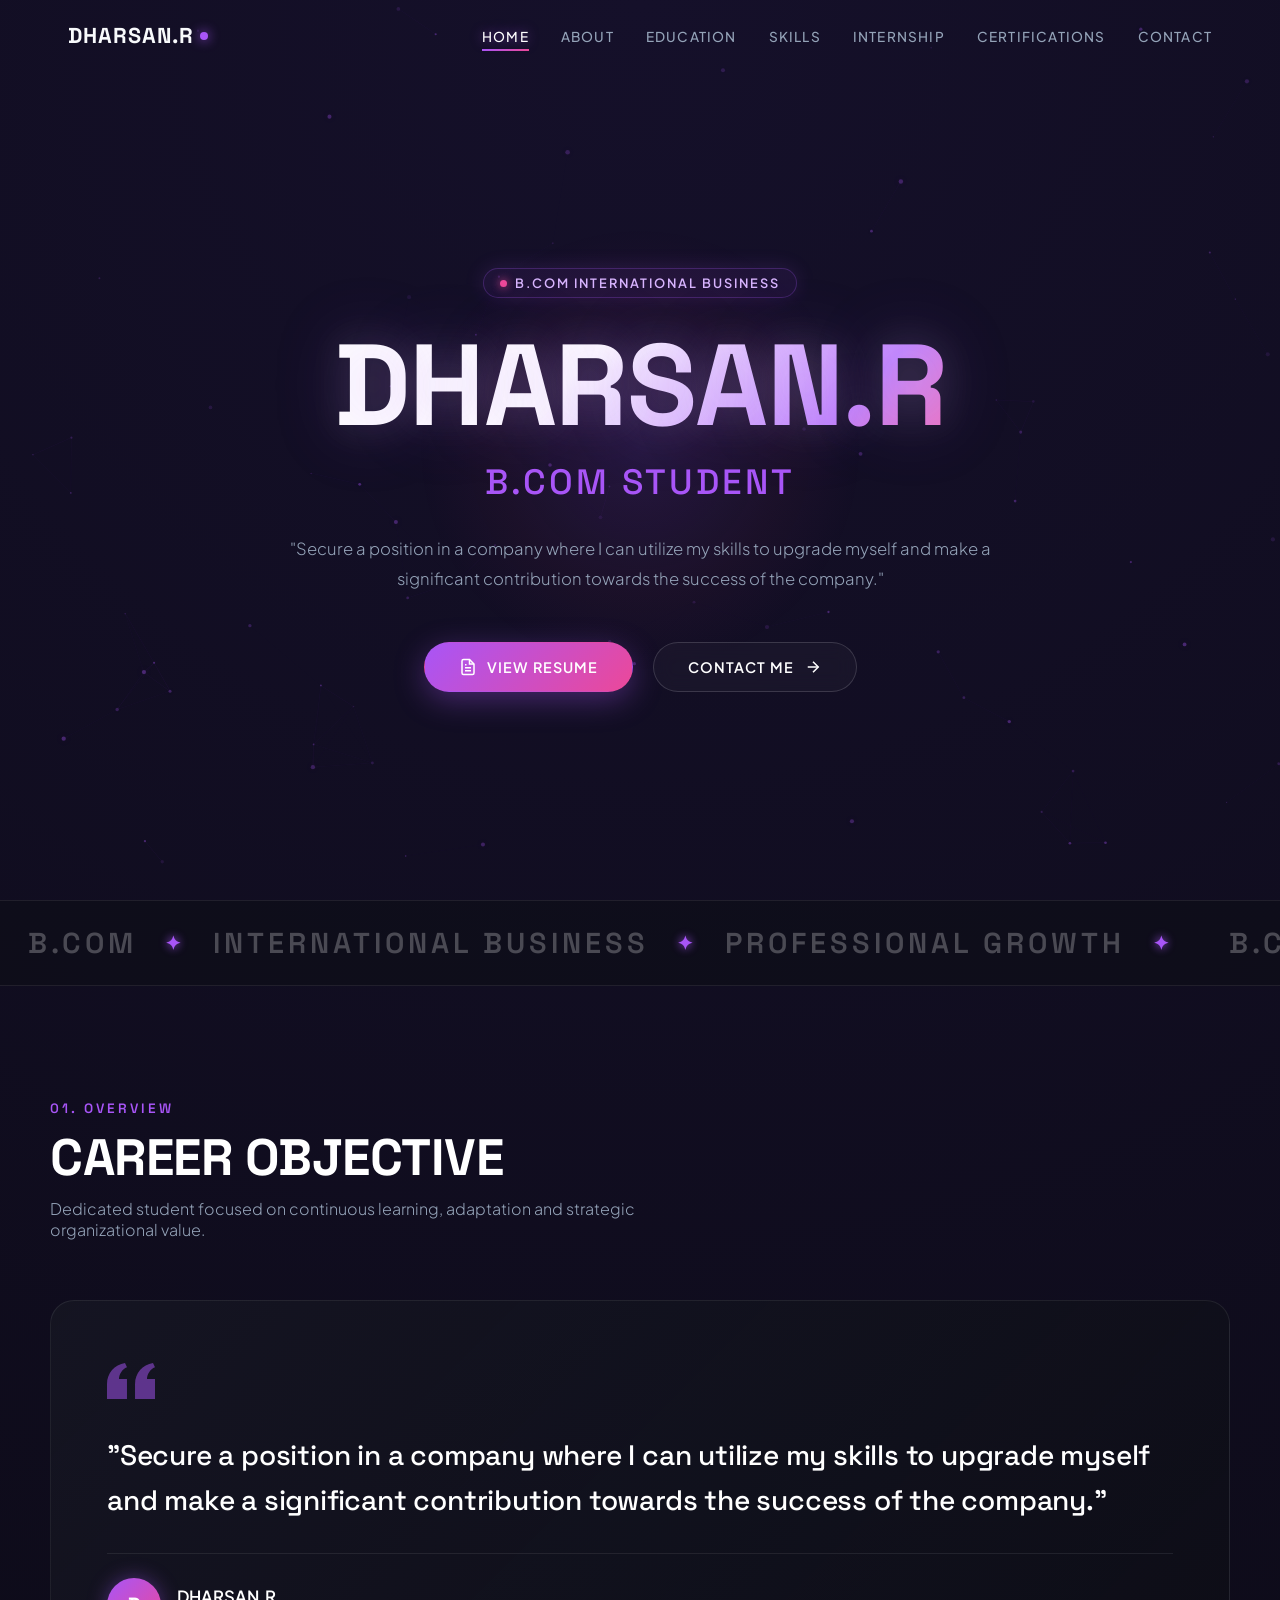
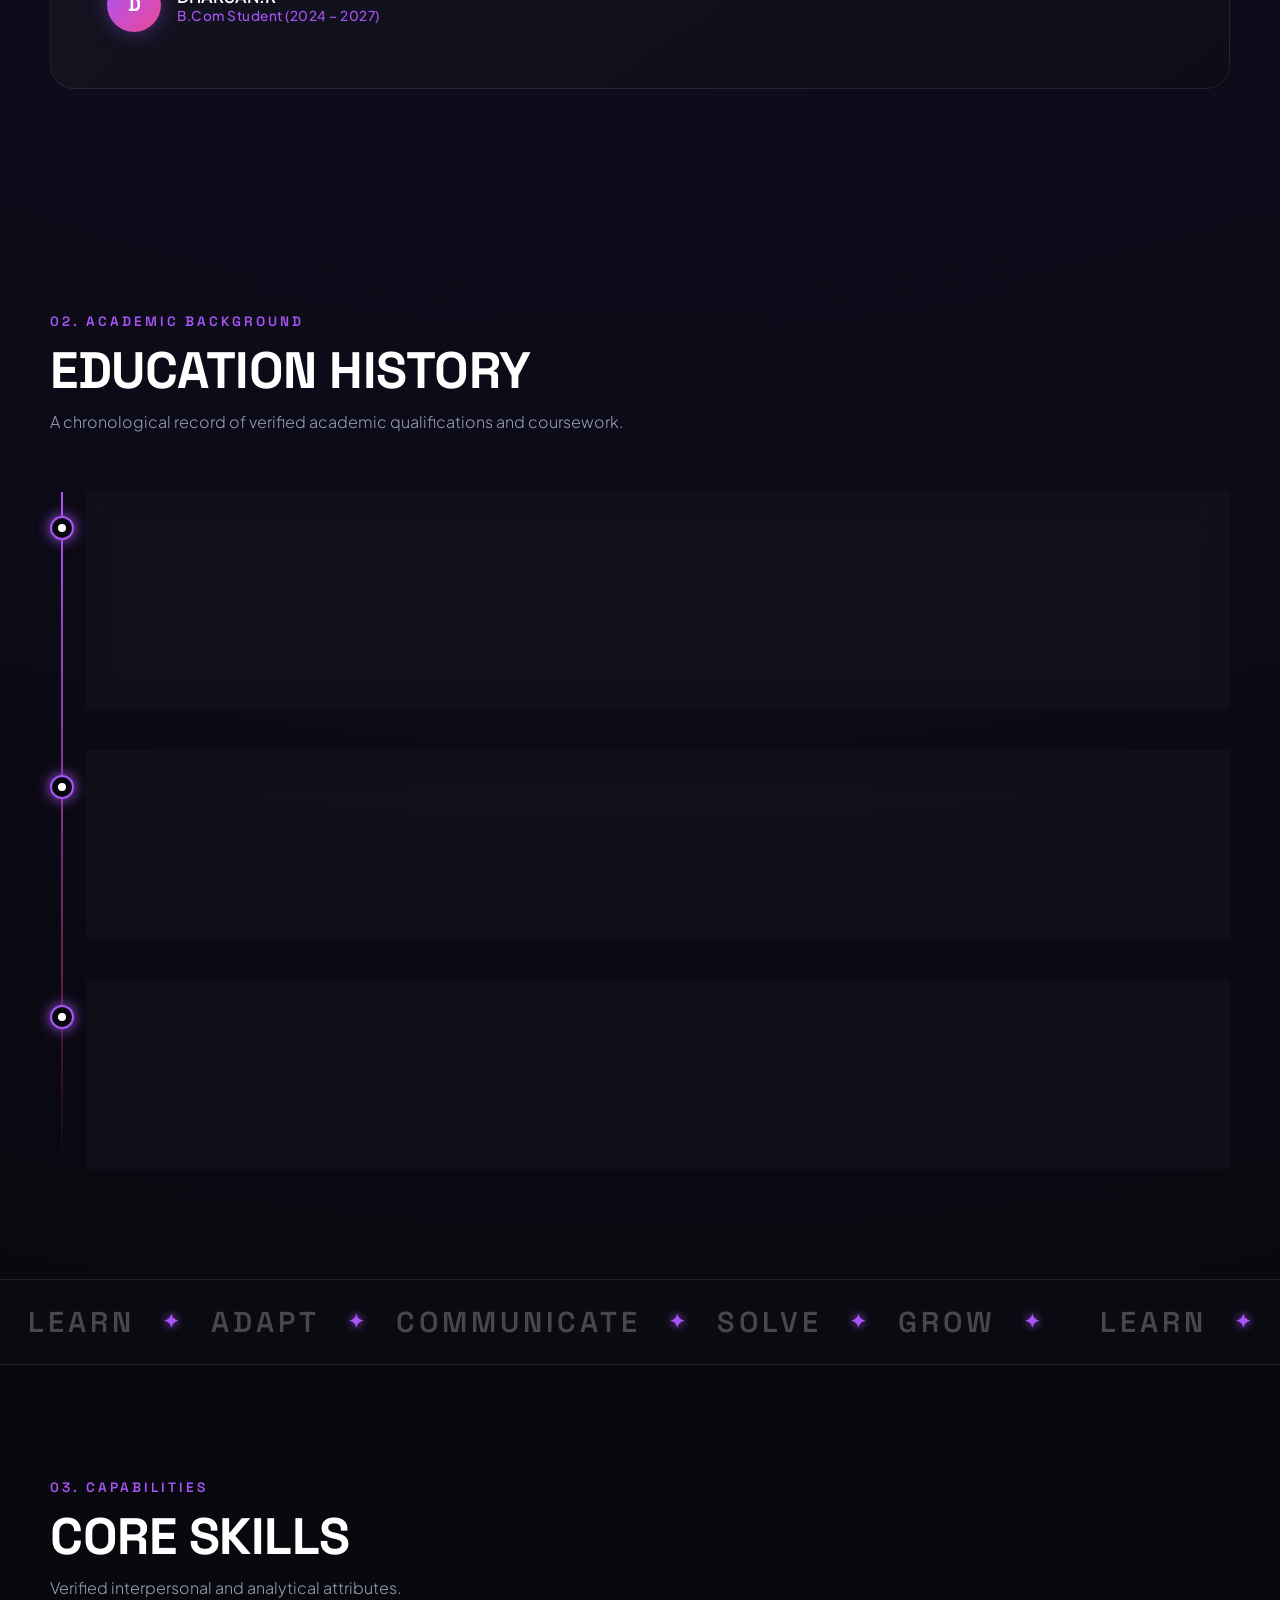
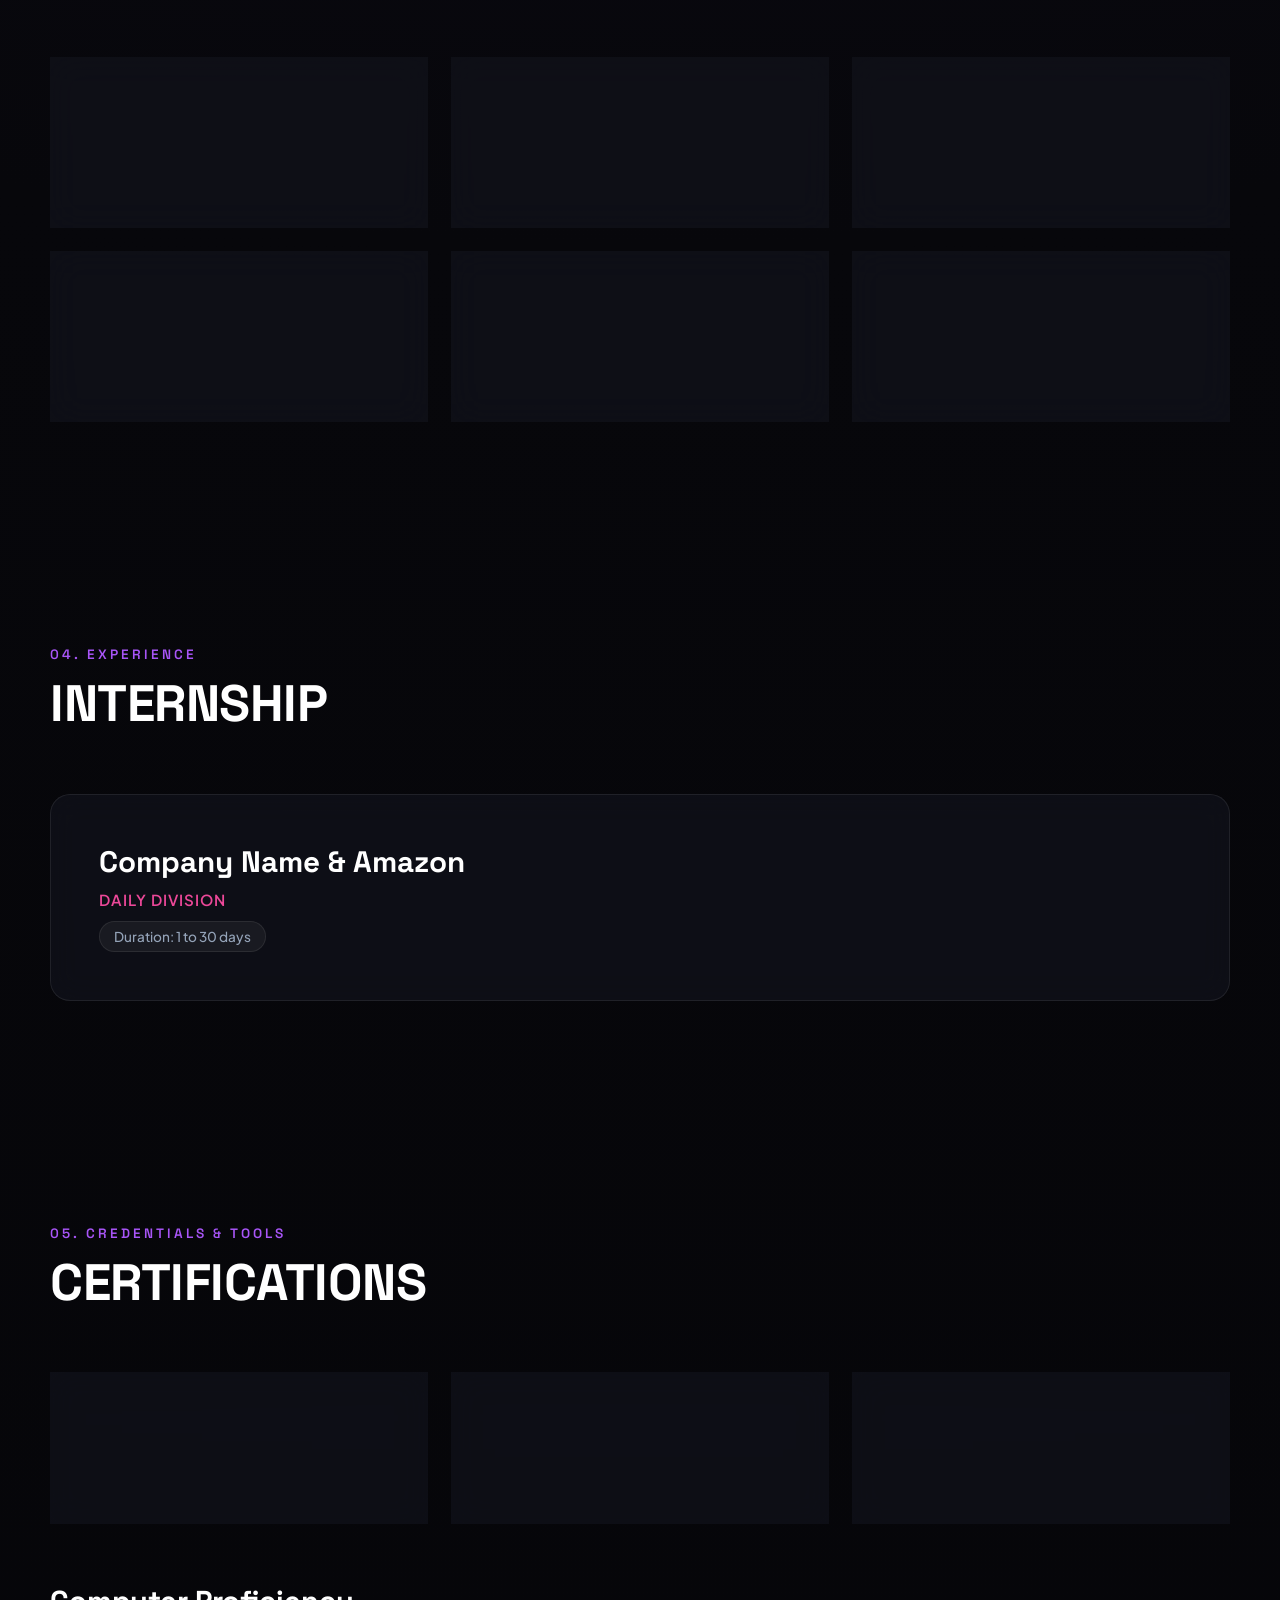
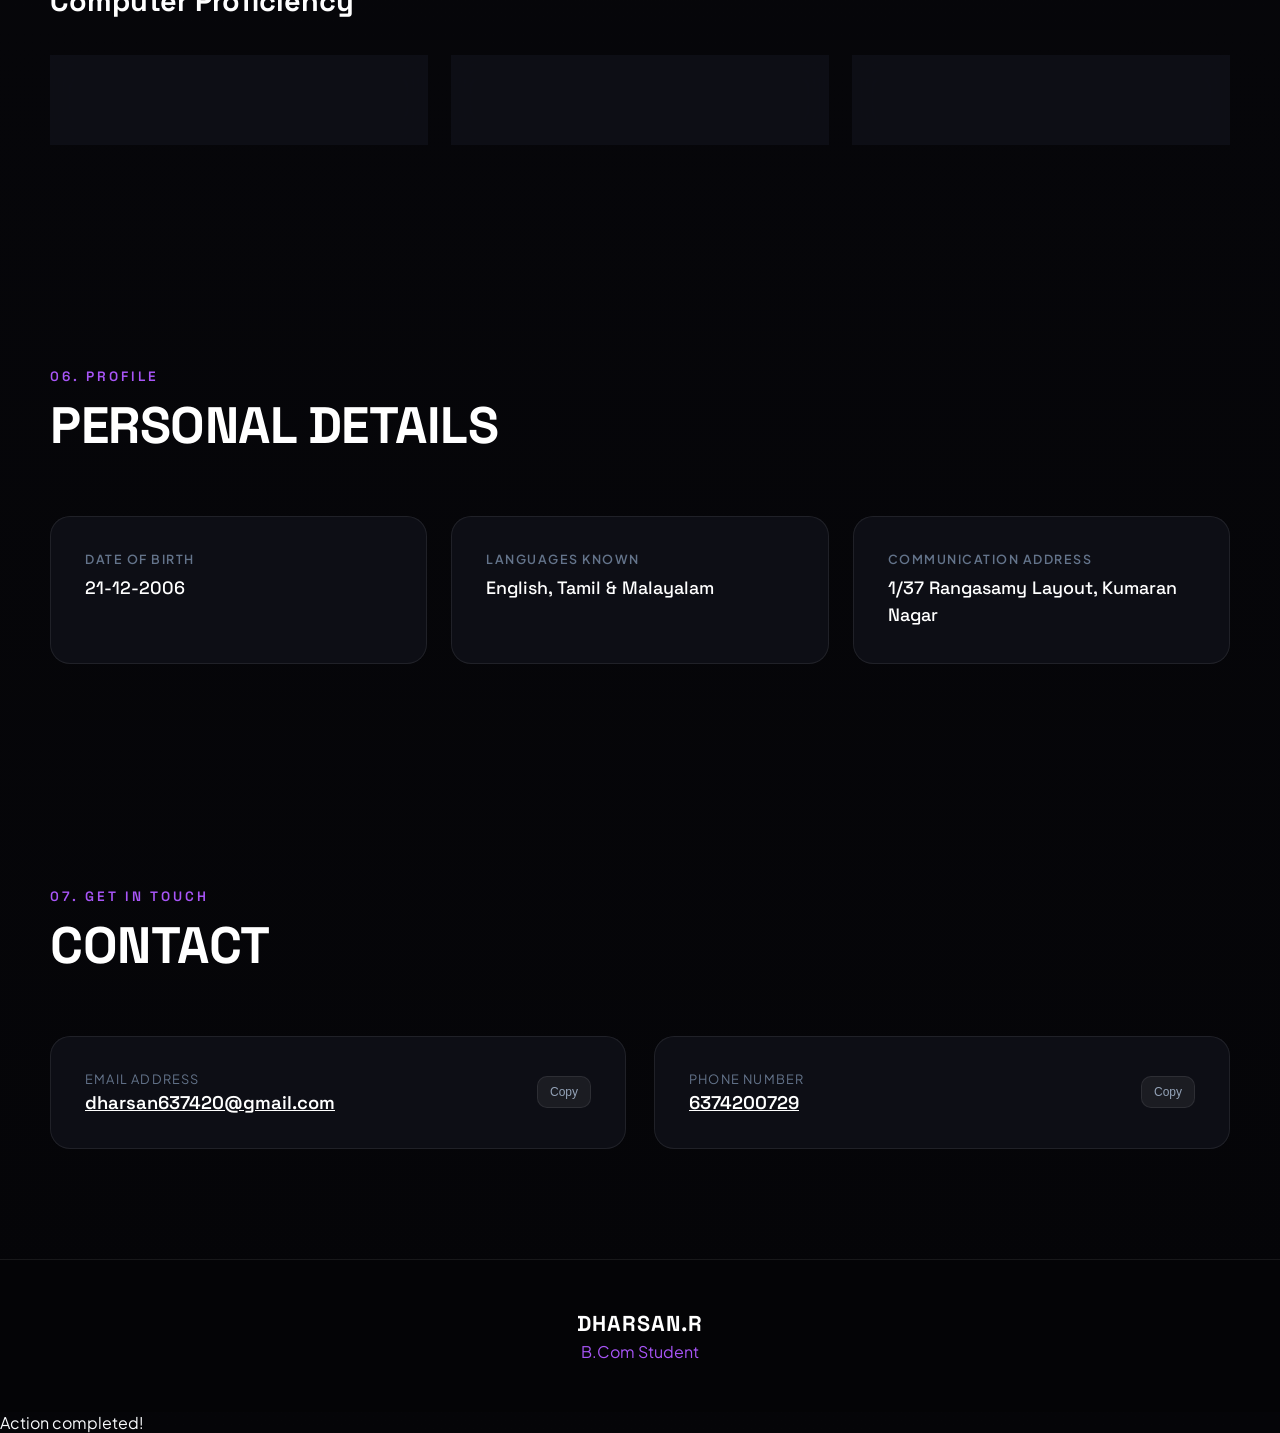
==== commit 3af437cc: "Change resume link from image to HTML page" ====
--- a/index.html
+++ b/index.html
@@ -104,7 +104,7 @@
 
           <!-- VIEW RESUME BUTTON -->
           <a
-            href="1000026506.png"
+            href="resume.html"
             target="_blank"
             rel="noopener noreferrer"
             class="btn btn-primary"
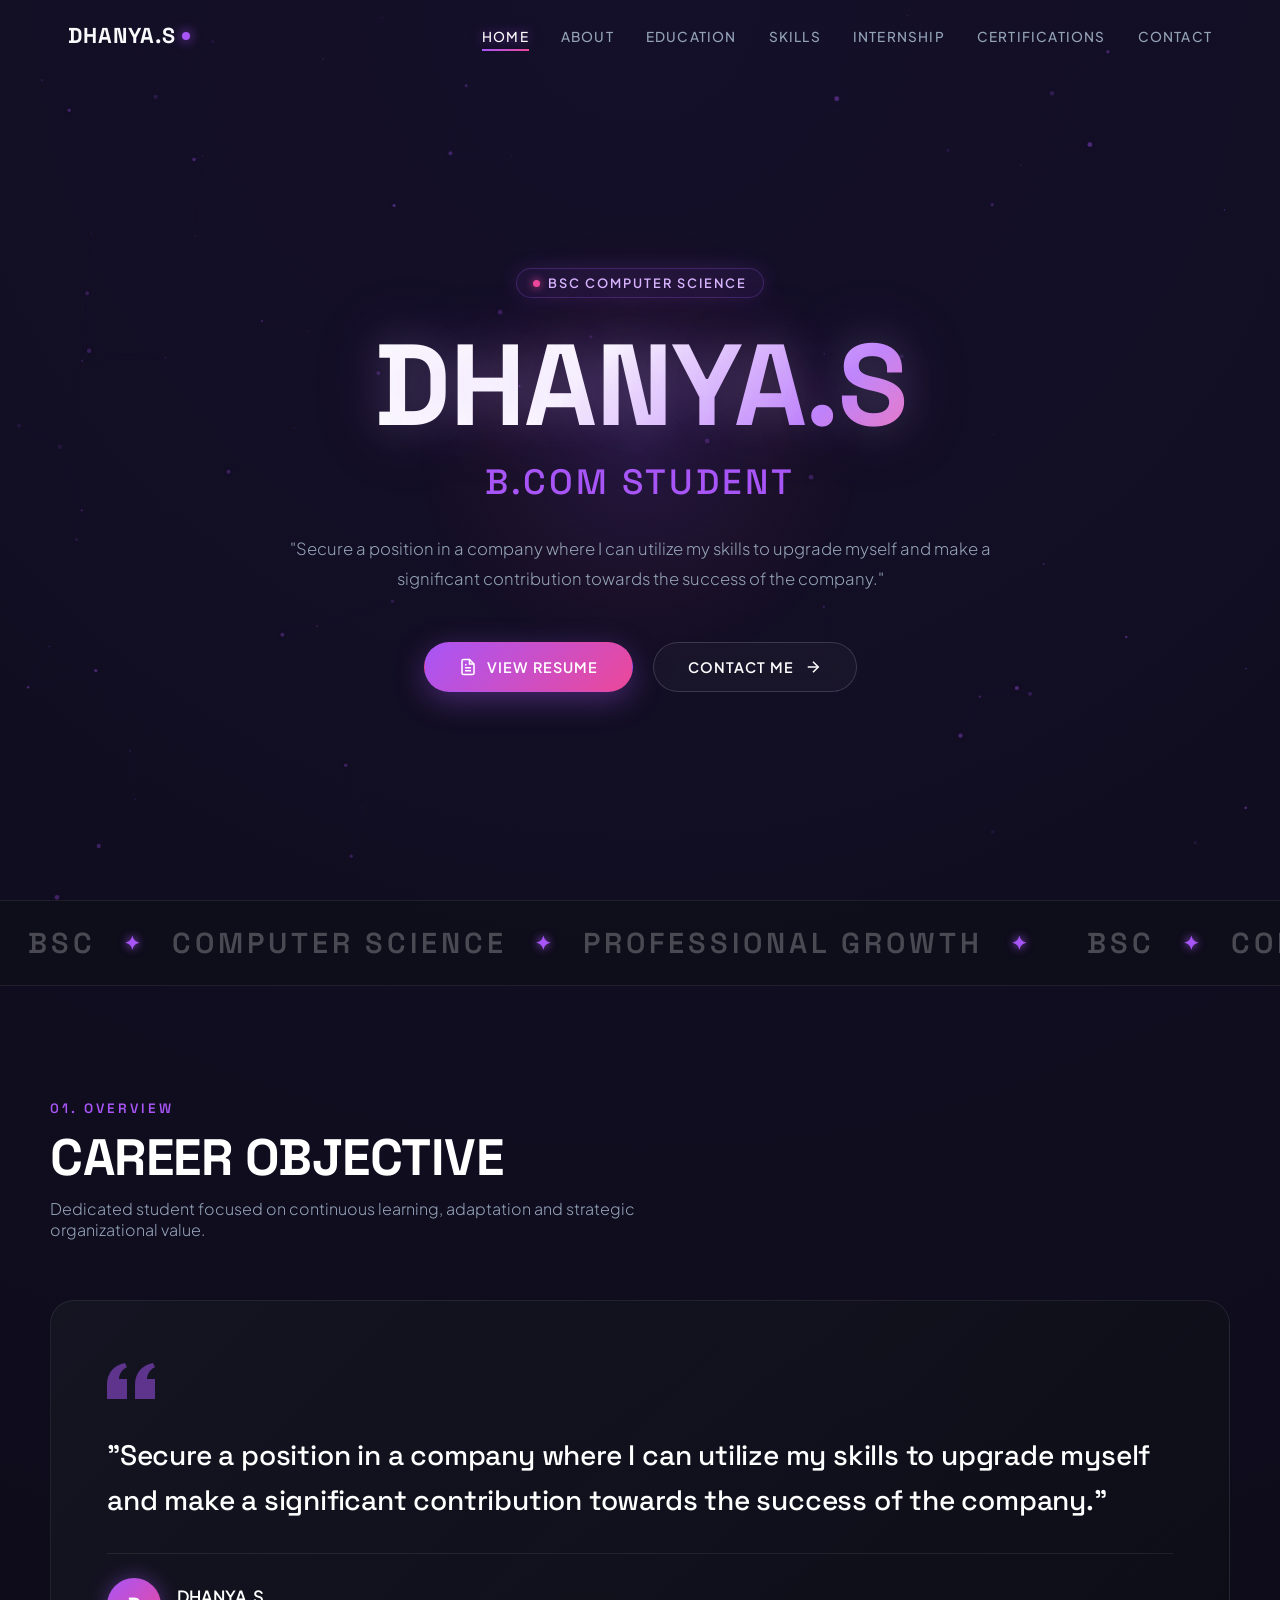
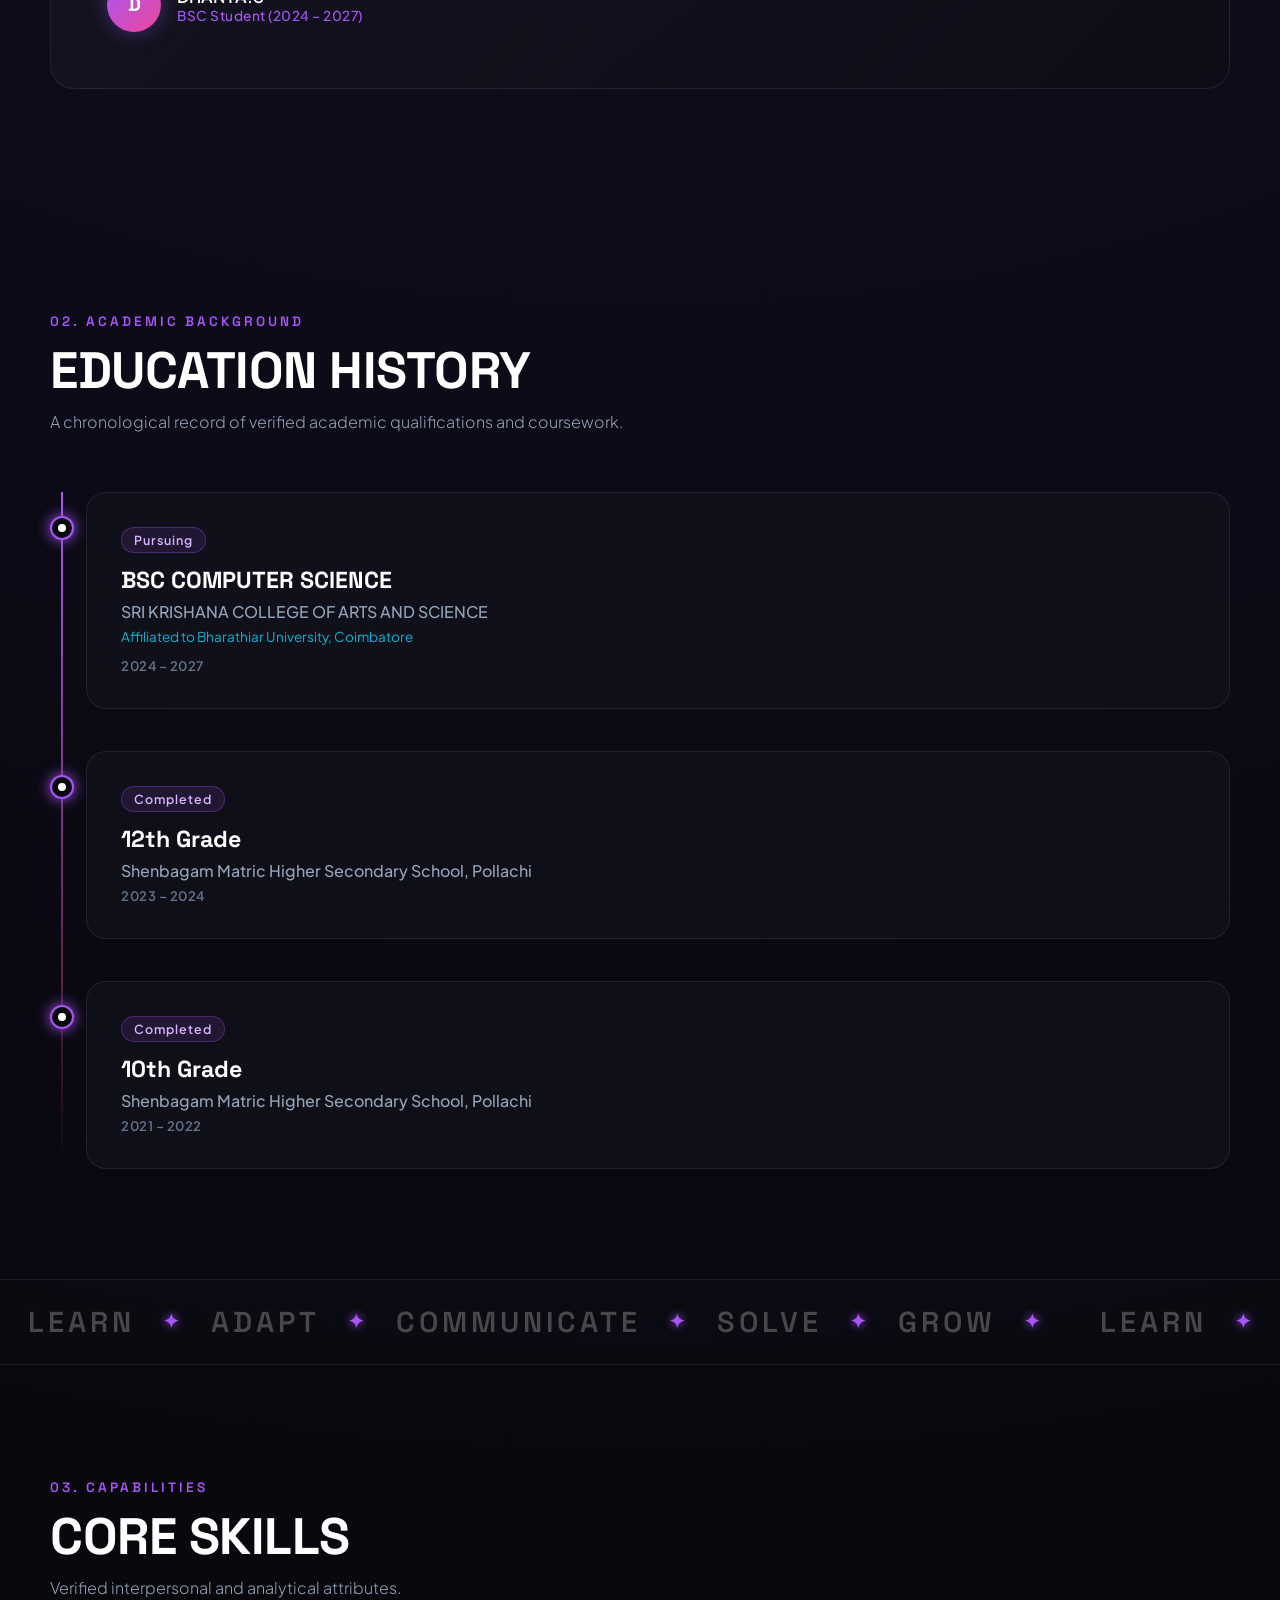
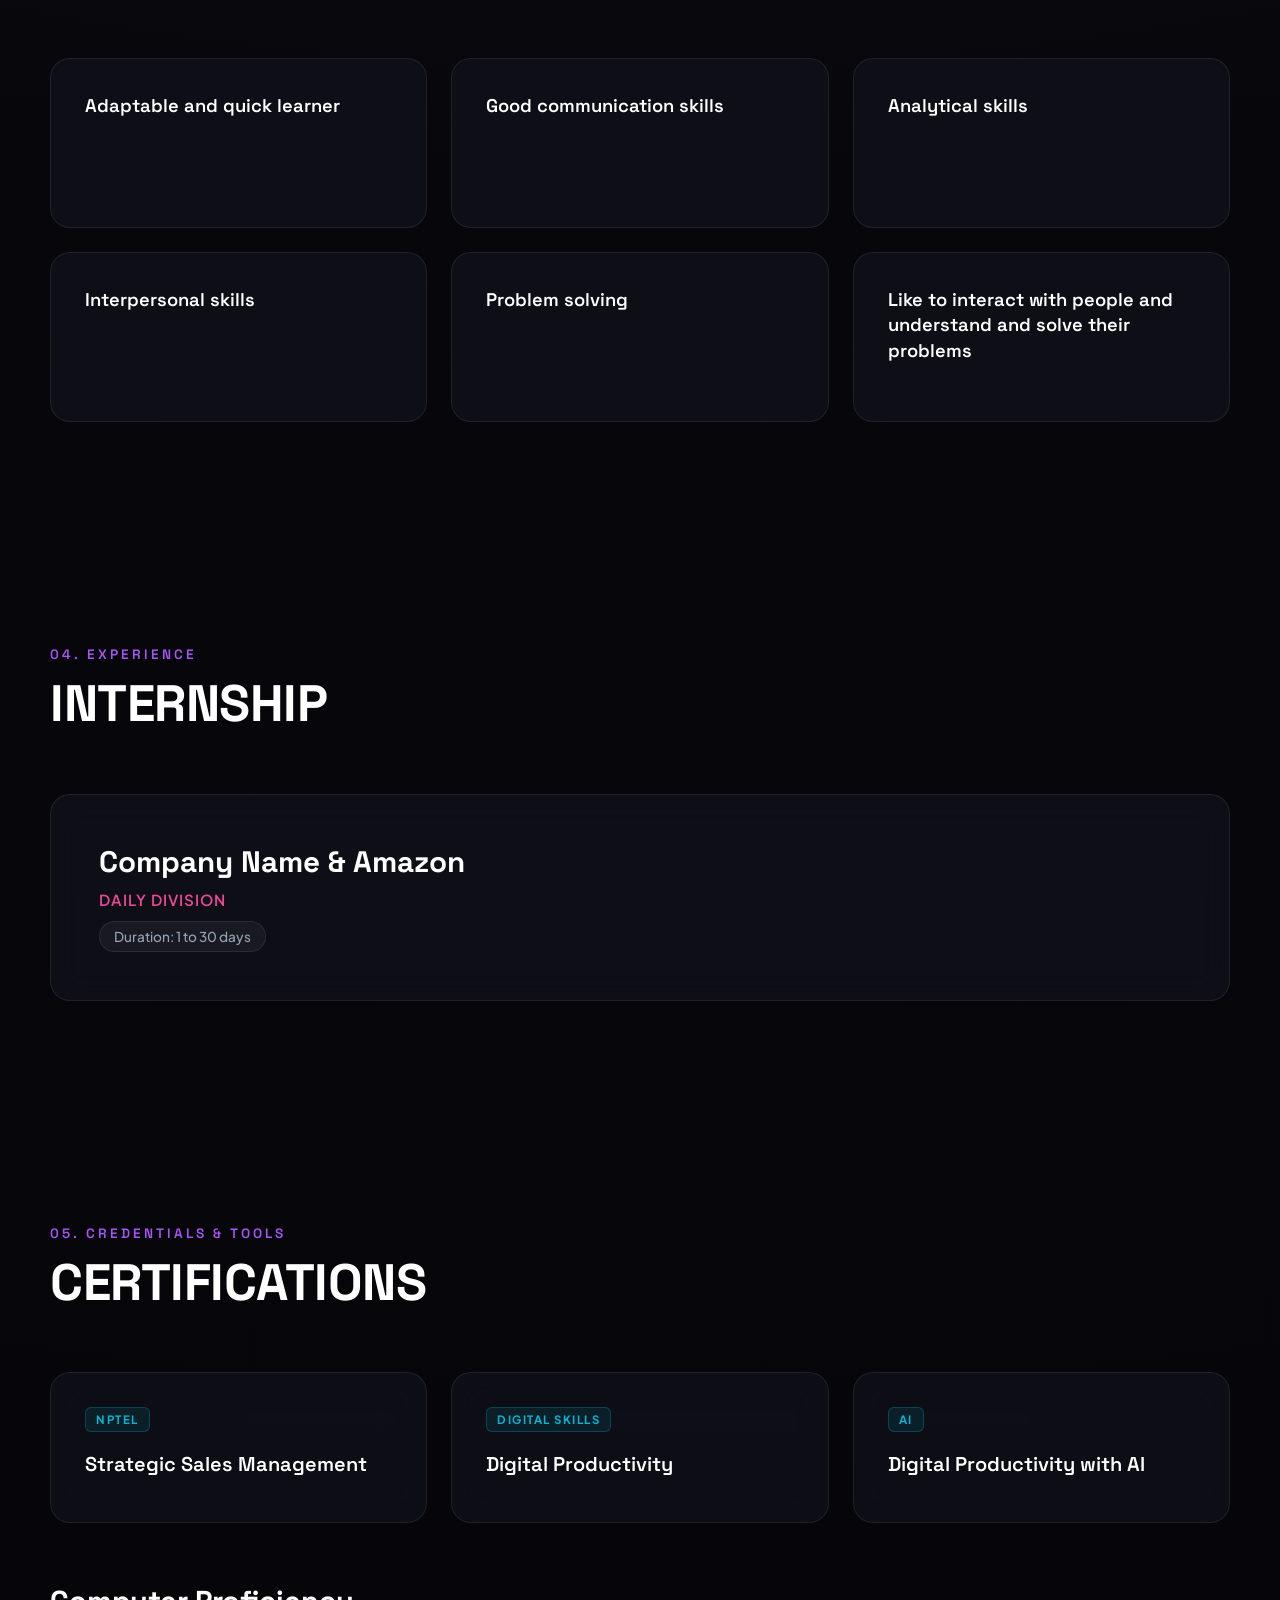
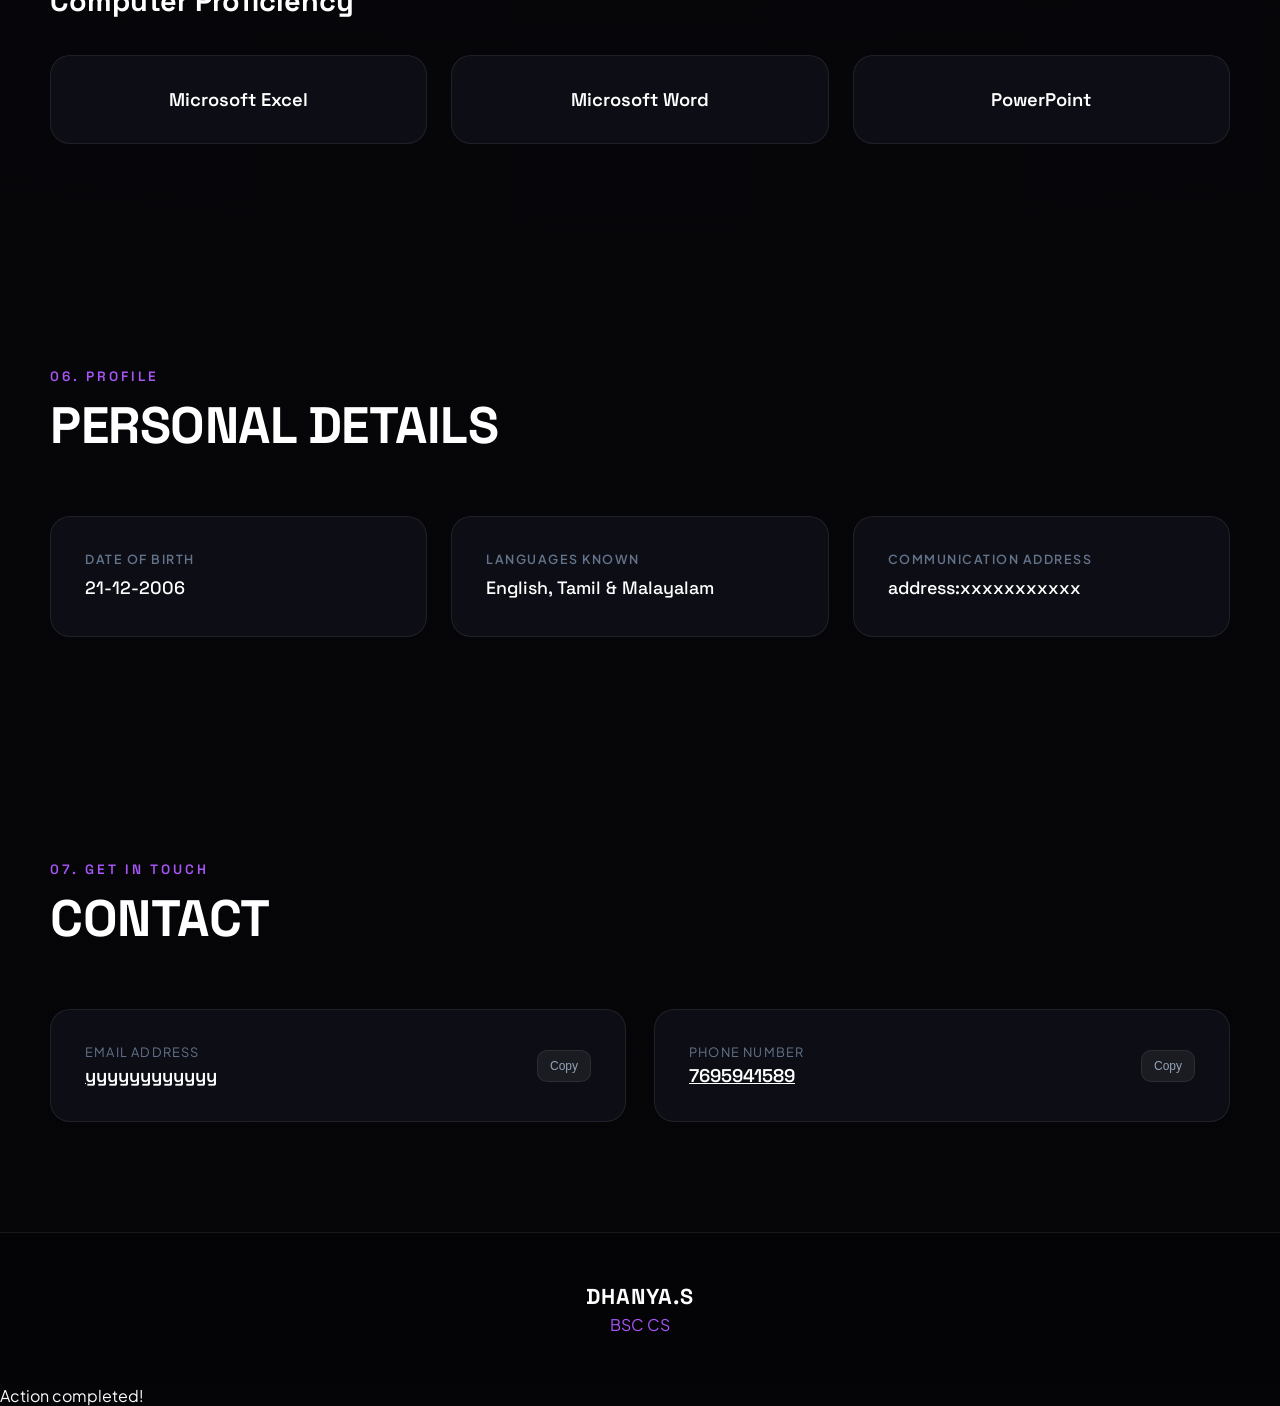
==== commit e427c677: "Update index.html" ====
--- a/index.html
+++ b/index.html
@@ -3,7 +3,7 @@
 <head>
   <meta charset="UTF-8" />
   <meta name="viewport" content="width=device-width, initial-scale=1.0" />
-  <title>DHARSAN.R | B.Com Student Portfolio</title>
+  <title>DHANYA.S | BSC Student Portfolio</title>
 
   <link rel="preconnect" href="https://fonts.googleapis.com">
   <link rel="preconnect" href="https://fonts.gstatic.com">
@@ -27,7 +27,7 @@
       <div class="nav-container">
 
         <a href="#hero" class="brand-logo">
-          DHARSAN.R <span class="brand-dot"></span>
+          DHANYA.S <span class="brand-dot"></span>
         </a>
 
         <ul class="nav-links">
@@ -81,11 +81,11 @@
 
         <div class="hero-badge reveal-elem">
           <span class="hero-badge-pulse"></span>
-          <span>B.Com International Business</span>
+          <span>BSC COMPUTER SCIENCE</span>
         </div>
 
         <h1 class="hero-name reveal-elem">
-          <span>DHARSAN.R</span>
+          <span>DHANYA.S</span>
         </h1>
 
         <div class="hero-title-role reveal-elem">
@@ -161,36 +161,36 @@
       <div class="marquee-track">
 
         <span class="marquee-item">
-          B.COM
-          <span class="accent-star">✦</span>
-          INTERNATIONAL BUSINESS
+          BSC
+          <span class="accent-star">✦</span>
+          COMPUTER SCIENCE
           <span class="accent-star">✦</span>
           PROFESSIONAL GROWTH
           <span class="accent-star">✦</span>
         </span>
 
         <span class="marquee-item">
-          B.COM
-          <span class="accent-star">✦</span>
-          INTERNATIONAL BUSINESS
+          BSC
+          <span class="accent-star">✦</span>
+          COMPUTER SCIENCE
           <span class="accent-star">✦</span>
           PROFESSIONAL GROWTH
           <span class="accent-star">✦</span>
         </span>
 
         <span class="marquee-item">
-          B.COM
-          <span class="accent-star">✦</span>
-          INTERNATIONAL BUSINESS
+          BSC
+          <span class="accent-star">✦</span>
+          COMPUTER SCIENCE
           <span class="accent-star">✦</span>
           PROFESSIONAL GROWTH
           <span class="accent-star">✦</span>
         </span>
 
         <span class="marquee-item">
-          B.COM
-          <span class="accent-star">✦</span>
-          INTERNATIONAL BUSINESS
+          BSC
+          <span class="accent-star">✦</span>
+          COMPUTER SCIENCE
           <span class="accent-star">✦</span>
           PROFESSIONAL GROWTH
           <span class="accent-star">✦</span>
@@ -249,11 +249,11 @@
             <div class="about-meta-text">
 
               <h4>
-                DHARSAN.R
+                DHANYA.S
               </h4>
 
               <p>
-                B.Com Student (2024 – 2027)
+                BSC Student (2024 – 2027)
               </p>
 
             </div>
@@ -303,11 +303,11 @@
               </span>
 
               <h3 class="edu-degree">
-                B.Com IB (International Business)
+                BSC COMPUTER SCIENCE
               </h3>
 
               <p class="edu-institution">
-                Nallamuthu Gounder Mahalingam College
+                SRI KRISHANA COLLEGE OF ARTS AND SCIENCE
               </p>
 
               <p class="edu-affil">
@@ -338,7 +338,7 @@
               </h3>
 
               <p class="edu-institution">
-                Municipal Boys Higher Secondary School, Pollachi
+                Shenbagam Matric Higher Secondary School, Pollachi
               </p>
 
               <div class="edu-period">
@@ -365,7 +365,7 @@
               </h3>
 
               <p class="edu-institution">
-                Municipal Boys Higher Secondary School, Pollachi
+                Shenbagam Matric Higher Secondary School, Pollachi
               </p>
 
               <div class="edu-period">
@@ -695,7 +695,7 @@
             </div>
 
             <div class="detail-item-val">
-              1/37 Rangasamy Layout, Kumaran Nagar
+              address:xxxxxxxxxxx
             </div>
 
           </div>
@@ -736,17 +736,17 @@
               </div>
 
               <a
-                href="mailto:dharsan637420@gmail.com"
+                href="mailto:yyyyyyyyyy"
                 class="contact-info-val"
               >
-                dharsan637420@gmail.com
+                yyyyyyyyyyyy
               </a>
 
             </div>
 
             <button
               class="copy-btn"
-              onclick="copyData('dharsan637420@gmail.com', 'Email copied!')"
+              onclick="copyData('yyyyyyyy@gmail.com', 'Email copied!')"
             >
               Copy
             </button>
@@ -763,17 +763,17 @@
               </div>
 
               <a
-                href="tel:6374200729"
+                href="tel:7695941589"
                 class="contact-info-val"
               >
-                6374200729
+                7695941589
               </a>
 
             </div>
 
             <button
               class="copy-btn"
-              onclick="copyData('6374200729', 'Phone number copied!')"
+              onclick="copyData('7695941589', 'Phone number copied!')"
             >
               Copy
             </button>
@@ -793,11 +793,11 @@
       <div class="container">
 
         <div class="footer-name">
-          DHARSAN.R
+          DHANYA.S
         </div>
 
         <div class="footer-sub">
-          B.Com Student
+          BSC CS
         </div>
 
       </div>
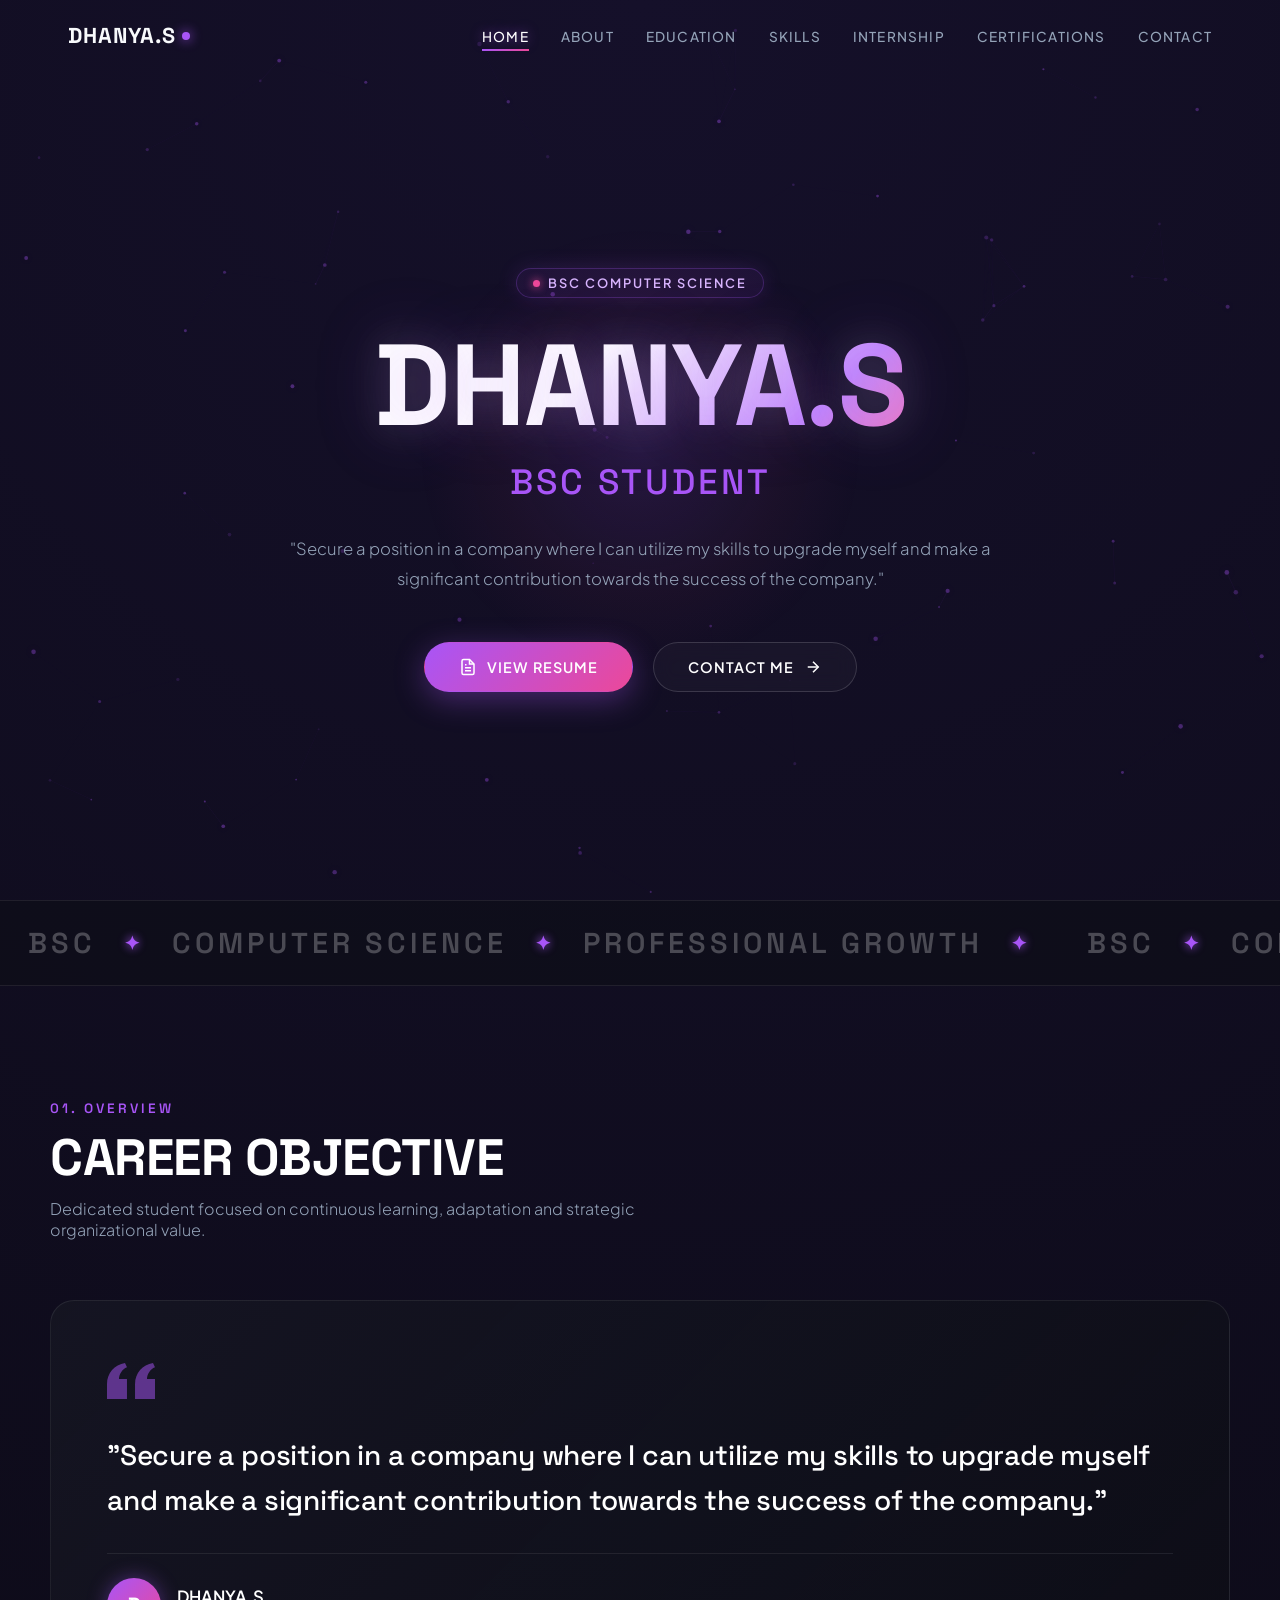
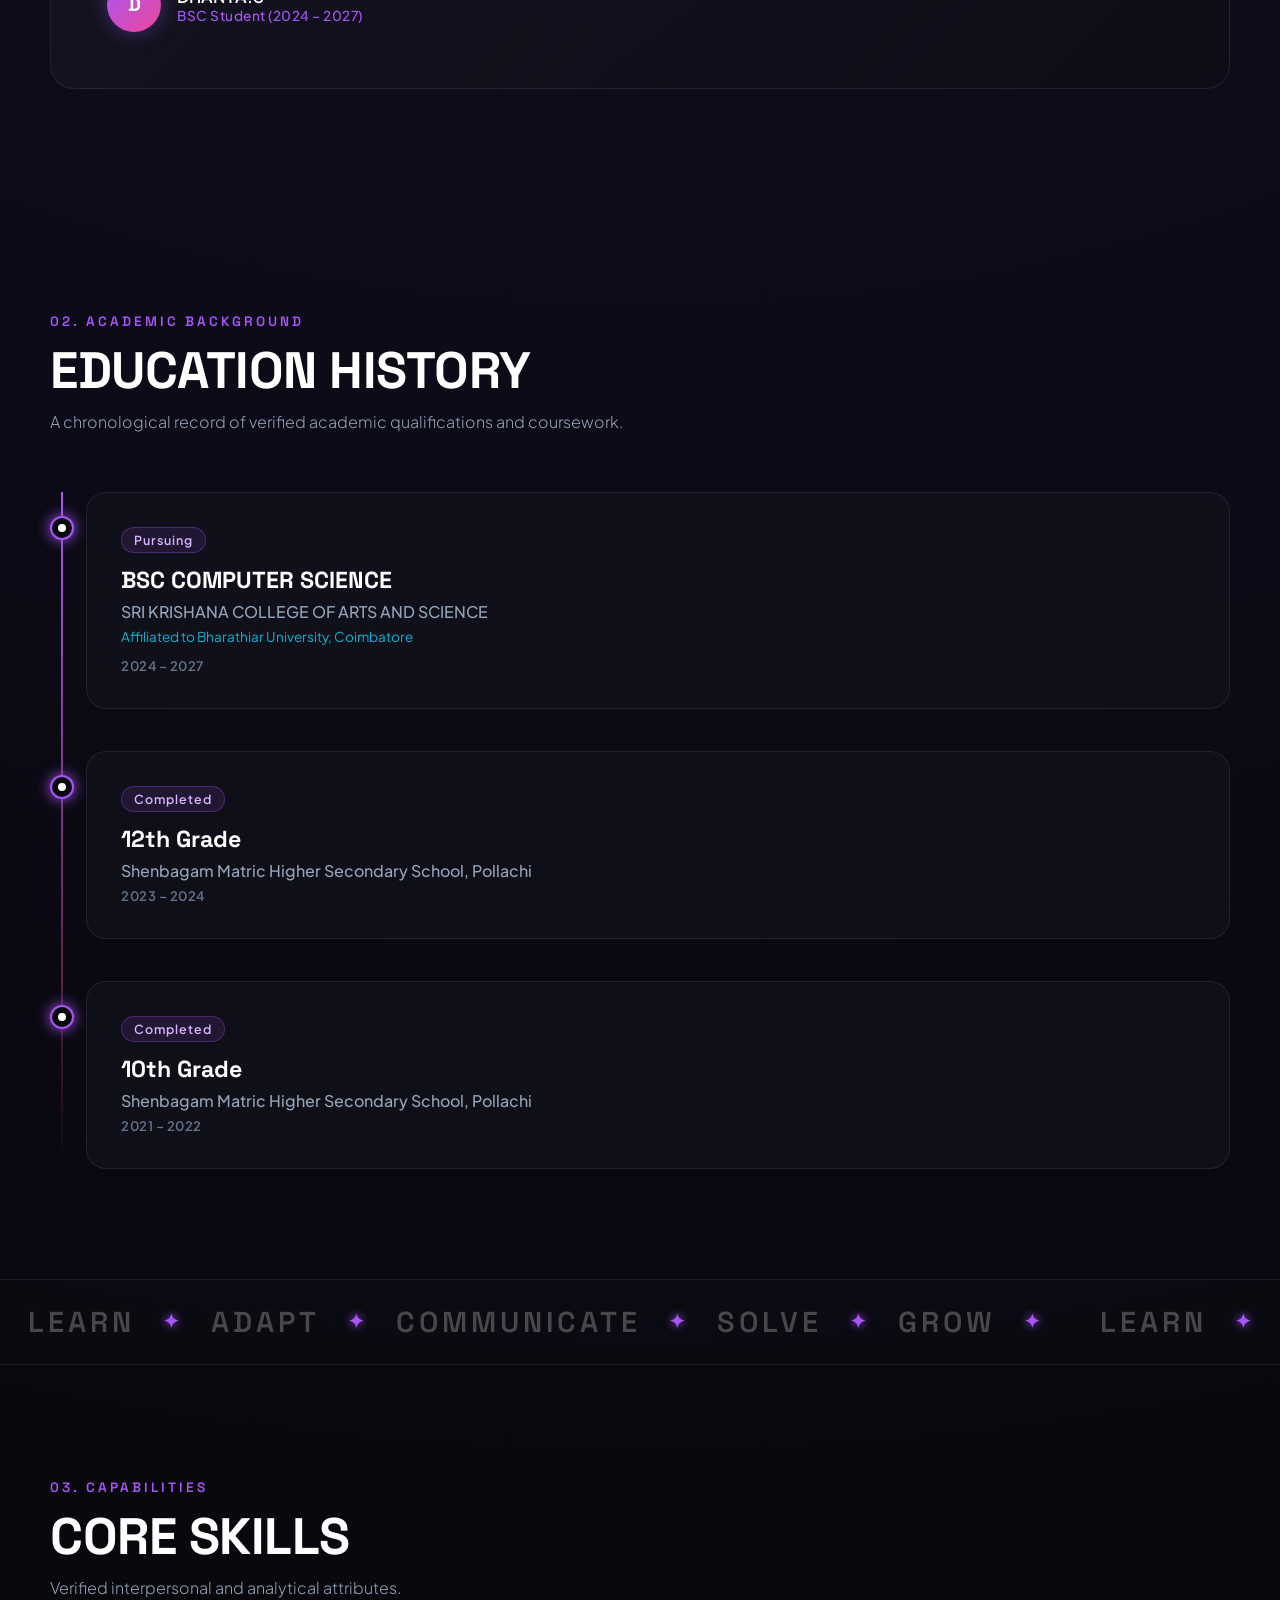
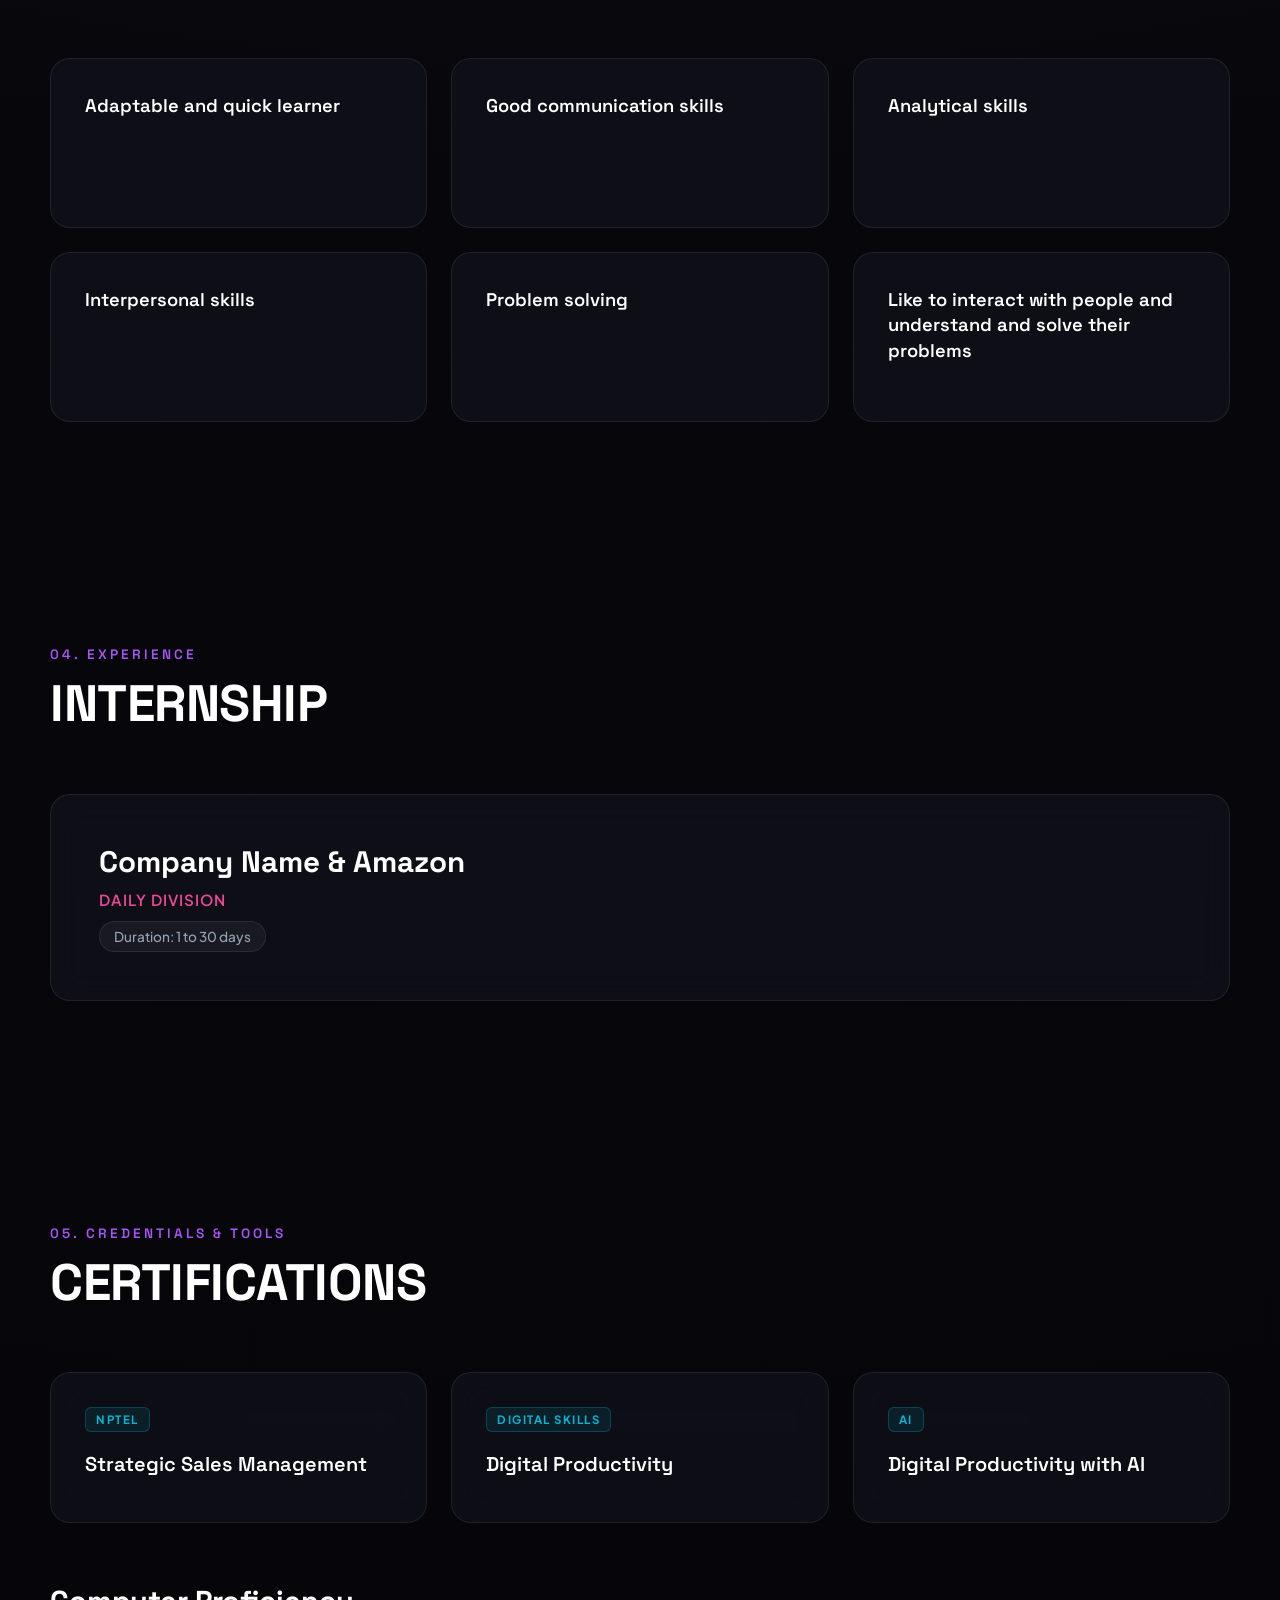
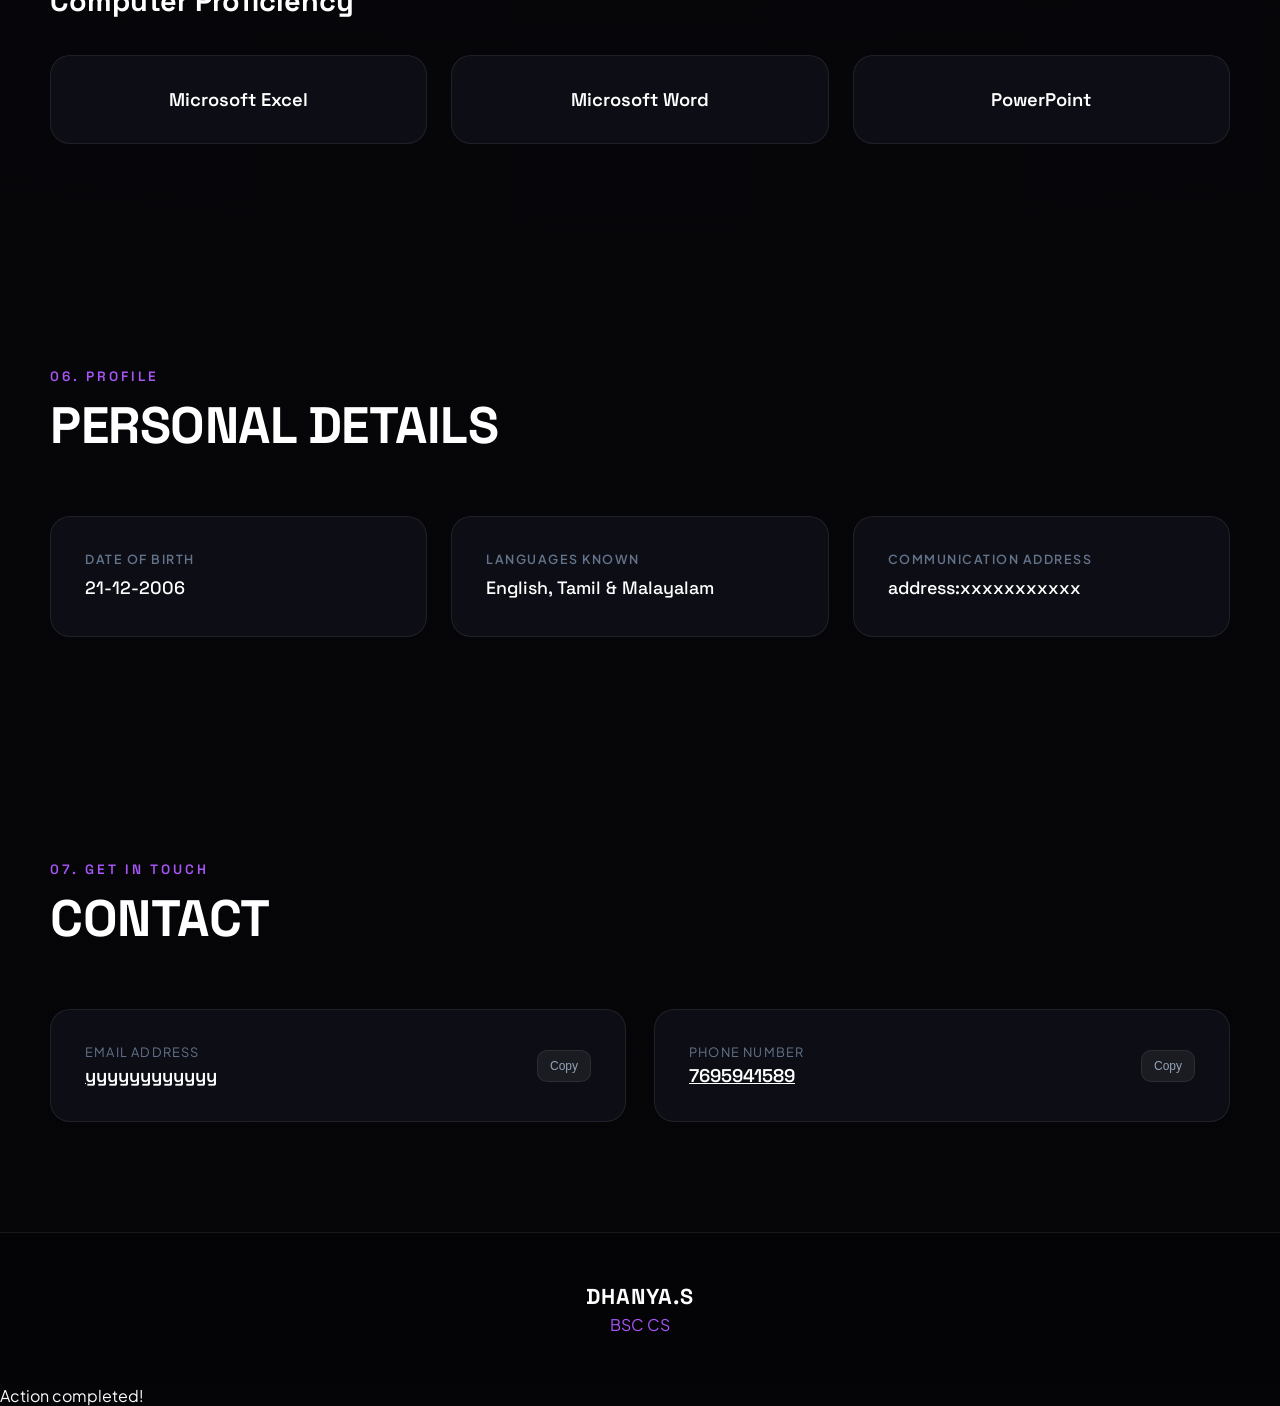
==== commit f668b345: "Update index.html" ====
--- a/index.html
+++ b/index.html
@@ -89,7 +89,7 @@
         </h1>
 
         <div class="hero-title-role reveal-elem">
-          B.Com Student
+          BSC Student
         </div>
 
         <p class="hero-objective-intro reveal-elem">
